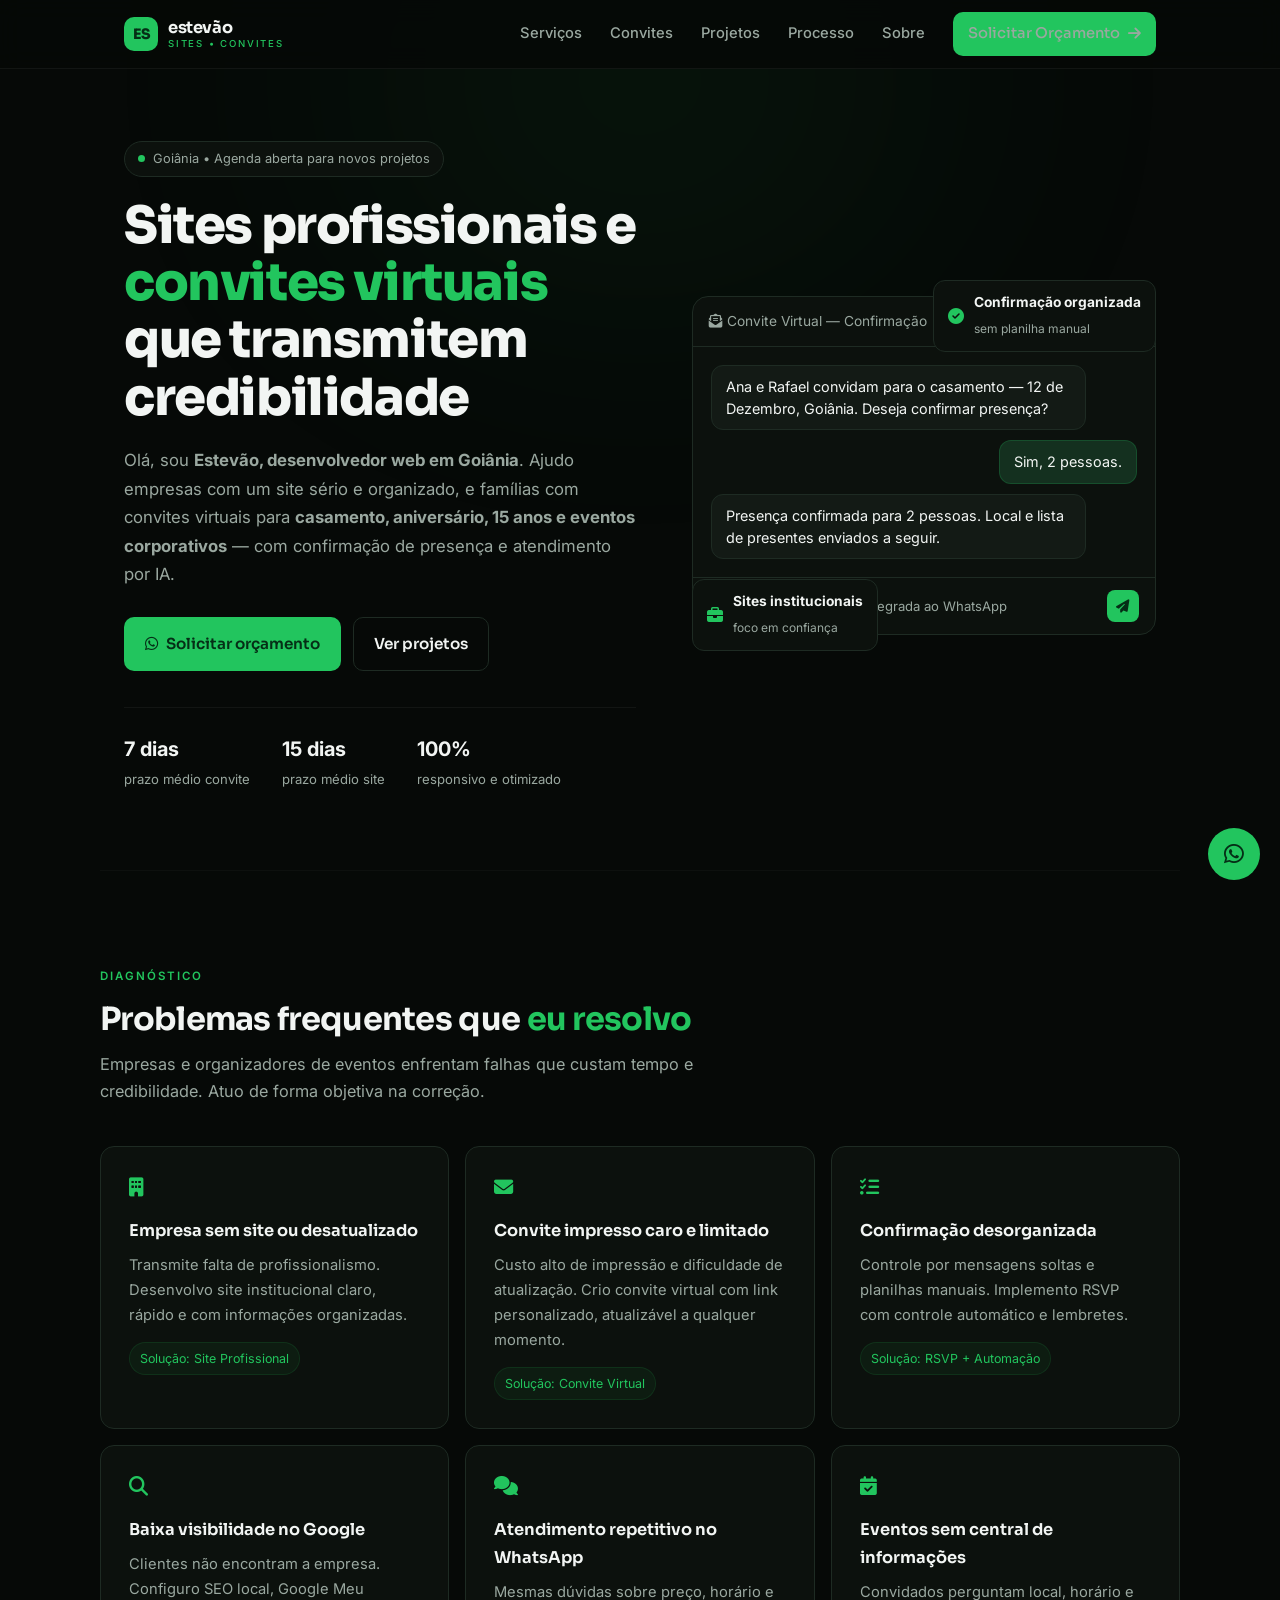
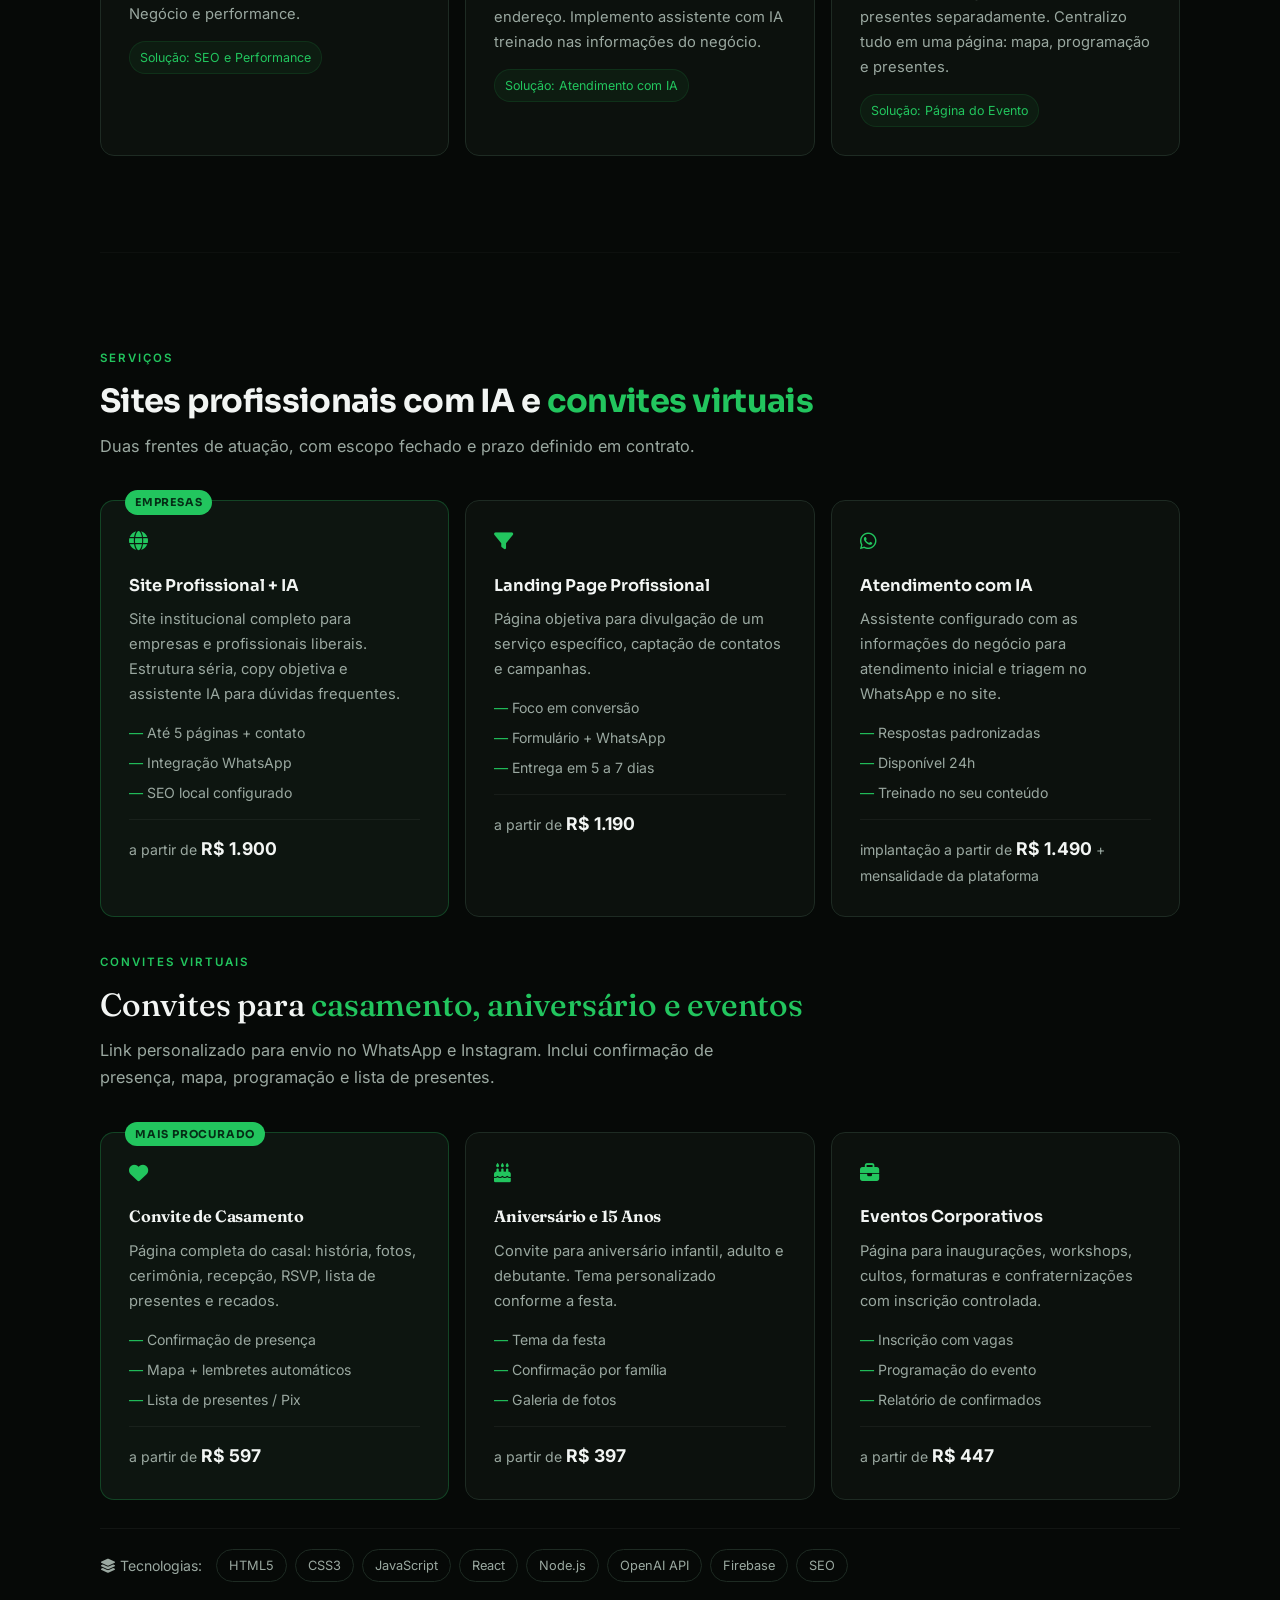
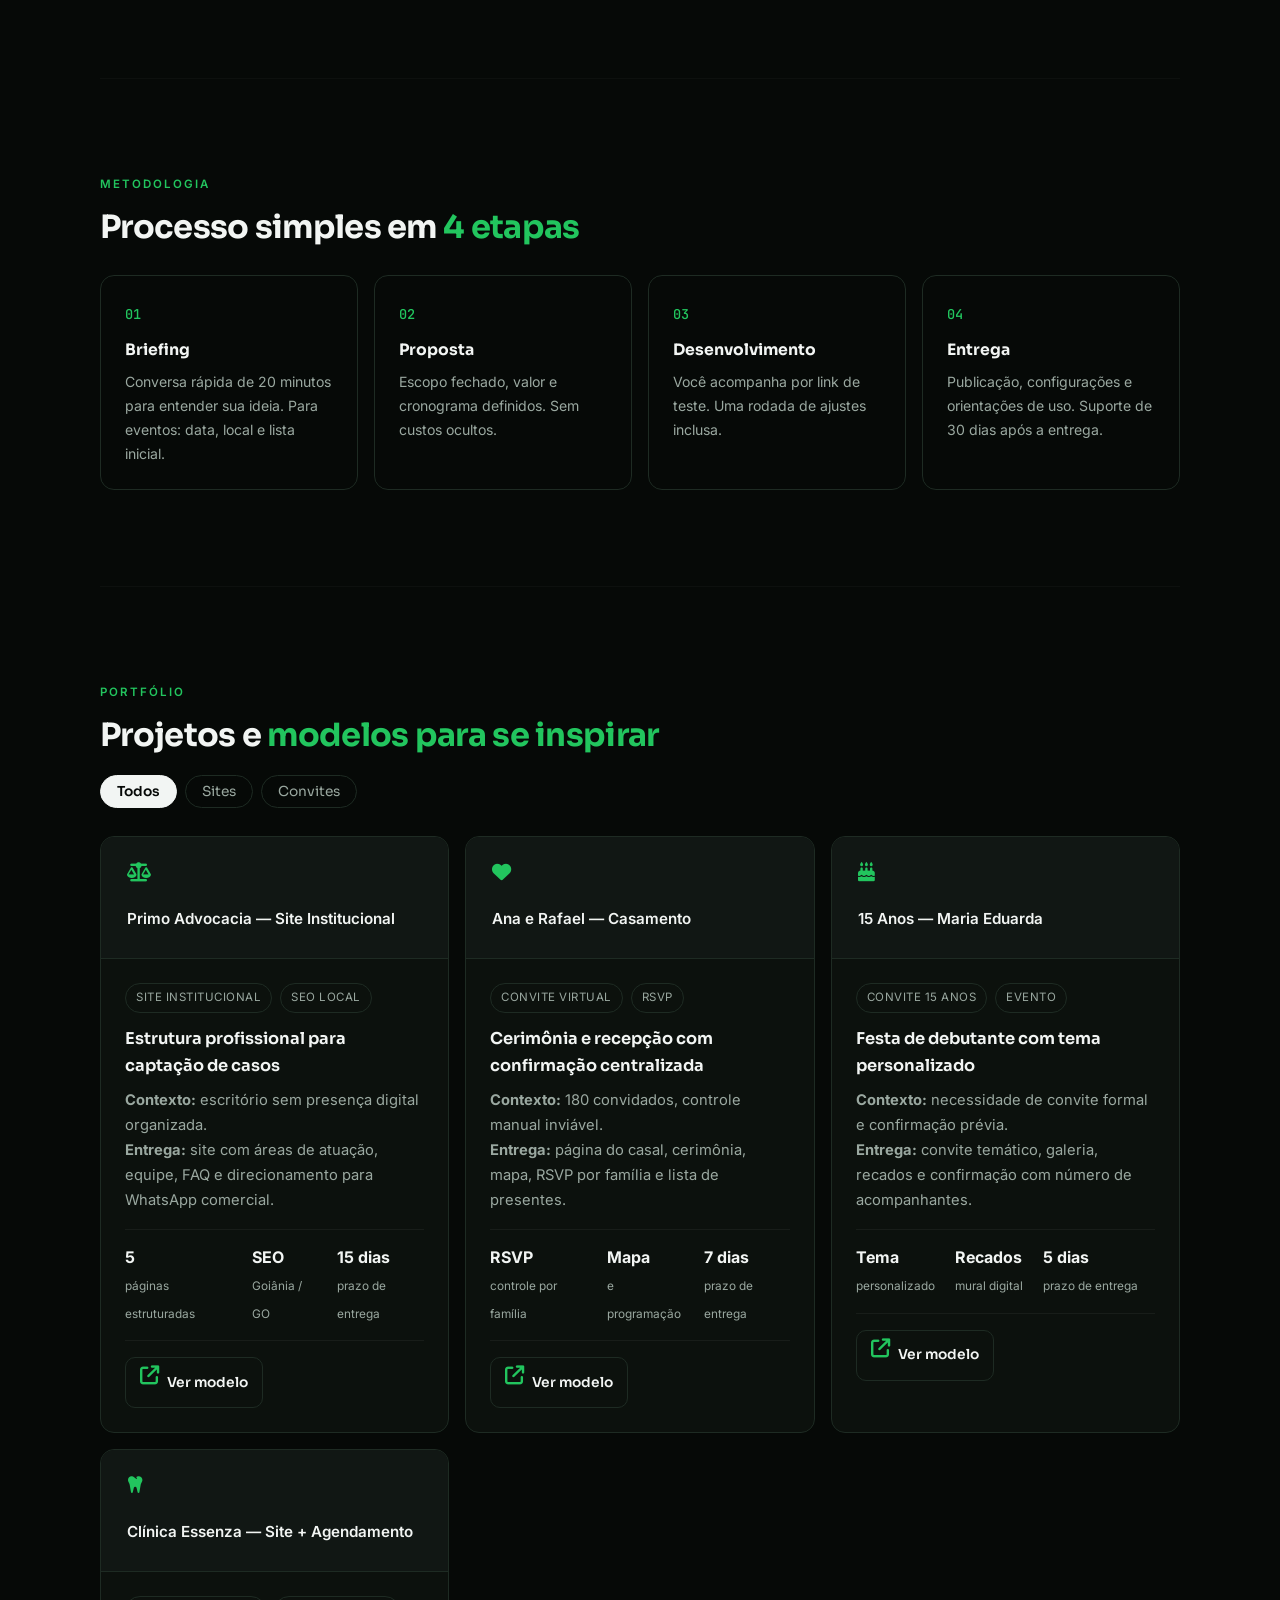
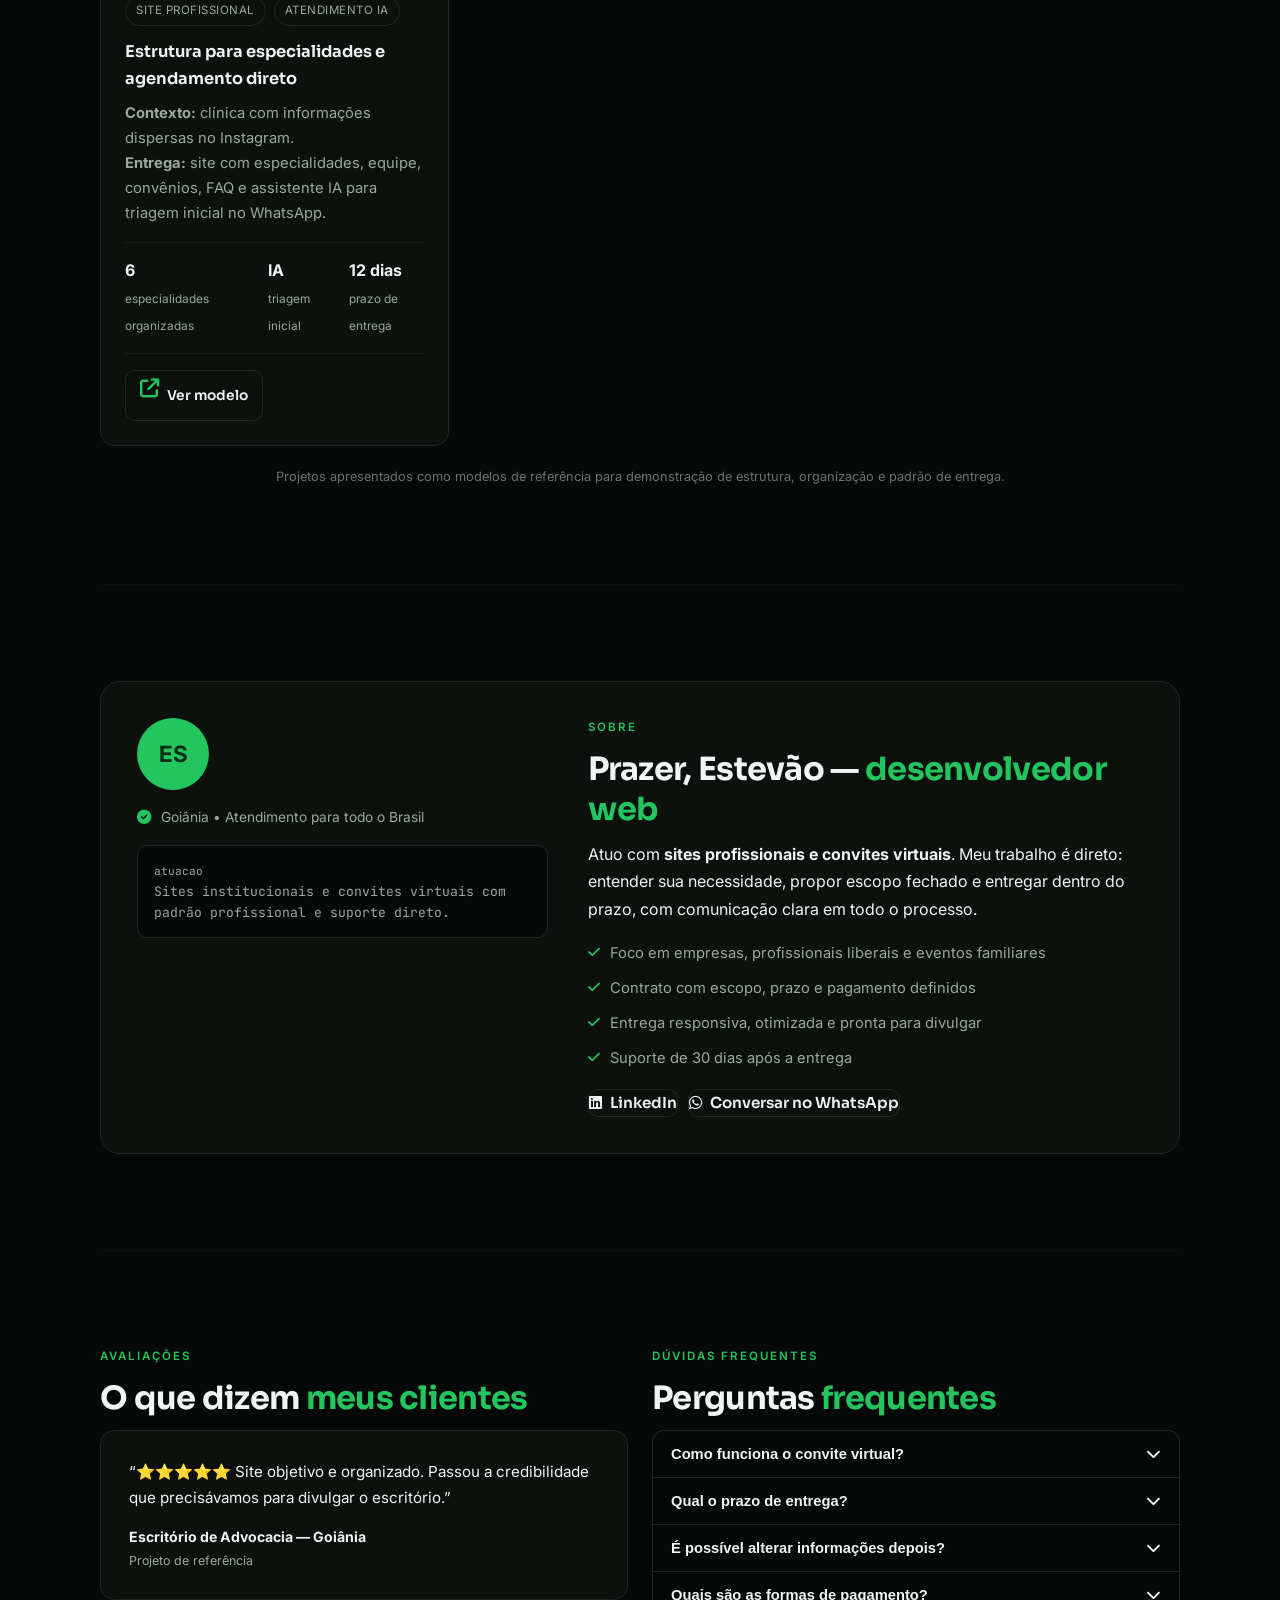
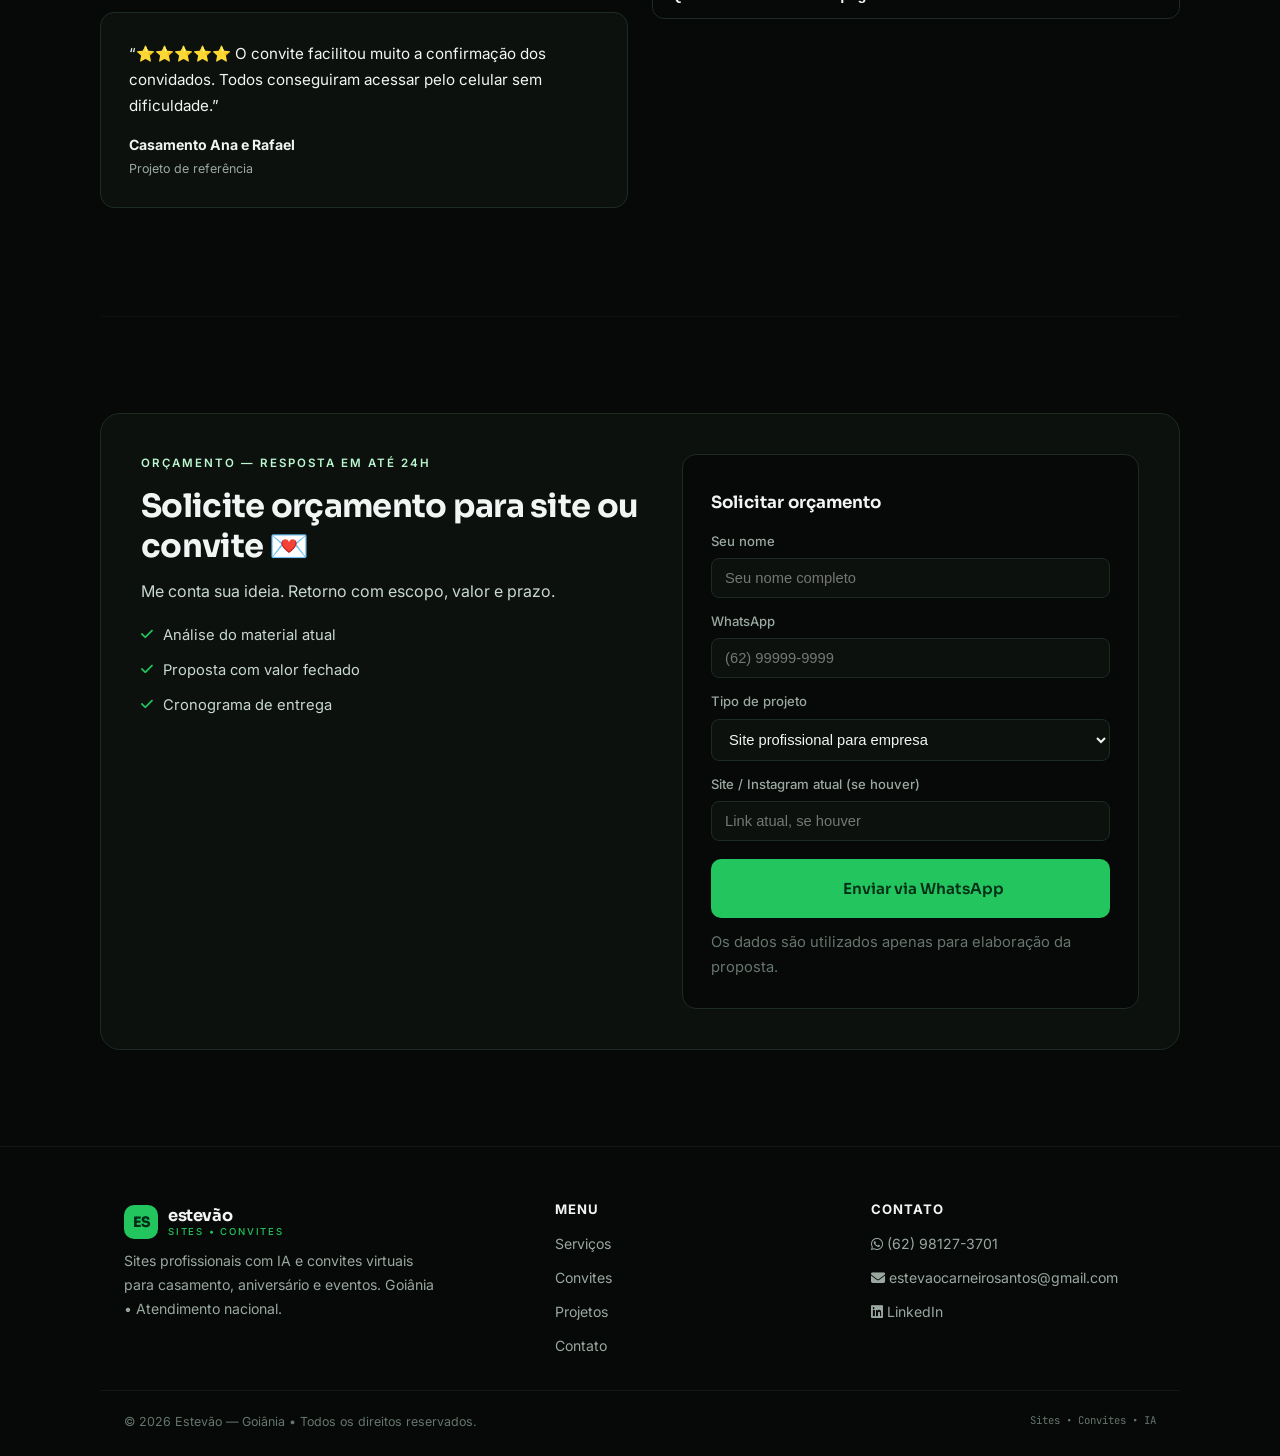
==== index.html @ 707615cb "Update project links to WhatsApp for contact" ====
<!DOCTYPE html>
<html lang="pt-BR">
<head>
  <meta charset="UTF-8" />
  <meta name="viewport" content="width=device-width, initial-scale=1.0" />
  <title>Estevão | Sites Profissionais com IA + Convites Virtuais em Goiânia</title>
  <meta name="description" content="Desenvolvedor em Goiânia especializado em sites profissionais com IA para empresas e convites virtuais para casamento, aniversário, 15 anos e eventos corporativos. Confirmação de presença, lista de presentes e atendimento automatizado." />
  <link rel="icon" type="image/svg+xml" href="/favicon.svg" />
  <meta property="og:title" content="Estevão | Sites Profissionais + Convites Virtuais" />
  <meta property="og:description" content="Sites profissionais com IA e convites virtuais para casamento, aniversário e eventos. Goiânia • Atendimento nacional." />
  <meta property="og:type" content="website" />
  <link rel="preconnect" href="https://fonts.googleapis.com">
  <link rel="preconnect" href="https://fonts.gstatic.com" crossorigin>
  <link href="https://fonts.googleapis.com/css2?family=Inter:wght@400;500;600&family=Sora:wght@600;700;800&family=Fraunces:ital,opsz,wght@0,9..144,500;0,9..144,600;1,9..144,500&family=JetBrains+Mono:wght@400;500&display=swap" rel="stylesheet">
  <link rel="stylesheet" href="https://cdnjs.cloudflare.com/ajax/libs/font-awesome/6.5.2/css/all.min.css">
  <link rel="stylesheet" href="style.css" />
</head>
<body>
  <div class="bg-grid"></div>
  <div class="bg-glow glow-1"></div>
  <div class="bg-glow glow-2"></div>

  <header class="nav" id="navbar">
    <div class="container nav-inner">
      <a href="#inicio" class="logo"><span class="logo-mark">ES</span><span class="logo-text">estevão<small>sites • convites</small></span></a>
      <nav class="nav-links" id="navLinks">
        <a href="#solucoes">Serviços</a>
        <a href="#convites">Convites</a>
        <a href="#projetos">Projetos</a>
        <a href="#processo">Processo</a>
        <a href="#sobre">Sobre</a>
        <a href="#contato" class="btn btn-small btn-primary">Solicitar Orçamento <i class="fa-solid fa-arrow-right"></i></a>
      </nav>
      <button class="menu-btn" id="menuBtn" aria-label="Abrir menu"><i class="fa-solid fa-bars"></i></button>
    </div>
  </header>

  <main>
    <!-- HERO -->
    <section class="hero container" id="inicio">
      <div class="hero-text">
        <div class="badge"><span class="pulse"></span> Goiânia • Agenda aberta para novos projetos</div>
        <h1>Sites profissionais e <span class="gradient">convites virtuais</span> que transmitem credibilidade</h1>
        <p class="subtitle">Olá, sou <strong>Estevão, desenvolvedor web em Goiânia</strong>. Ajudo empresas com um site sério e organizado, e famílias com convites virtuais para <strong>casamento, aniversário, 15 anos e eventos corporativos</strong> — com confirmação de presença e atendimento por IA.</p>
        <div class="hero-cta">
          <a href="#contato" class="btn btn-primary btn-large"><i class="fa-brands fa-whatsapp"></i> Solicitar orçamento</a>
          <a href="#projetos" class="btn btn-ghost btn-large"> Ver projetos</a>
        </div>
        <div class="hero-proof">
          <div><strong>7 dias</strong><span>prazo médio convite</span></div>
          <div><strong>15 dias</strong><span>prazo médio site</span></div>
          <div><strong>100%</strong><span>responsivo e otimizado</span></div>
        </div>
      </div>

      <div class="hero-visual">
        <div class="chat-card">
          <div class="chat-header">
            <div class="dots"><span></span><span></span><span></span></div>
            <p><i class="fa-solid fa-envelope-open-text"></i> Convite Virtual — Confirmação</p>
            <span class="online"></span>
          </div>
          <div class="chat-body">
            <div class="msg bot">Ana e Rafael convidam para o casamento — 12 de Dezembro, Goiânia. Deseja confirmar presença?</div>
            <div class="msg user">Sim, 2 pessoas.</div>
            <div class="msg bot">Presença confirmada para 2 pessoas. Local e lista de presentes enviados a seguir.</div>
          </div>
          <div class="chat-input">
            <span>Confirmação automática integrada ao WhatsApp</span>
            <button><i class="fa-solid fa-paper-plane"></i></button>
          </div>
        </div>
        <div class="float-card fc-1"><i class="fa-solid fa-circle-check"></i><div><strong>Confirmação organizada</strong><span>sem planilha manual</span></div></div>
        <div class="float-card fc-2"><i class="fa-solid fa-briefcase"></i><div><strong>Sites institucionais</strong><span>foco em confiança</span></div></div>
      </div>
    </section>

    <!-- PROBLEMAS -->
    <section class="section container" id="problemas">
      <p class="eyebrow">Diagnóstico</p>
      <h2>Problemas frequentes que <span class="gradient">eu resolvo</span></h2>
      <p class="section-desc">Empresas e organizadores de eventos enfrentam falhas que custam tempo e credibilidade. Atuo de forma objetiva na correção.</p>
      <div class="grid-3">
        <div class="card problem"><i class="fa-solid fa-building"></i><h3>Empresa sem site ou desatualizado</h3><p>Transmite falta de profissionalismo. Desenvolvo site institucional claro, rápido e com informações organizadas.</p><span class="tag">Solução: Site Profissional</span></div>
        <div class="card problem"><i class="fa-solid fa-envelope"></i><h3>Convite impresso caro e limitado</h3><p>Custo alto de impressão e dificuldade de atualização. Crio convite virtual com link personalizado, atualizável a qualquer momento.</p><span class="tag">Solução: Convite Virtual</span></div>
        <div class="card problem"><i class="fa-solid fa-list-check"></i><h3>Confirmação desorganizada</h3><p>Controle por mensagens soltas e planilhas manuais. Implemento RSVP com controle automático e lembretes.</p><span class="tag">Solução: RSVP + Automação</span></div>
        <div class="card problem"><i class="fa-solid fa-magnifying-glass"></i><h3>Baixa visibilidade no Google</h3><p>Clientes não encontram a empresa. Configuro SEO local, Google Meu Negócio e performance.</p><span class="tag">Solução: SEO e Performance</span></div>
        <div class="card problem"><i class="fa-solid fa-comments"></i><h3>Atendimento repetitivo no WhatsApp</h3><p>Mesmas dúvidas sobre preço, horário e endereço. Implemento assistente com IA treinado nas informações do negócio.</p><span class="tag">Solução: Atendimento com IA</span></div>
        <div class="card problem"><i class="fa-solid fa-calendar-check"></i><h3>Eventos sem central de informações</h3><p>Convidados perguntam local, horário e presentes separadamente. Centralizo tudo em uma página: mapa, programação e presentes.</p><span class="tag">Solução: Página do Evento</span></div>
      </div>
    </section>

    <!-- SOLUÇÕES -->
    <section class="section container" id="solucoes">
      <p class="eyebrow">Serviços</p>
      <h2>Sites profissionais com IA e <span class="gradient">convites virtuais</span></h2>
      <p class="section-desc">Duas frentes de atuação, com escopo fechado e prazo definido em contrato.</p>
      <div class="grid-3">
        <div class="card service featured"><div class="flag">EMPRESAS</div><i class="fa-solid fa-globe"></i><h3>Site Profissional + IA</h3><p>Site institucional completo para empresas e profissionais liberais. Estrutura séria, copy objetiva e assistente IA para dúvidas frequentes.</p><ul><li>Até 5 páginas + contato</li><li>Integração WhatsApp</li><li>SEO local configurado</li></ul><div class="price">a partir de <strong>R$ 1.900</strong></div></div>
        <div class="card service"><i class="fa-solid fa-filter"></i><h3>Landing Page Profissional</h3><p>Página objetiva para divulgação de um serviço específico, captação de contatos e campanhas.</p><ul><li>Foco em conversão</li><li>Formulário + WhatsApp</li><li>Entrega em 5 a 7 dias</li></ul><div class="price">a partir de <strong>R$ 1.190</strong></div></div>
        <div class="card service"><i class="fa-brands fa-whatsapp"></i><h3>Atendimento com IA</h3><p>Assistente configurado com as informações do negócio para atendimento inicial e triagem no WhatsApp e no site.</p><ul><li>Respostas padronizadas</li><li>Disponível 24h</li><li>Treinado no seu conteúdo</li></ul><div class="price">implantação a partir de <strong>R$ 1.490</strong> + mensalidade da plataforma</div></div>
      </div>

      <div id="convites" style="margin-top:36px"></div>
      <p class="eyebrow">Convites virtuais</p>
      <h2 class="serif">Convites para <span class="gradient">casamento, aniversário e eventos</span></h2>
      <p class="section-desc">Link personalizado para envio no WhatsApp e Instagram. Inclui confirmação de presença, mapa, programação e lista de presentes.</p>
      <div class="grid-3">
        <div class="card service featured"><div class="flag">MAIS PROCURADO</div><i class="fa-solid fa-heart"></i><h3 class="serif">Convite de Casamento</h3><p>Página completa do casal: história, fotos, cerimônia, recepção, RSVP, lista de presentes e recados.</p><ul><li>Confirmação de presença</li><li>Mapa + lembretes automáticos</li><li>Lista de presentes / Pix</li></ul><div class="price">a partir de <strong>R$ 597</strong></div></div>
        <div class="card service"><i class="fa-solid fa-cake-candles"></i><h3 class="serif">Aniversário e 15 Anos</h3><p>Convite para aniversário infantil, adulto e debutante. Tema personalizado conforme a festa.</p><ul><li>Tema da festa</li><li>Confirmação por família</li><li>Galeria de fotos</li></ul><div class="price">a partir de <strong>R$ 397</strong></div></div>
        <div class="card service"><i class="fa-solid fa-briefcase"></i><h3>Eventos Corporativos</h3><p>Página para inaugurações, workshops, cultos, formaturas e confraternizações com inscrição controlada.</p><ul><li>Inscrição com vagas</li><li>Programação do evento</li><li>Relatório de confirmados</li></ul><div class="price">a partir de <strong>R$ 447</strong></div></div>
      </div>
      <div class="stack">
        <p><i class="fa-solid fa-layer-group"></i> Tecnologias:</p>
        <div class="stack-tags"><span>HTML5</span><span>CSS3</span><span>JavaScript</span><span>React</span><span>Node.js</span><span>OpenAI API</span><span>Firebase</span><span>SEO</span></div>
      </div>
    </section>

    <!-- PROCESSO -->
    <section class="section container" id="processo">
      <p class="eyebrow">Metodologia</p>
      <h2>Processo simples em <span class="gradient">4 etapas</span></h2>
      <div class="steps">
        <div class="step"><span>01</span><h3>Briefing</h3><p>Conversa rápida de 20 minutos para entender sua ideia. Para eventos: data, local e lista inicial.</p></div>
        <div class="step"><span>02</span><h3>Proposta</h3><p>Escopo fechado, valor e cronograma definidos. Sem custos ocultos.</p></div>
        <div class="step"><span>03</span><h3>Desenvolvimento</h3><p>Você acompanha por link de teste. Uma rodada de ajustes inclusa.</p></div>
        <div class="step"><span>04</span><h3>Entrega</h3><p>Publicação, configurações e orientações de uso. Suporte de 30 dias após a entrega.</p></div>
      </div>
    </section>

    <!-- PROJETOS -->
    <section class="section container" id="projetos">
      <p class="eyebrow">Portfólio</p>
      <h2>Projetos e <span class="gradient">modelos para se inspirar</span></h2>
      <div class="filters">
        <button class="active" data-filter="all">Todos</button>
        <button data-filter="site">Sites</button>
        <button data-filter="convite">Convites</button>
      </div>
      <div class="grid-3" id="projectGrid">
        <article class="card project" data-cat="site">
          <div class="proj-img"><i class="fa-solid fa-scale-balanced"></i><span>Primo Advocacia — Site Institucional</span></div>
          <div class="proj-body">
            <div class="proj-tags"><span>Site Institucional</span><span>SEO Local</span></div>
            <h3>Estrutura profissional para captação de casos</h3>
            <p><strong>Contexto:</strong> escritório sem presença digital organizada.<br><strong>Entrega:</strong> site com áreas de atuação, equipe, FAQ e direcionamento para WhatsApp comercial.</p>
            <div class="metrics"><div><strong>5</strong><span>páginas estruturadas</span></div><div><strong>SEO</strong><span>Goiânia / GO</span></div><div><strong>15 dias</strong><span>prazo de entrega</span></div></div>
            <div class="proj-links"><a href="https://wa.me/5562981273701?text=Ol%C3%A1%20Estev%C3%A3o%2C%20quero%20ver%20o%20modelo%20de%20site%20Advocacia." target="_blank" rel="noopener" class="btn btn-small btn-ghost"><i class="fa-solid fa-arrow-up-right-from-square"></i> Ver modelo</a></div>
          </div>
        </article>
        <article class="card project" data-cat="convite">
          <div class="proj-img img-2"><i class="fa-solid fa-heart"></i><span>Ana e Rafael — Casamento</span></div>
          <div class="proj-body">
            <div class="proj-tags"><span>Convite Virtual</span><span>RSVP</span></div>
            <h3>Cerimônia e recepção com confirmação centralizada</h3>
            <p><strong>Contexto:</strong> 180 convidados, controle manual inviável.<br><strong>Entrega:</strong> página do casal, cerimônia, mapa, RSVP por família e lista de presentes.</p>
            <div class="metrics"><div><strong>RSVP</strong><span>controle por família</span></div><div><strong>Mapa</strong><span>e programação</span></div><div><strong>7 dias</strong><span>prazo de entrega</span></div></div>
            <div class="proj-links"><a href="https://wa.me/5562981273701?text=Ol%C3%A1%20Estev%C3%A3o%2C%20quero%20ver%20o%20modelo%20de%20convite%20de%20casamento." target="_blank" rel="noopener" class="btn btn-small btn-ghost"><i class="fa-solid fa-arrow-up-right-from-square"></i> Ver modelo</a></div>
          </div>
        </article>
        <article class="card project" data-cat="convite">
          <div class="proj-img img-3"><i class="fa-solid fa-cake-candles"></i><span>15 Anos — Maria Eduarda</span></div>
          <div class="proj-body">
            <div class="proj-tags"><span>Convite 15 Anos</span><span>Evento</span></div>
            <h3>Festa de debutante com tema personalizado</h3>
            <p><strong>Contexto:</strong> necessidade de convite formal e confirmação prévia.<br><strong>Entrega:</strong> convite temático, galeria, recados e confirmação com número de acompanhantes.</p>
            <div class="metrics"><div><strong>Tema</strong><span>personalizado</span></div><div><strong>Recados</strong><span>mural digital</span></div><div><strong>5 dias</strong><span>prazo de entrega</span></div></div>
            <div class="proj-links"><a href="https://wa.me/5562981273701?text=Ol%C3%A1%20Estev%C3%A3o%2C%20quero%20ver%20o%20modelo%20de%20convite%2015%20anos." target="_blank" rel="noopener" class="btn btn-small btn-ghost"><i class="fa-solid fa-arrow-up-right-from-square"></i> Ver modelo</a></div>
          </div>
        </article>
        <article class="card project" data-cat="site">
          <div class="proj-img"><i class="fa-solid fa-tooth"></i><span>Clínica Essenza — Site + Agendamento</span></div>
          <div class="proj-body">
            <div class="proj-tags"><span>Site Profissional</span><span>Atendimento IA</span></div>
            <h3>Estrutura para especialidades e agendamento direto</h3>
            <p><strong>Contexto:</strong> clínica com informações dispersas no Instagram.<br><strong>Entrega:</strong> site com especialidades, equipe, convênios, FAQ e assistente IA para triagem inicial no WhatsApp.</p>
            <div class="metrics"><div><strong>6</strong><span>especialidades organizadas</span></div><div><strong>IA</strong><span>triagem inicial</span></div><div><strong>12 dias</strong><span>prazo de entrega</span></div></div>
            <div class="proj-links"><a href="https://wa.me/5562981273701?text=Ol%C3%A1%20Estev%C3%A3o%2C%20quero%20ver%20o%20modelo%20de%20site%20para%20cl%C3%ADnica." target="_blank" rel="noopener" class="btn btn-small btn-ghost"><i class="fa-solid fa-arrow-up-right-from-square"></i> Ver modelo</a></div>
          </div>
        </article>
      </div>
      <p class="microcopy center">Projetos apresentados como modelos de referência para demonstração de estrutura, organização e padrão de entrega.</p>
    </section>

    <!-- SOBRE -->
    <section class="section container" id="sobre">
      <div class="about-grid">
        <div class="about-photo">
          <div class="avatar">ES</div>
          <div class="about-badge"><i class="fa-solid fa-circle-check"></i> Goiânia • Atendimento para todo o Brasil</div>
          <p class="code-line"><span class="mono">atuacao</span><br>Sites institucionais e convites virtuais com padrão profissional e suporte direto.</p>
        </div>
        <div>
          <p class="eyebrow">Sobre</p>
          <h2>Prazer, Estevão — <span class="gradient">desenvolvedor web</span></h2>
          <p>Atuo com <strong>sites profissionais e convites virtuais</strong>. Meu trabalho é direto: entender sua necessidade, propor escopo fechado e entregar dentro do prazo, com comunicação clara em todo o processo.</p>
          <ul class="check-list">
            <li><i class="fa-solid fa-check"></i> Foco em empresas, profissionais liberais e eventos familiares</li>
            <li><i class="fa-solid fa-check"></i> Contrato com escopo, prazo e pagamento definidos</li>
            <li><i class="fa-solid fa-check"></i> Entrega responsiva, otimizada e pronta para divulgar</li>
            <li><i class="fa-solid fa-check"></i> Suporte de 30 dias após a entrega</li>
          </ul>
          <div class="about-cta">
            <a href="https://www.linkedin.com/" target="_blank" rel="noopener" class="btn btn-ghost"><i class="fa-brands fa-linkedin"></i> LinkedIn</a>
            <a href="#contato" class="btn btn-ghost"><i class="fa-brands fa-whatsapp"></i> Conversar no WhatsApp</a>
          </div>
        </div>
      </div>
    </section>

    <!-- DEPOIMENTOS + FAQ -->
    <section class="section container grid-2">
      <div>
        <p class="eyebrow">Avaliações</p>
        <h2>O que dizem <span class="gradient">meus clientes</span></h2>
        <div class="card quote"><p>“⭐⭐⭐⭐⭐ Site objetivo e organizado. Passou a credibilidade que precisávamos para divulgar o escritório.”</p><div class="who"><strong>Escritório de Advocacia — Goiânia</strong><span>Projeto de referência</span></div></div>
        <div class="card quote"><p>“⭐⭐⭐⭐⭐ O convite facilitou muito a confirmação dos convidados. Todos conseguiram acessar pelo celular sem dificuldade.”</p><div class="who"><strong>Casamento Ana e Rafael</strong><span>Projeto de referência</span></div></div>
      </div>
      <div>
        <p class="eyebrow">Dúvidas frequentes</p>
        <h2>Perguntas <span class="gradient">frequentes</span></h2>
        <div class="faq">
          <button class="faq-q">Como funciona o convite virtual? <i class="fa-solid fa-chevron-down"></i></button>
          <div class="faq-a">Você recebe um link personalizado para enviar no WhatsApp e Instagram. O convidado abre no celular, vê as informações e confirma presença pelo próprio site.</div>
          <button class="faq-q">Qual o prazo de entrega? <i class="fa-solid fa-chevron-down"></i></button>
          <div class="faq-a">Convites: 5 a 7 dias após o envio de fotos e textos. Sites: 10 a 15 dias. Prazos formais constam em proposta.</div>
          <button class="faq-q">É possível alterar informações depois? <i class="fa-solid fa-chevron-down"></i></button>
          <div class="faq-a">Sim. Ajustes de data, local e textos podem ser atualizados sem precisar reenviar novo link.</div>
          <button class="faq-q">Quais são as formas de pagamento? <i class="fa-solid fa-chevron-down"></i></button>
          <div class="faq-a">50% na aprovação e 50% na entrega. Pix, cartão ou transferência, com recibo e condições registradas.</div>
        </div>
      </div>
    </section>

    <!-- CONTATO -->
    <section class="section container" id="contato">
      <div class="cta-box">
        <div>
          <p class="eyebrow light">Orçamento — resposta em até 24h</p>
          <h2>Solicite orçamento para site ou convite 💌</h2>
          <p>Me conta sua ideia. Retorno com escopo, valor e prazo.</p>
          <ul class="check-list light">
            <li><i class="fa-solid fa-check"></i> Análise do material atual</li>
            <li><i class="fa-solid fa-check"></i> Proposta com valor fechado</li>
            <li><i class="fa-solid fa-check"></i> Cronograma de entrega</li>
          </ul>
        </div>
        <form class="card form" id="leadForm">
          <h3>Solicitar orçamento</h3>
          <label>Seu nome<input type="text" id="fName" placeholder="Seu nome completo" required></label>
          <label>WhatsApp<input type="tel" id="fPhone" placeholder="(62) 99999-9999" required></label>
          <label>Tipo de projeto
            <select id="fProblem">
              <option>Site profissional para empresa</option>
              <option>Convite virtual — Casamento</option>
              <option>Convite virtual — Aniversário / 15 anos</option>
              <option>Convite — Evento corporativo</option>
              <option>Atendimento com IA / Automação</option>
            </select>
          </label>
          <label>Site / Instagram atual (se houver)<input type="text" id="fSite" placeholder="Link atual, se houver"></label>
          <button type="submit" class="btn btn-primary btn-large"><i class="fa-brands fa-whatsapp"></i> Enviar via WhatsApp</button>
          <p class="microcopy">Os dados são utilizados apenas para elaboração da proposta.</p>
        </form>
      </div>
    </section>
  </main>

  <footer>
    <div class="container foot-grid">
      <div><a href="#inicio" class="logo"><span class="logo-mark">ES</span><span class="logo-text">estevão<small>sites • convites</small></span></a><p>Sites profissionais com IA e convites virtuais para casamento, aniversário e eventos. Goiânia • Atendimento nacional.</p></div>
      <div><strong>Menu</strong><a href="#solucoes">Serviços</a><a href="#convites">Convites</a><a href="#projetos">Projetos</a><a href="#contato">Contato</a></div>
      <div><strong>Contato</strong><a href="https://wa.me/5562981273701" target="_blank"><i class="fa-brands fa-whatsapp"></i> (62) 98127-3701</a><a href="mailto:estevaocarneirosantos@gmail.com"><i class="fa-solid fa-envelope"></i> estevaocarneirosantos@gmail.com</a><a href="https://www.linkedin.com/" target="_blank" rel="noopener"><i class="fa-brands fa-linkedin"></i> LinkedIn</a></div>
    </div>
    <div class="container foot-bottom"><span>© 2026 Estevão — Goiânia • Todos os direitos reservados.</span><span class="mono">Sites • Convites • IA</span></div>
  </footer>

  <a href="https://wa.me/5562981273701?text=Ol%C3%A1%20Estev%C3%A3o%2C%20quero%20um%20or%C3%A7amento%20para%20site%20ou%20convite%20virtual." class="whats-float" target="_blank" aria-label="WhatsApp"><i class="fa-brands fa-whatsapp"></i></a>

  <script src="script.js"></script>
</body>
</html>
---- style.css ----
*{margin:0;padding:0;box-sizing:border-box}
:root{
  --bg:#060907; --card:#0c110d; --card-solid:#0c110d;
  --border:#1e2b23; --text:#f2f5f3; --muted:#9aa8a0;
  --primary:#22c55e; --primary-dark:#15803d; --secondary:#86efac;
  --radius:14px;
  --font-body:'Inter',system-ui,-apple-system,sans-serif;
  --font-head:'Sora','Inter',system-ui,sans-serif;
  --font-serif:'Fraunces',Georgia,serif;
}
html{scroll-behavior:smooth}
body{font-family:var(--font-body);background:var(--bg);color:var(--text);line-height:1.7;font-weight:400;overflow-x:hidden;-webkit-font-smoothing:antialiased}
h1,h2,h3,.btn,.logo-text,.flag,.filters button{font-family:var(--font-head)}
.serif{font-family:var(--font-serif)!important;font-weight:500;letter-spacing:-.2px}
.bg-grid{display:none}
.bg-glow{position:fixed;width:600px;height:400px;border-radius:50%;filter:blur(140px);opacity:.08;z-index:-1;pointer-events:none}
.glow-1{background:#22c55e;top:-120px;left:50%;transform:translateX(-50%)}
.glow-2{display:none}
.container{max-width:1080px;margin:0 auto;padding:0 24px}
.mono{font-family:'JetBrains Mono',monospace;font-size:.85em}
.gradient{color:var(--primary)}
.eyebrow{color:var(--primary);text-transform:uppercase;letter-spacing:2px;font-size:.72rem;font-weight:600;margin-bottom:12px}
.eyebrow.light{color:#bbf7d0}
h1{font-family:var(--font-head);font-size:clamp(2.2rem,4vw,3.2rem);line-height:1.12;font-weight:800;letter-spacing:-1.4px}
h2{font-family:var(--font-head);font-size:clamp(1.5rem,2.6vw,2rem);line-height:1.25;letter-spacing:-.7px;margin-bottom:12px;font-weight:700}
.section{padding:96px 0;border-top:1px solid #ffffff08}
.section:first-of-type{border-top:none}
.section-desc{color:var(--muted);max-width:640px;margin:8px 0 40px;font-size:1.02rem}
/* NAV */
.nav{position:sticky;top:0;z-index:50;backdrop-filter:blur(12px);background:#060907d9;border-bottom:1px solid #ffffff0d}
.nav-inner{display:flex;align-items:center;justify-content:space-between;height:68px}
.logo{display:inline-flex;align-items:center;gap:10px;text-decoration:none;color:var(--text)}
.logo-mark{display:inline-flex;align-items:center;justify-content:center;width:34px;height:34px;background:var(--primary);color:#052e16;border-radius:10px;font-family:var(--font-head);font-weight:800;font-size:.9rem;letter-spacing:-.5px}
.logo-text{display:flex;flex-direction:column;line-height:1;font-family:var(--font-head);font-weight:700;font-size:1.02rem;letter-spacing:-.4px;text-transform:lowercase}
.logo-text small{font-family:var(--font-body);font-weight:500;font-size:.6rem;letter-spacing:1.8px;text-transform:uppercase;color:var(--primary);margin-top:3px}
.logo-icon{display:none}
.nav-links{display:flex;gap:28px;align-items:center}
.nav-links a{color:var(--muted);text-decoration:none;font-weight:500;font-size:.92rem;transition:.2s}
.nav-links a:hover{color:var(--text)}
.menu-btn{display:none;background:none;border:1px solid var(--border);color:var(--text);border-radius:8px;padding:8px 12px}
/* BUTTONS */
.btn{display:inline-flex;align-items:center;gap:8px;border-radius:10px;text-decoration:none;font-weight:600;transition:.2s;border:1px solid transparent;cursor:pointer;font-size:.95rem}
.btn-primary{background:var(--primary);color:#052e16}
.btn-primary:hover{background:#4ade80;transform:none}
.btn-ghost{border-color:var(--border);color:var(--text);background:transparent}
.btn-ghost:hover{border-color:var(--primary);color:var(--primary)}
.btn-large{padding:13px 20px}
.btn-small{padding:8px 14px;font-size:.86rem}
/* HERO */
.hero{display:grid;grid-template-columns:1.05fr .95fr;gap:56px;padding:72px 24px 80px;align-items:center;border-top:none!important}
.badge{display:inline-flex;align-items:center;gap:8px;border:1px solid var(--border);background:var(--card);padding:6px 13px;border-radius:100px;font-size:.8rem;color:var(--muted);margin-bottom:20px}
.pulse{width:7px;height:7px;background:var(--primary);border-radius:50%}
.subtitle{color:var(--muted);font-size:1.05rem;margin:20px 0 28px;max-width:520px}
.hero-cta{display:flex;gap:12px;flex-wrap:wrap}
.hero-proof{display:flex;gap:32px;margin-top:36px;padding-top:24px;border-top:1px solid #ffffff0d}
.hero-proof div{display:flex;flex-direction:column;gap:2px}
.hero-proof strong{font-size:1.25rem;font-weight:700}
.hero-proof span{color:var(--muted);font-size:.82rem}
.microcopy{color:#66756d;font-size:.8rem;margin-top:12px}
.microcopy.center{text-align:center;margin-top:20px}
/* chat mock minimal */
.hero-visual{position:relative}
.chat-card{background:var(--card);border:1px solid var(--border);border-radius:16px;overflow:hidden}
.chat-header{display:flex;align-items:center;gap:10px;padding:13px 16px;border-bottom:1px solid var(--border);font-size:.86rem;color:var(--muted)}
.dots{display:none}
.online{margin-left:auto;width:8px;height:8px;background:var(--primary);border-radius:50%}
.chat-body{padding:18px;display:flex;flex-direction:column;gap:10px;min-height:200px}
.msg{max-width:88%;padding:10px 14px;border-radius:12px;font-size:.9rem;line-height:1.5}
.msg.bot{background:#131a15;border:1px solid var(--border);align-self:flex-start}
.msg.user{background:#14301f;border:1px solid #22c55e33;align-self:flex-end}
.chat-input{display:flex;justify-content:space-between;align-items:center;padding:12px 16px;border-top:1px solid var(--border);color:var(--muted);font-size:.82rem}
.chat-input button{background:var(--primary);border:none;color:#052e16;width:32px;height:32px;border-radius:8px}
.float-card{position:absolute;background:var(--card);border:1px solid var(--border);border-radius:12px;padding:10px 14px;display:flex;gap:10px;align-items:center}
.float-card i{color:var(--primary);font-size:1rem!important;margin:0!important}
.float-card strong{display:block;font-size:.86rem}.float-card span{font-size:.75rem;color:var(--muted)}
.fc-1{top:-16px;right:0}.fc-2{bottom:-16px;left:0}
/* CARDS & GRIDS */
.grid-3{display:grid;grid-template-columns:repeat(3,1fr);gap:16px}
.grid-2{display:grid;grid-template-columns:1fr 1fr;gap:24px}
.card{background:var(--card);border:1px solid var(--border);border-radius:var(--radius);padding:28px;transition:.2s}
.card:hover{transform:none;border-color:#2a3d31}
.card i{font-size:1.2rem;color:var(--primary);margin-bottom:14px}
.card h3{margin:6px 0 8px;font-size:1.02rem;font-weight:650}
.card p{color:var(--muted);font-size:.92rem}
.tag{display:inline-block;margin-top:14px;font-size:.78rem;color:var(--primary);background:#22c55e0f;padding:5px 10px;border-radius:100px;border:1px solid #22c55e1f}
.service ul{list-style:none;margin:14px 0;color:var(--muted);font-size:.88rem;display:flex;flex-direction:column;gap:6px}
.service ul li::before{content:"— ";color:var(--primary)}
.price{margin-top:14px;padding-top:14px;border-top:1px solid #ffffff0d;font-size:.88rem;color:var(--muted)}.price strong{color:var(--text);font-size:1.1rem;font-weight:700}
.service.featured{border-color:#22c55e44;background:#0d1510}
.flag{position:absolute;top:-11px;left:24px;background:var(--primary);color:#052e16;font-size:.68rem;font-weight:700;padding:3px 10px;border-radius:100px;letter-spacing:.8px;text-transform:uppercase}
.service{position:relative}
.stack{margin-top:28px;padding-top:20px;border-top:1px solid #ffffff0d;display:flex;gap:14px;align-items:center;flex-wrap:wrap;color:var(--muted);font-size:.88rem}
.stack-tags{display:flex;gap:8px;flex-wrap:wrap}
.stack-tags span{border:1px solid var(--border);padding:5px 12px;border-radius:100px;font-size:.8rem;color:var(--muted)}
/* STEPS */
.steps{display:grid;grid-template-columns:repeat(4,1fr);gap:16px;margin-top:28px}
.step{background:transparent;border:1px solid var(--border);border-radius:var(--radius);padding:24px}
.step span{font-family:'JetBrains Mono',monospace;color:var(--primary);font-weight:500;font-size:.85rem}
.step h3{margin:10px 0 6px;font-size:.98rem}
.step p{color:var(--muted);font-size:.88rem}
/* PROJECTS */
.filters{display:flex;gap:8px;margin:20px 0 28px}
.filters button{background:transparent;border:1px solid var(--border);color:var(--muted);padding:7px 16px;border-radius:100px;cursor:pointer;font-size:.86rem}
.filters button.active{background:var(--text);color:#060907;font-weight:600;border-color:var(--text)}
.project{padding:0;overflow:hidden}
.proj-img{background:#111714;padding:26px;color:var(--text);font-size:1.4rem;display:flex;flex-direction:column;gap:10px;border-bottom:1px solid var(--border)}
.proj-img span{font-size:.95rem;font-weight:600}
.img-2,.img-3{background:#111714!important}
.proj-body{padding:24px}
.proj-tags{display:flex;gap:8px;margin-bottom:12px;flex-wrap:wrap}
.proj-tags span{font-size:.72rem;background:transparent;border:1px solid var(--border);color:var(--muted);padding:4px 10px;border-radius:100px;text-transform:uppercase;letter-spacing:.5px}
.metrics{display:flex;gap:20px;margin:16px 0;padding:14px 0;border-top:1px solid #ffffff0d;border-bottom:1px solid #ffffff0d}
.metrics strong{display:block;font-size:1rem;color:var(--text)}
.metrics span{font-size:.74rem;color:var(--muted)}
.proj-links{display:flex;gap:10px;margin-top:6px}
/* ABOUT */
.about-grid{display:grid;grid-template-columns:.85fr 1.15fr;gap:40px;align-items:start;background:var(--card);border:1px solid var(--border);border-radius:20px;padding:36px}
.avatar{width:72px;height:72px;background:var(--primary);color:#052e16;border-radius:50%;display:flex;align-items:center;justify-content:center;font-size:1.4rem;font-weight:700;aspect-ratio:auto}
.about-badge{margin:16px 0;color:var(--muted);font-size:.86rem}
.about-badge i{color:var(--primary);font-size:.9rem!important;margin:0 6px 0 0!important}
.code-line{font-family:'JetBrains Mono',monospace;font-size:.82rem;color:var(--muted);background:#060907;padding:14px 16px;border-radius:10px;border:1px solid var(--border);line-height:1.6}
.check-list{list-style:none;margin:18px 0;display:flex;flex-direction:column;gap:10px;font-size:.92rem}
.check-list li{display:flex;gap:10px;align-items:flex-start;color:var(--muted)}
.check-list li strong,.check-list li{color:var(--muted)}
.check-list i{color:var(--primary);margin-top:5px;font-size:.85rem!important}
.check-list.light li,.cta-box p{color:#c9d8d0}
.about-cta{display:flex;gap:10px;flex-wrap:wrap;margin-top:12px}
/* QUOTE FAQ */
.quote{margin-bottom:12px}.quote p{color:var(--text);font-size:.95rem}.quote .who{margin-top:12px}.quote .who strong{font-size:.88rem}.quote .who span{color:var(--muted);font-size:.78rem;display:block}
.faq-q{width:100%;text-align:left;background:transparent;border:1px solid var(--border);border-bottom:none;color:var(--text);padding:15px 18px;margin-top:0;cursor:pointer;display:flex;justify-content:space-between;align-items:center;font-weight:550;font-size:.92rem}
.faq-q:first-of-type{border-radius:12px 12px 0 0}.faq-q:last-of-type{border-radius:0 0 12px 12px;border-bottom:1px solid var(--border)}
.faq-a{display:none;padding:0 18px 14px;color:var(--muted);font-size:.88rem;border-left:1px solid var(--border);border-right:1px solid var(--border)}
.faq-a.open{display:block}
/* CTA */
.cta-box{background:var(--card);border:1px solid var(--border);border-radius:20px;padding:40px;display:grid;grid-template-columns:1.05fr .95fr;gap:36px;color:var(--text)}
.cta-box h2{color:var(--text)}
.cta-box code{background:#22c55e15;color:var(--primary);padding:2px 8px;border-radius:6px;border:1px solid #22c55e22}
.form{background:#060907;color:var(--text);border:1px solid var(--border)}
.form h3{margin-bottom:8px;font-size:1.05rem}
.form label{display:block;font-size:.82rem;font-weight:500;margin-top:12px;color:var(--muted)}
.form input,.form select{width:100%;margin-top:6px;padding:11px 13px;border-radius:8px;border:1px solid var(--border);background:var(--card);color:var(--text);font-size:.92rem}
.form input:focus,.form select:focus{outline:none;border-color:var(--primary)}
.form button{width:100%;justify-content:center;margin-top:18px;border:none}
.form .microcopy{color:#66756d}
/* FOOTER */
footer{border-top:1px solid #ffffff0d;padding:48px 0 24px;margin-top:0;background:transparent}
.foot-grid{display:grid;grid-template-columns:1.4fr 1fr 1fr;gap:32px}
footer p{color:var(--muted);font-size:.88rem;margin-top:10px;max-width:320px}
footer strong{font-size:.82rem;text-transform:uppercase;letter-spacing:1px;color:var(--text)}
footer a{display:block;color:var(--muted);text-decoration:none;margin-top:10px;font-size:.88rem}
footer a:hover{color:var(--primary)}
.foot-bottom{display:flex;justify-content:space-between;margin-top:32px;padding-top:20px;border-top:1px solid #ffffff0d;color:#66756d;font-size:.78rem}
.whats-float{position:fixed;bottom:20px;right:20px;width:52px;height:52px;background:var(--primary);color:#052e16;border-radius:50%;display:flex;align-items:center;justify-content:center;font-size:1.4rem;text-decoration:none;z-index:60}
/* REVEAL */
.card,.step,.hero-text,.hero-visual{opacity:0;transform:translateY(12px);transition:.5s ease}
.visible{opacity:1!important;transform:none!important}
@media(max-width:900px){
  .hero,.grid-3,.grid-2,.about-grid,.cta-box,.steps,.foot-grid{grid-template-columns:1fr}
  .section{padding:64px 0}
  .nav-links{position:fixed;top:68px;left:0;right:0;background:#060907f5;flex-direction:column;padding:24px;display:none;border-bottom:1px solid var(--border)}
  .nav-links.open{display:flex}
  .menu-btn{display:block}
  .float-card{display:none}
  .hero-proof{flex-wrap:wrap;gap:20px}
}
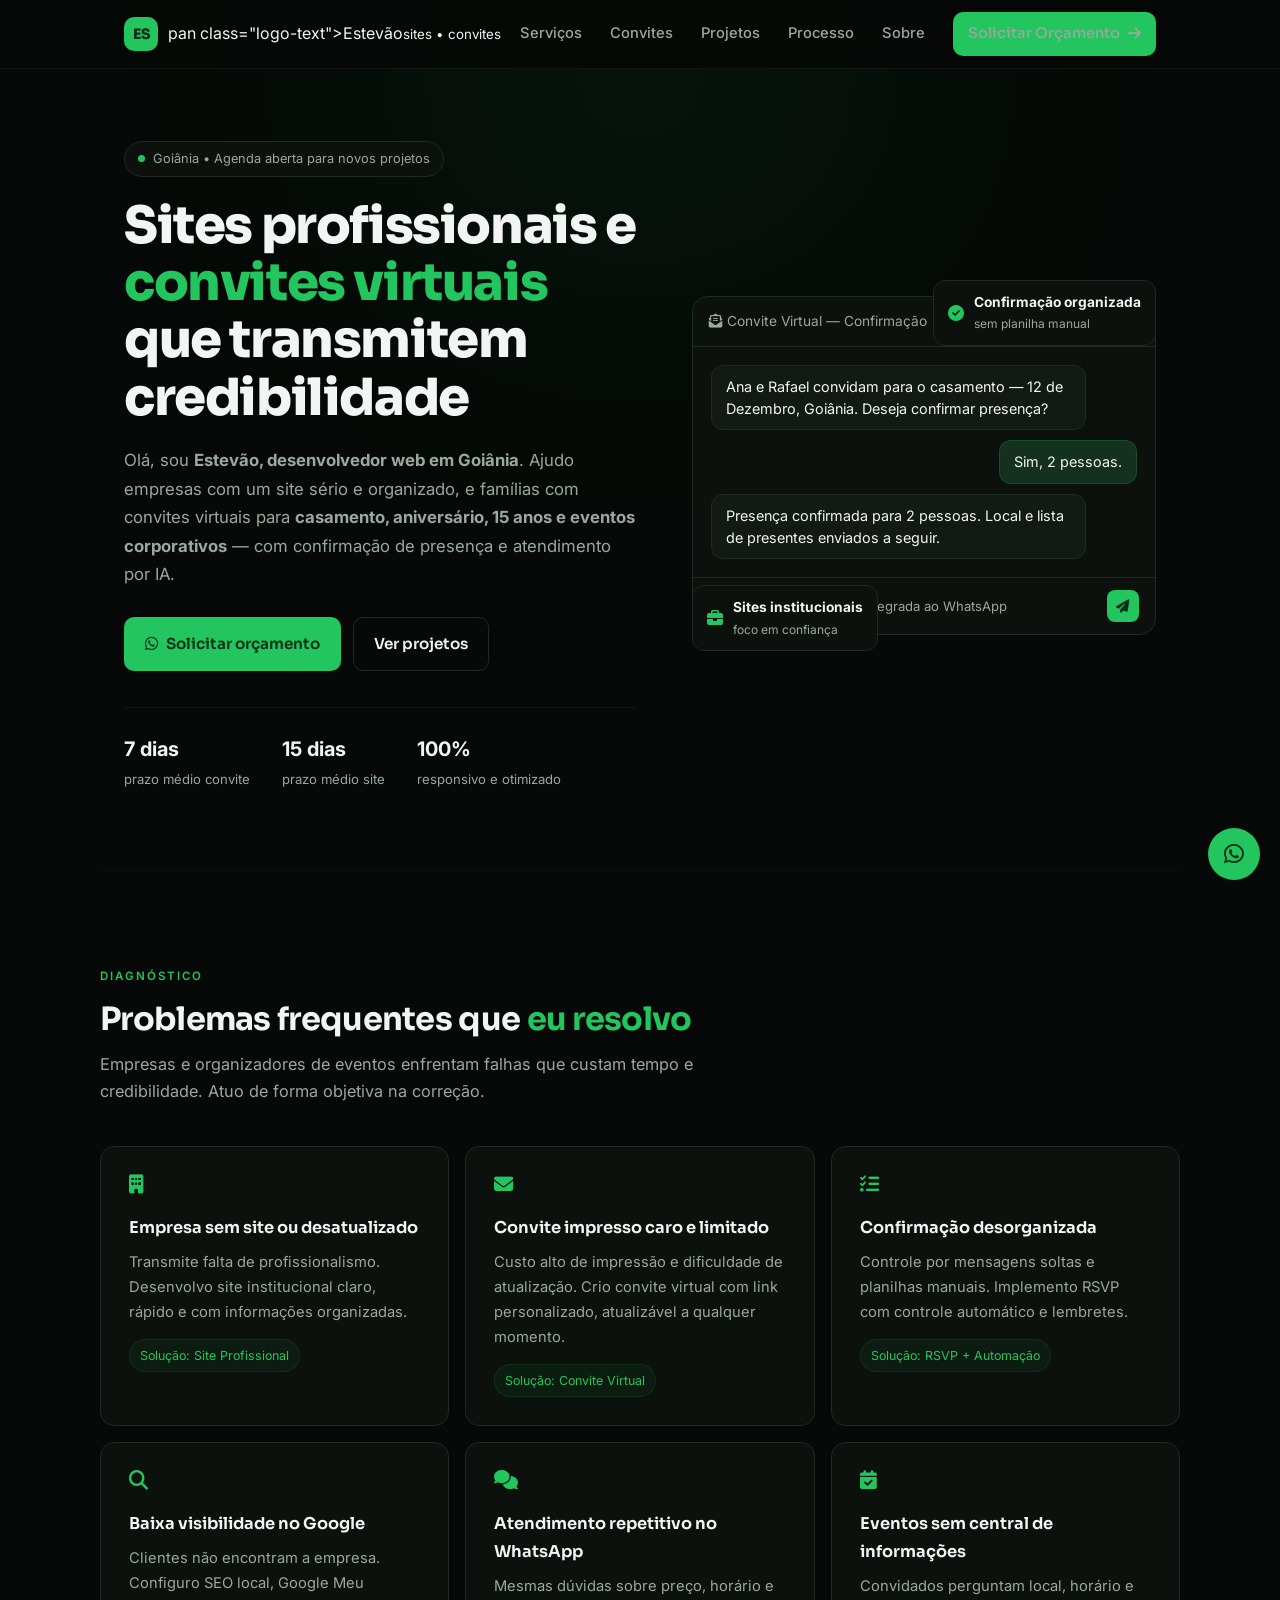
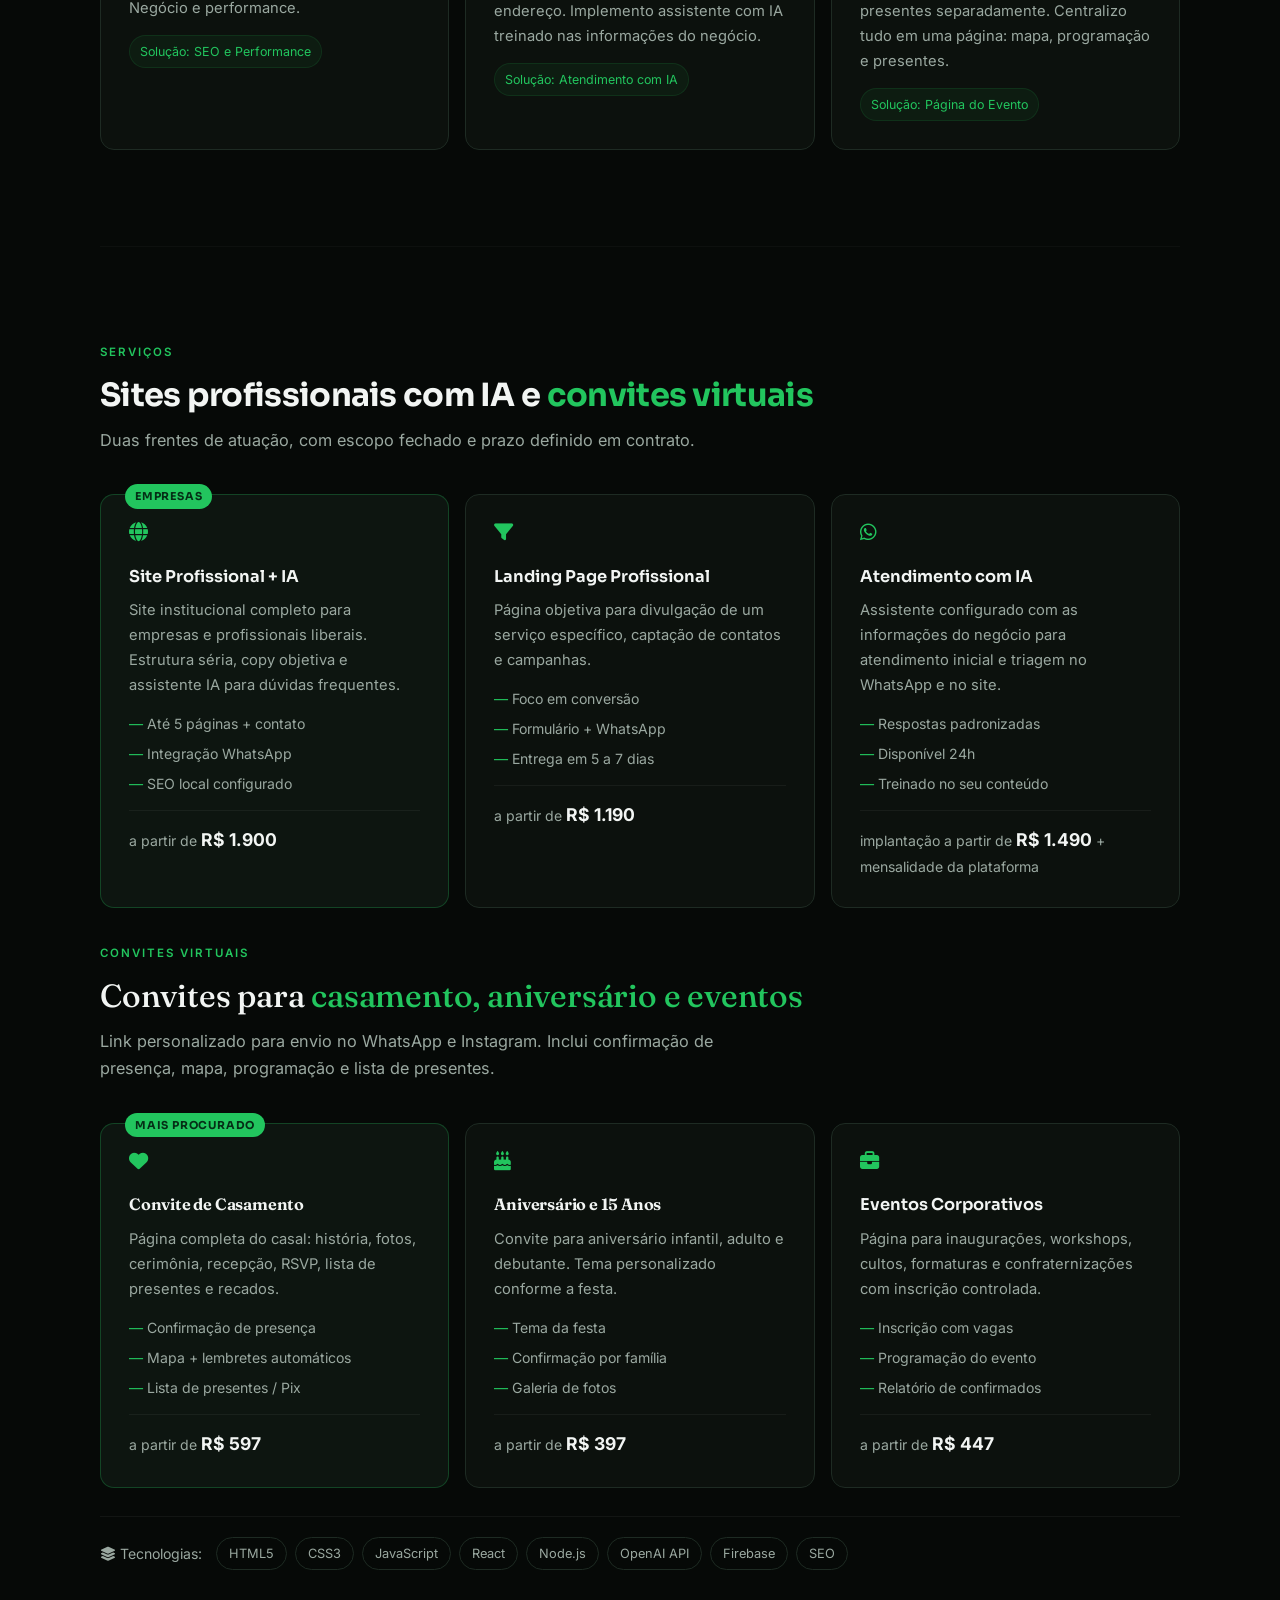
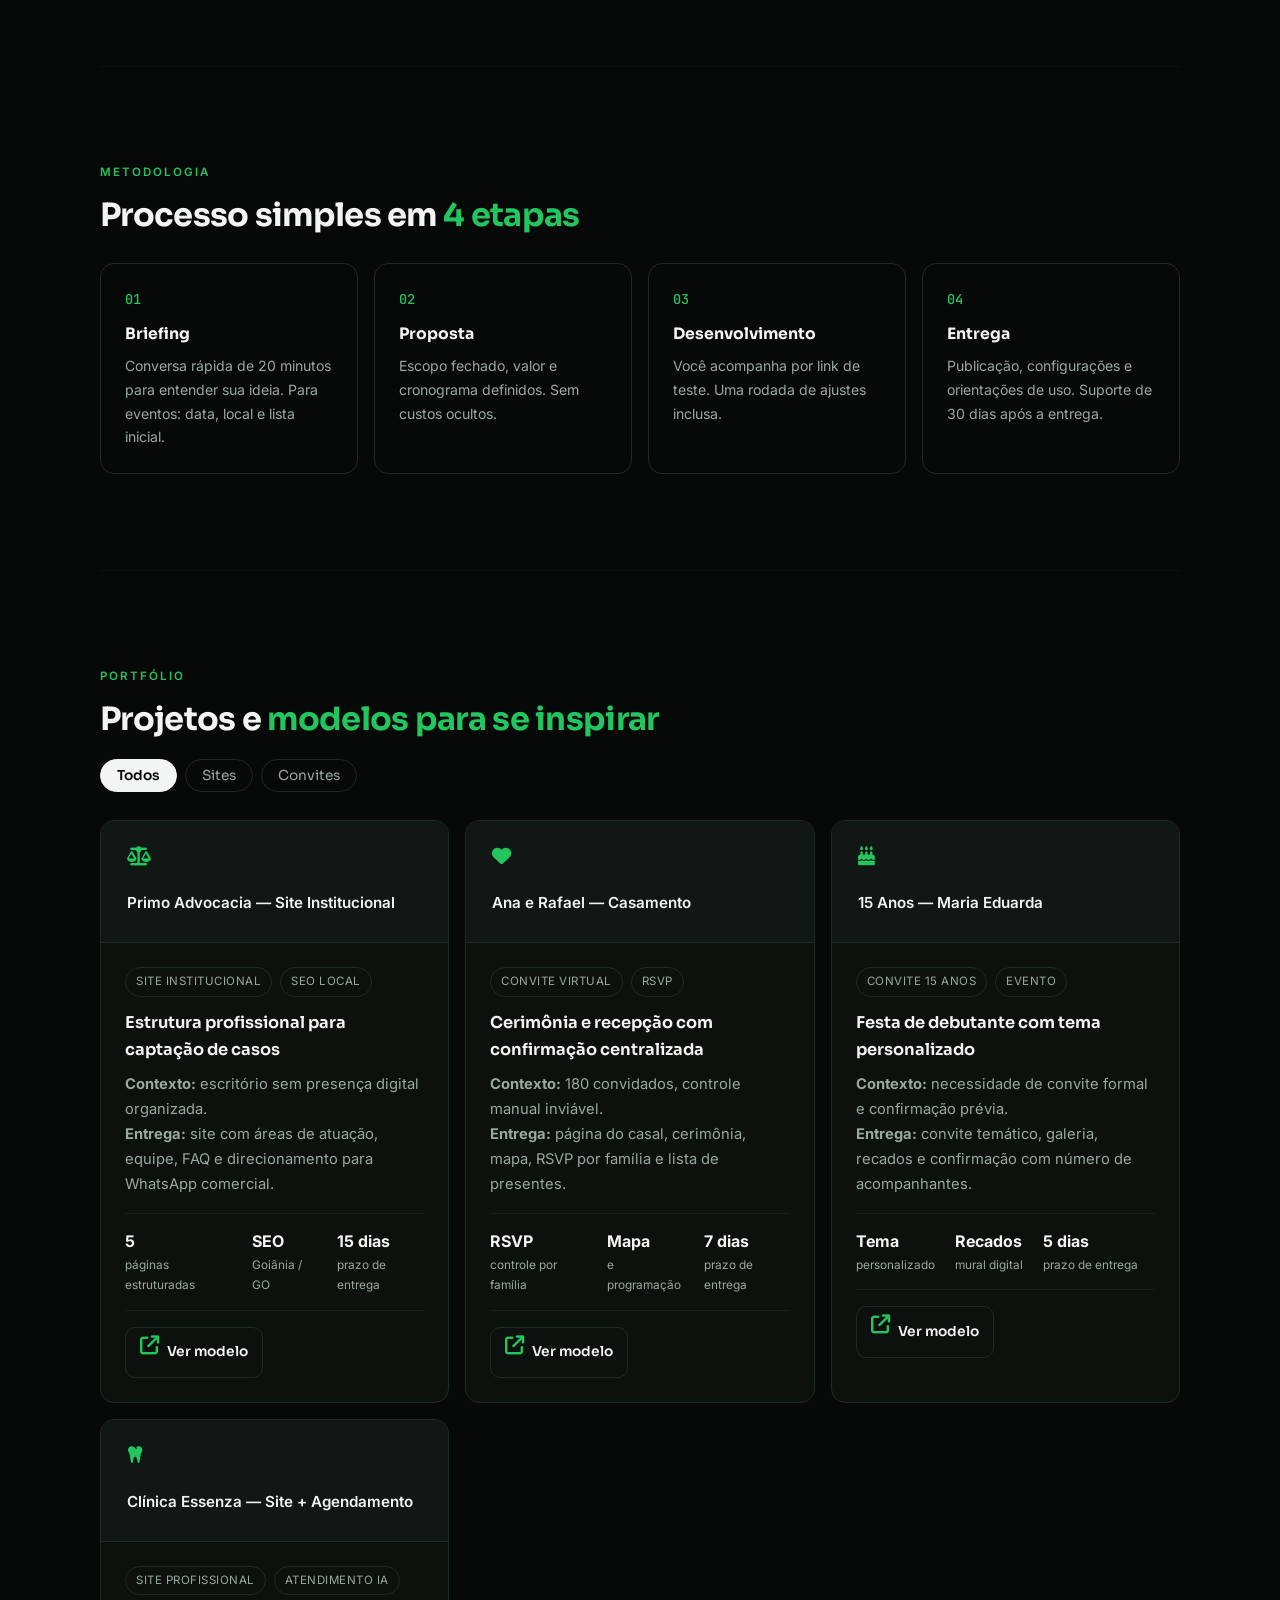
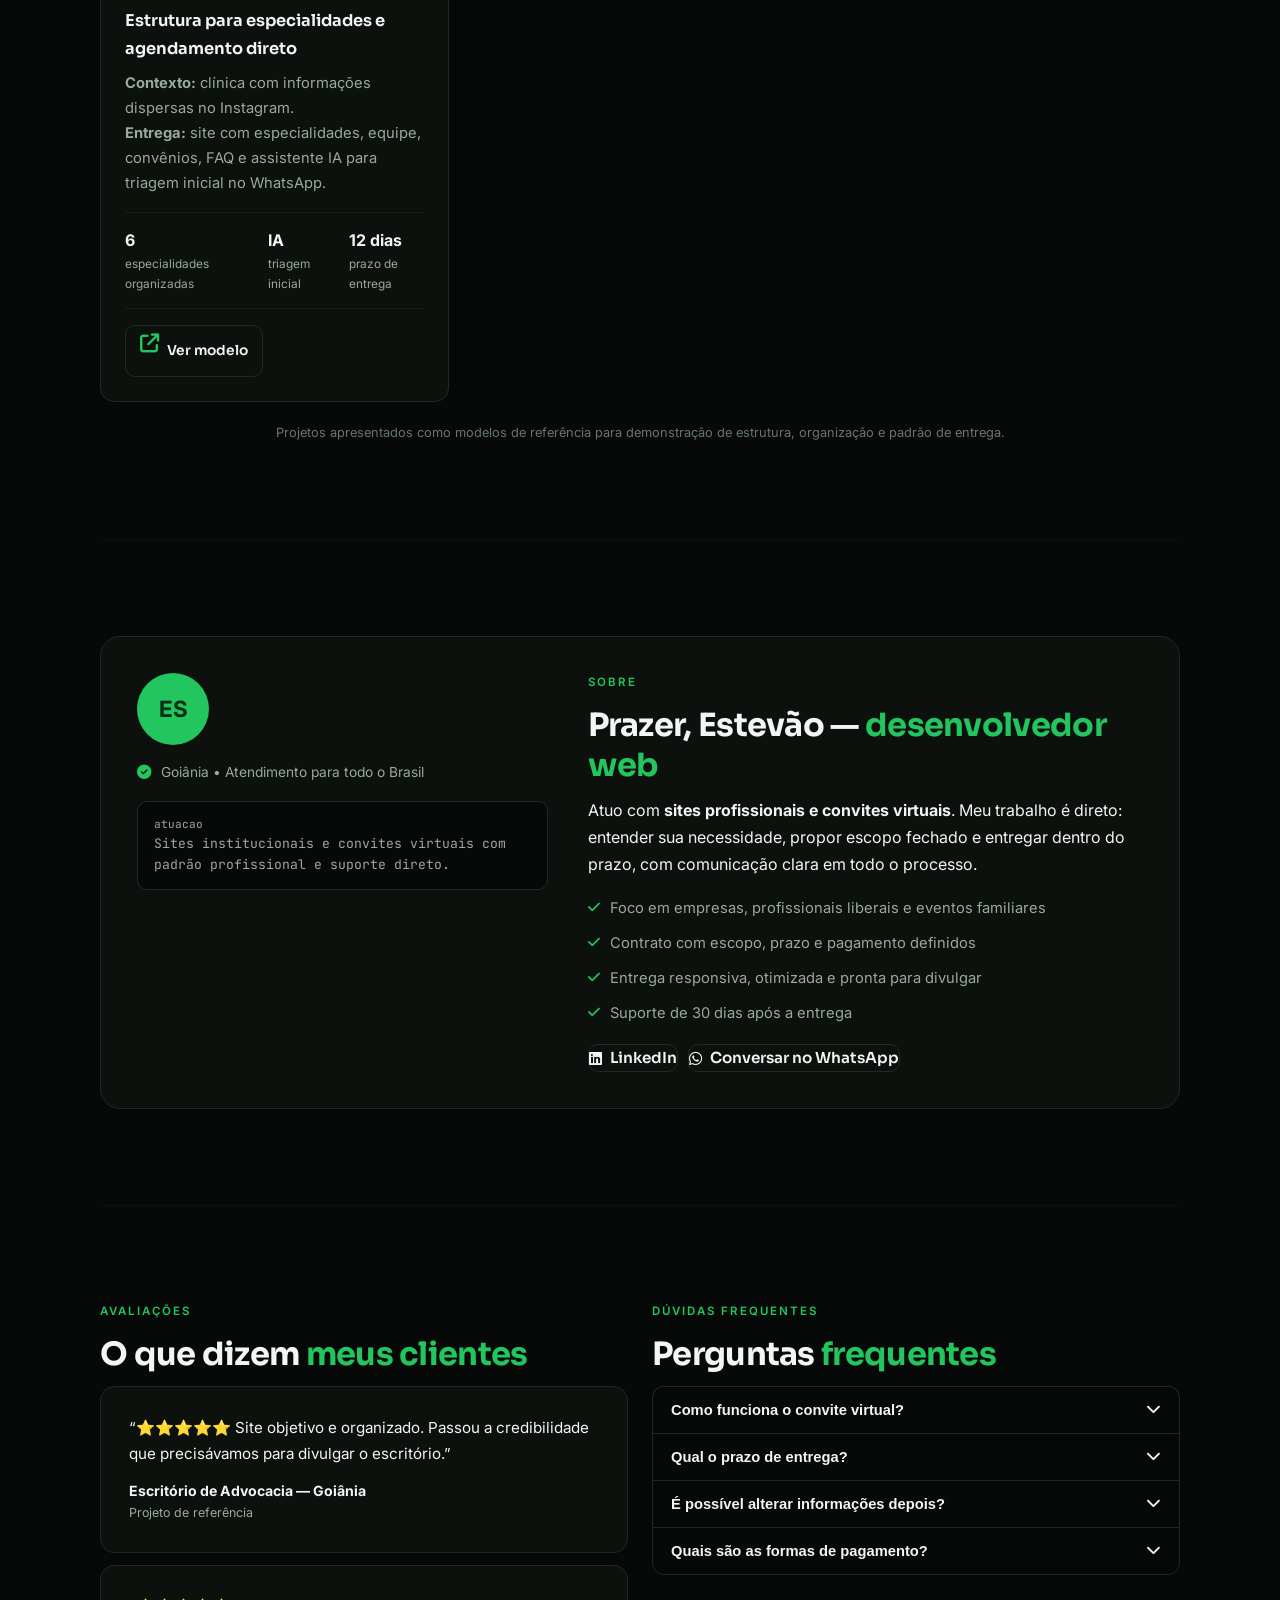
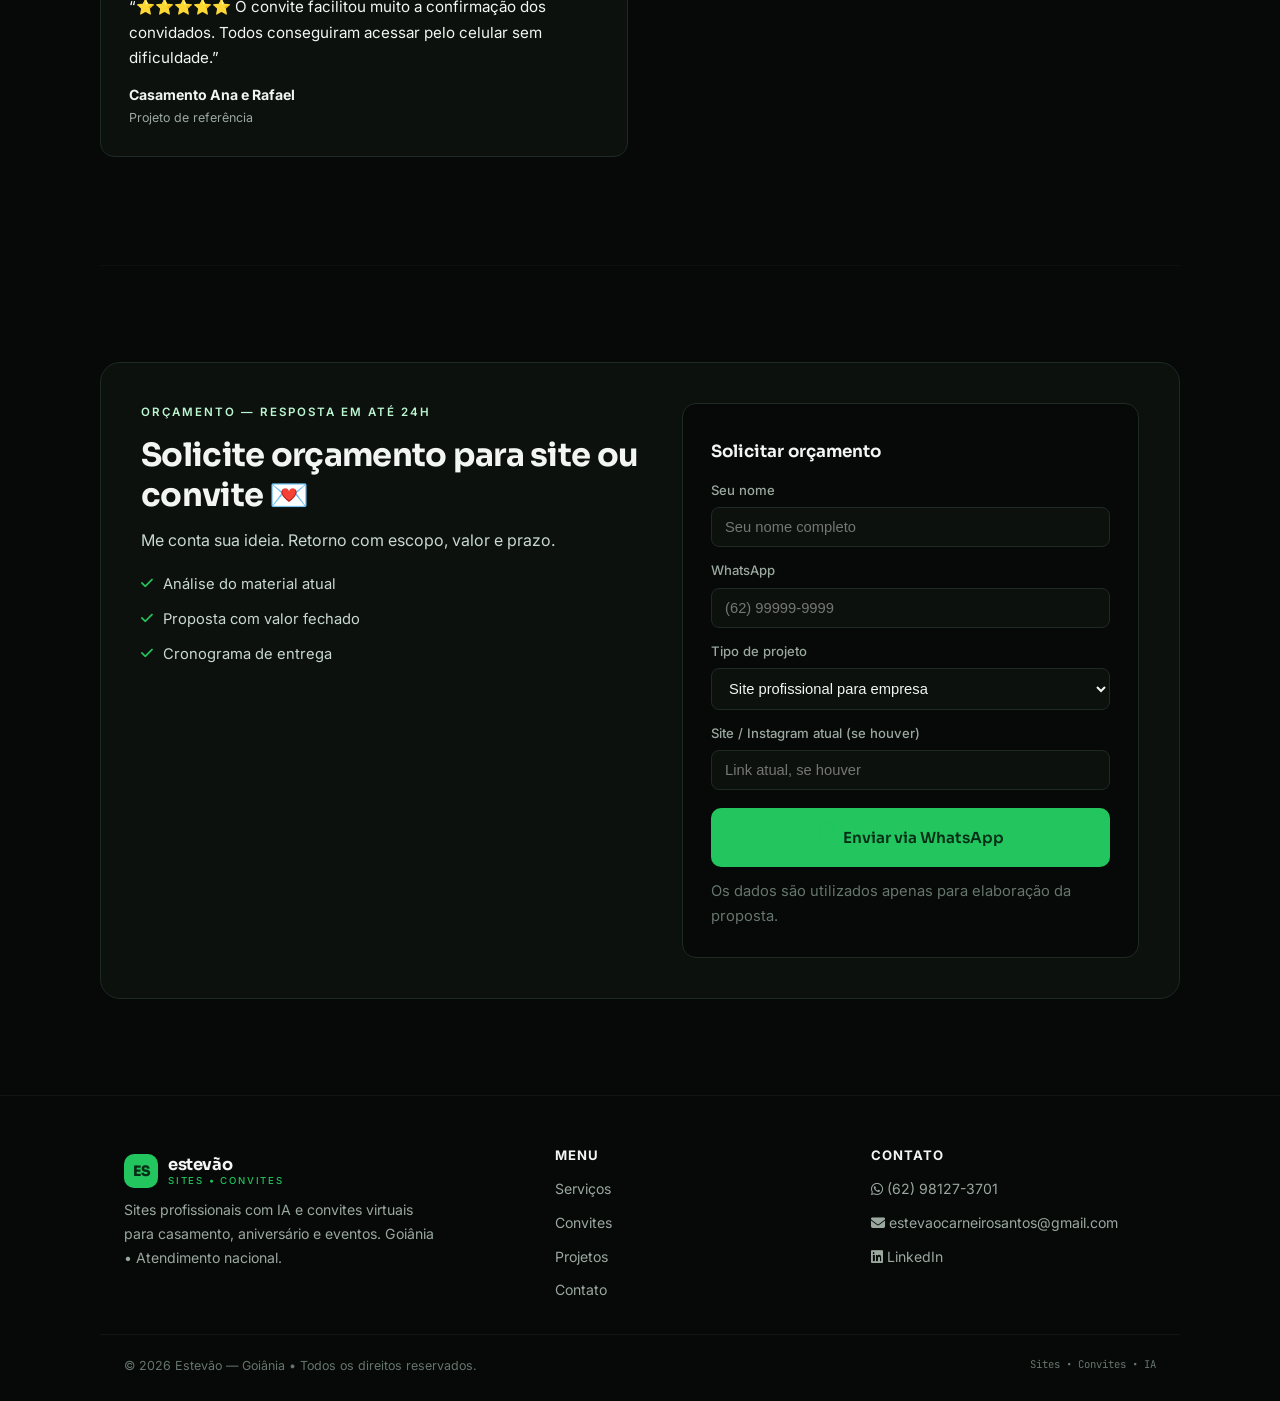
==== commit 11bd091b: "Fix logo text capitalization in index.html" ====
--- a/index.html
+++ b/index.html
@@ -1,4 +1,4 @@
-<!DOCTYPE html>
+
 <html lang="pt-BR">
 <head>
   <meta charset="UTF-8" />
@@ -22,7 +22,7 @@
 
   <header class="nav" id="navbar">
     <div class="container nav-inner">
-      <a href="#inicio" class="logo"><span class="logo-mark">ES</span><span class="logo-text">estevão<small>sites • convites</small></span></a>
+      <a href="#inicio" class="logo"><span class="logo-mark">ES</span><s<!DOCTYPE html>pan class="logo-text">Estevão<small>sites • convites</small></span></a>
       <nav class="nav-links" id="navLinks">
         <a href="#solucoes">Serviços</a>
         <a href="#convites">Convites</a>
@@ -268,7 +268,7 @@
 
   <footer>
     <div class="container foot-grid">
-      <div><a href="#inicio" class="logo"><span class="logo-mark">ES</span><span class="logo-text">estevão<small>sites • convites</small></span></a><p>Sites profissionais com IA e convites virtuais para casamento, aniversário e eventos. Goiânia • Atendimento nacional.</p></div>
+      <div><a href="#inicio" class="logo"><span class="logo-mark">ES</span><span class="logo-text">Estevão<small>sites • convites</small></span></a><p>Sites profissionais com IA e convites virtuais para casamento, aniversário e eventos. Goiânia • Atendimento nacional.</p></div>
       <div><strong>Menu</strong><a href="#solucoes">Serviços</a><a href="#convites">Convites</a><a href="#projetos">Projetos</a><a href="#contato">Contato</a></div>
       <div><strong>Contato</strong><a href="https://wa.me/5562981273701" target="_blank"><i class="fa-brands fa-whatsapp"></i> (62) 98127-3701</a><a href="mailto:estevaocarneirosantos@gmail.com"><i class="fa-solid fa-envelope"></i> estevaocarneirosantos@gmail.com</a><a href="https://www.linkedin.com/" target="_blank" rel="noopener"><i class="fa-brands fa-linkedin"></i> LinkedIn</a></div>
     </div>
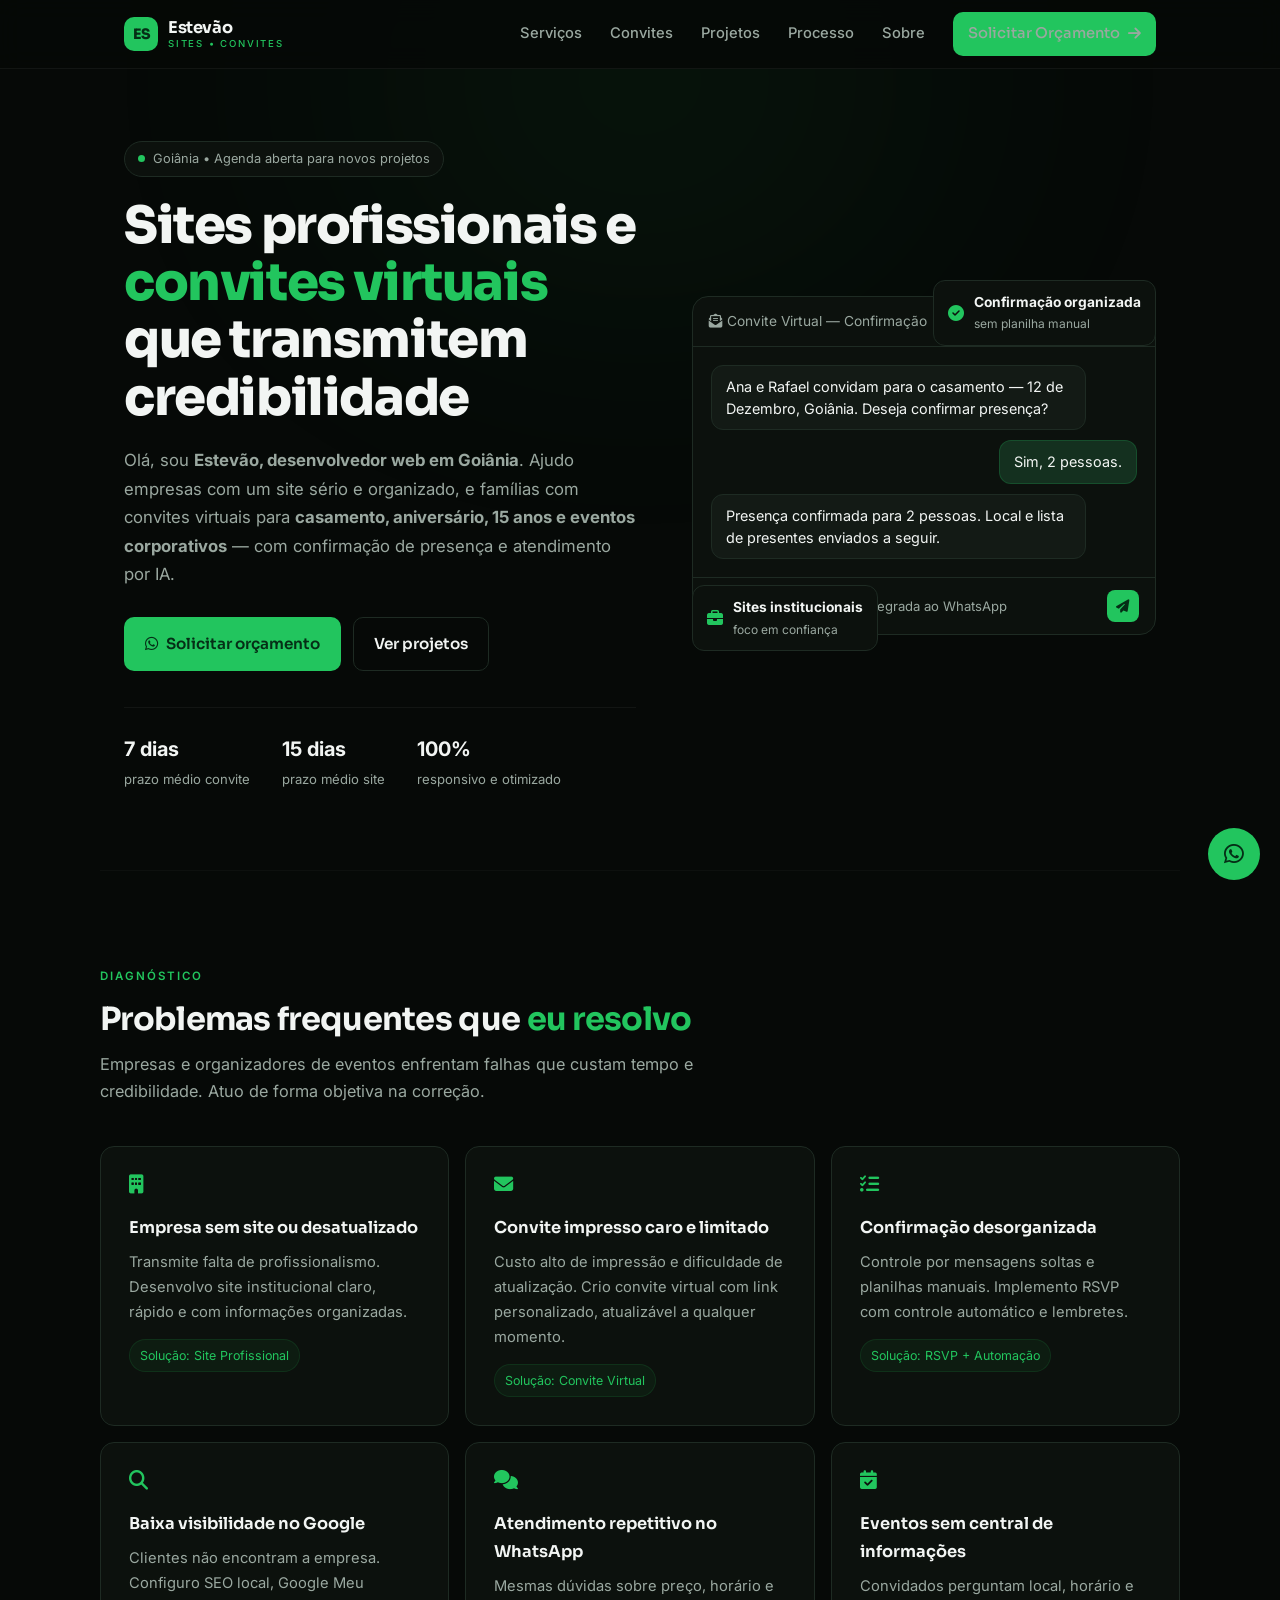
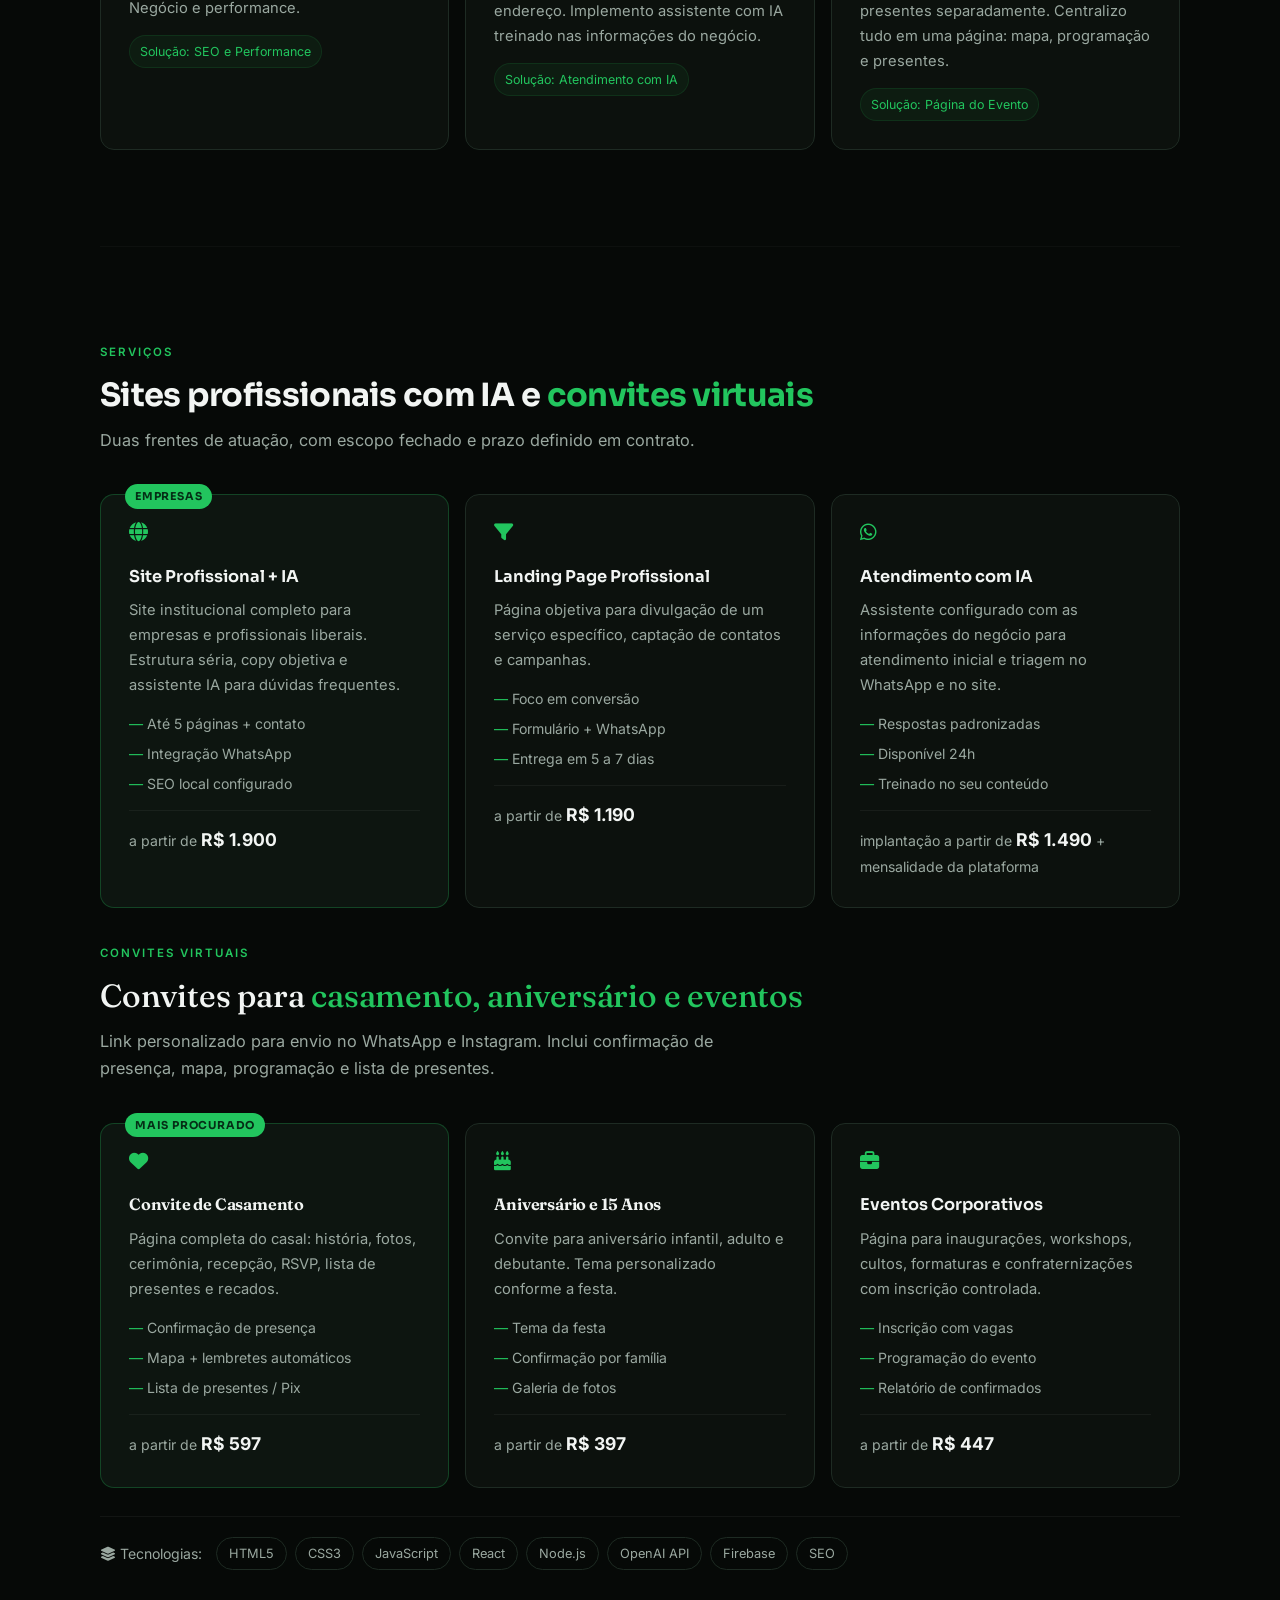
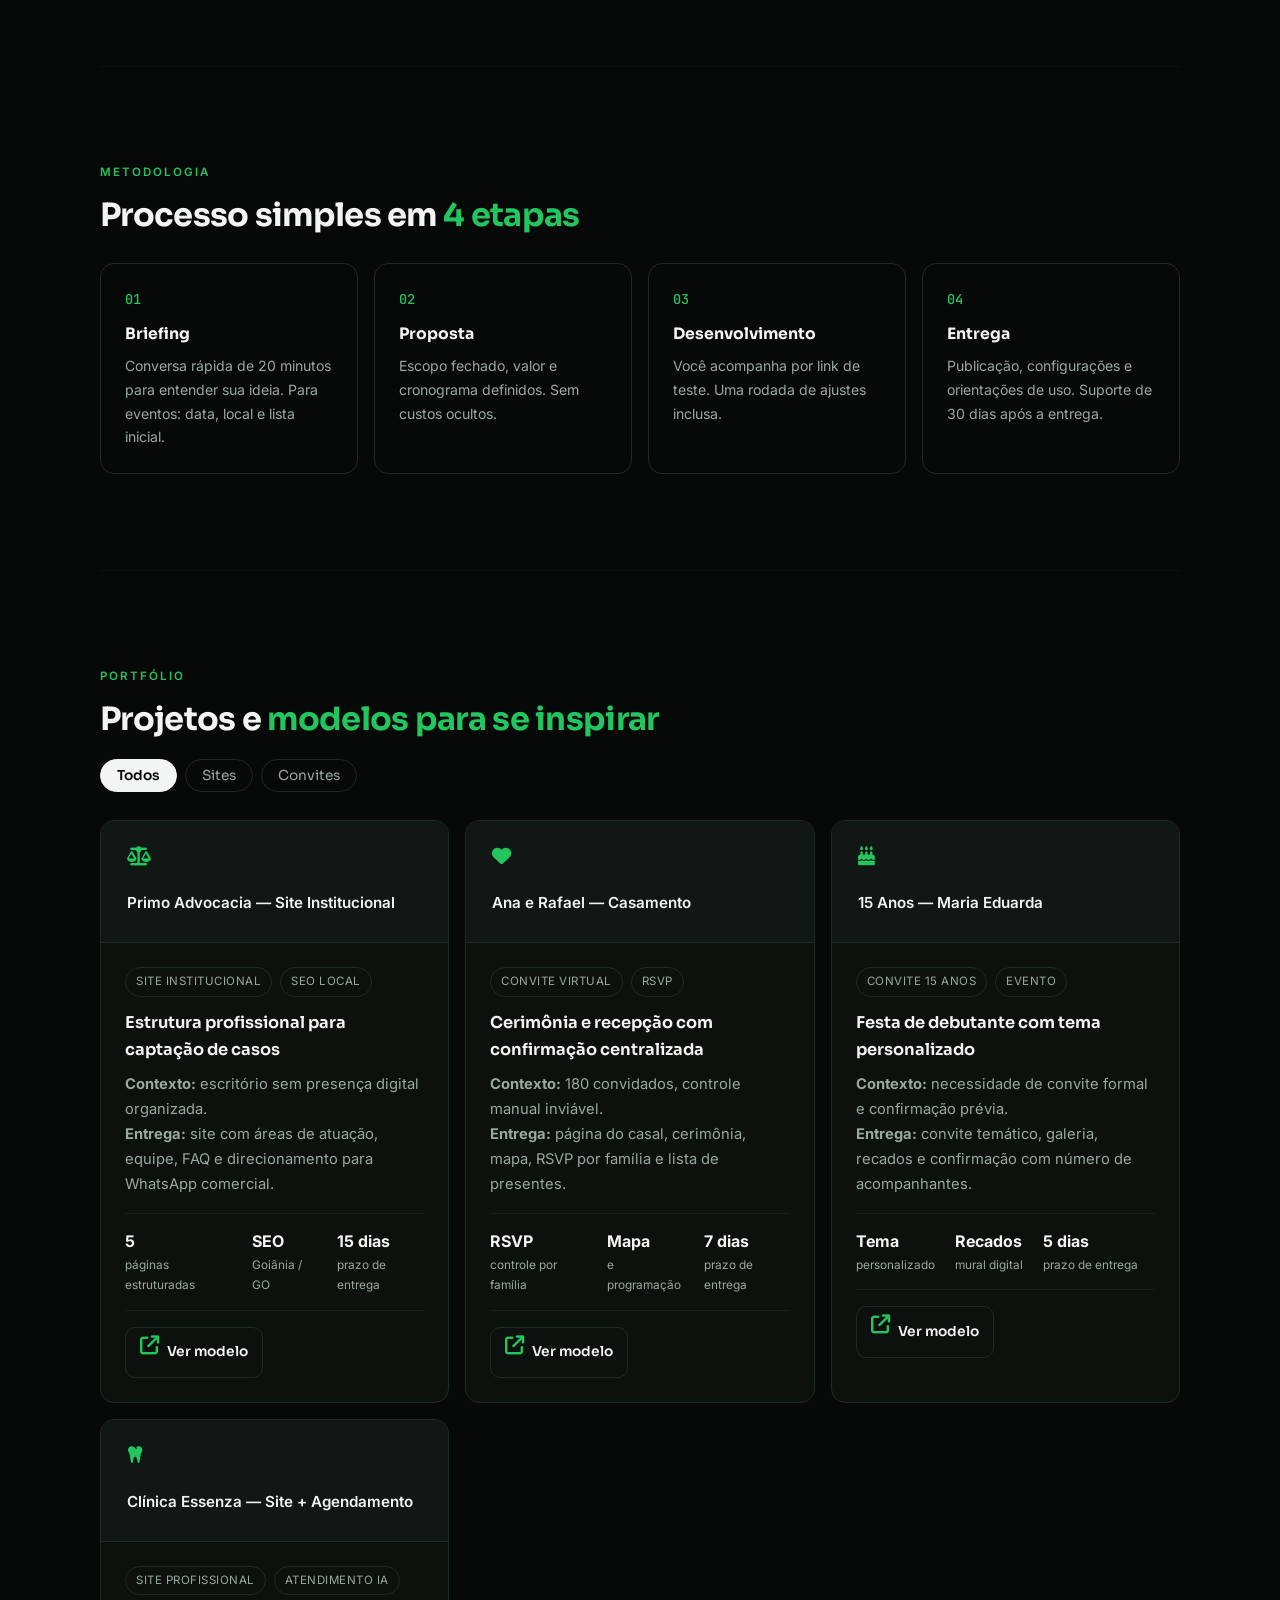
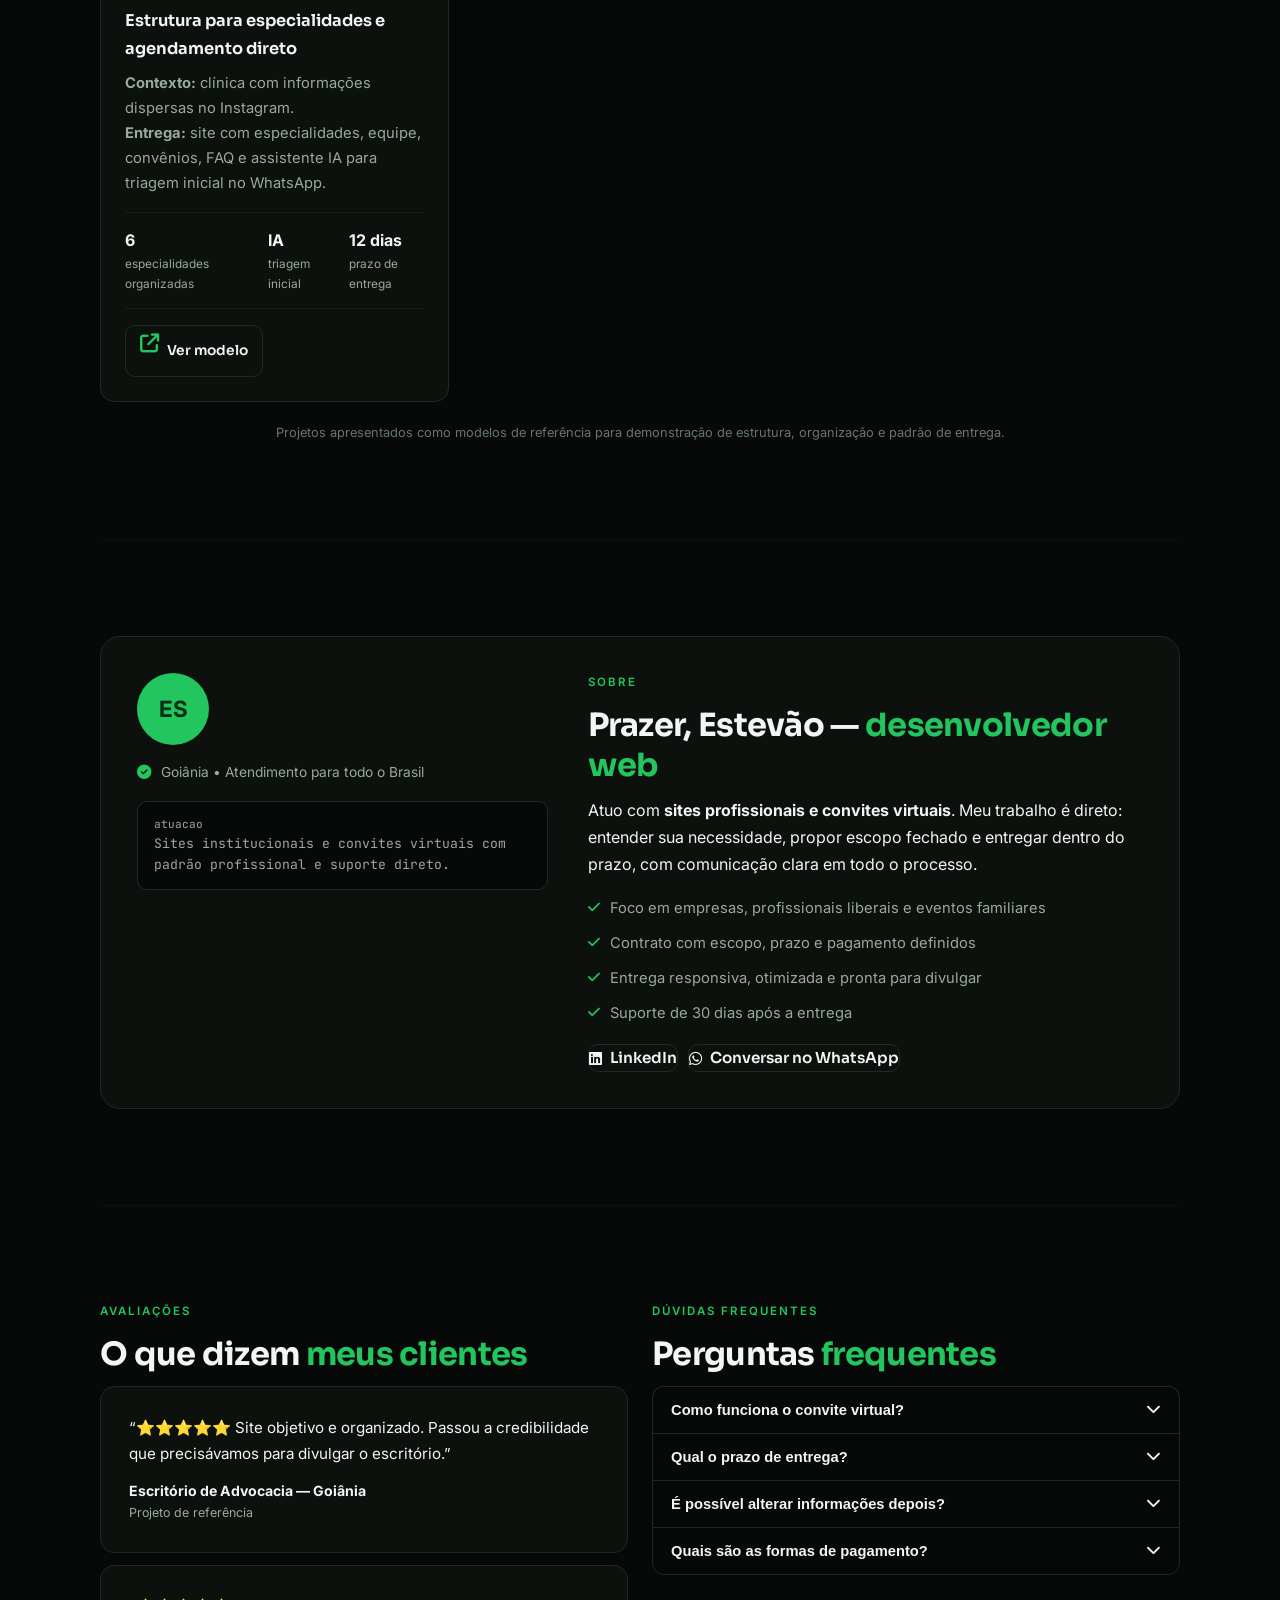
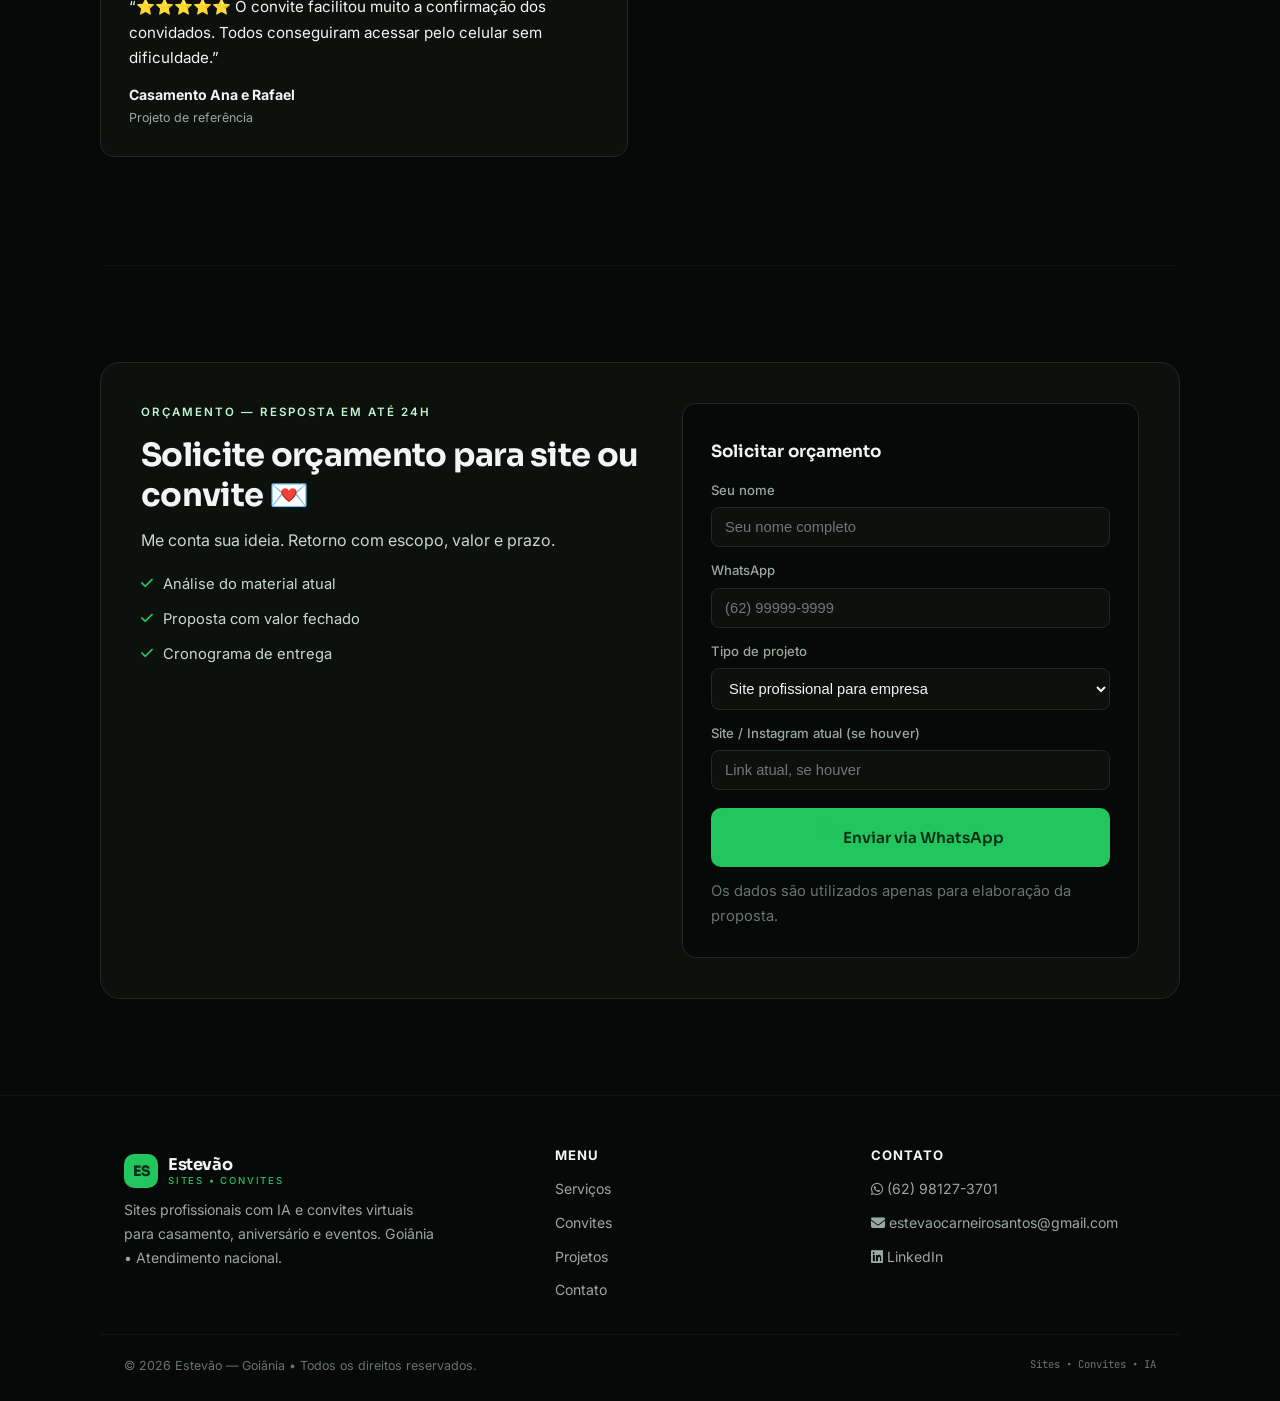
==== commit b9f40ddd: "Fix logo markup in index.html" ====
--- a/index.html
+++ b/index.html
@@ -22,7 +22,7 @@
 
   <header class="nav" id="navbar">
     <div class="container nav-inner">
-      <a href="#inicio" class="logo"><span class="logo-mark">ES</span><s<!DOCTYPE html>pan class="logo-text">Estevão<small>sites • convites</small></span></a>
+      <a href="#inicio" class="logo"><span class="logo-mark">ES</span><span class="logo-text">Estevão<small>sites • convites</small></span></a>
       <nav class="nav-links" id="navLinks">
         <a href="#solucoes">Serviços</a>
         <a href="#convites">Convites</a>
--- a/style.css
+++ b/style.css
@@ -31,7 +31,7 @@
 .nav-inner{display:flex;align-items:center;justify-content:space-between;height:68px}
 .logo{display:inline-flex;align-items:center;gap:10px;text-decoration:none;color:var(--text)}
 .logo-mark{display:inline-flex;align-items:center;justify-content:center;width:34px;height:34px;background:var(--primary);color:#052e16;border-radius:10px;font-family:var(--font-head);font-weight:800;font-size:.9rem;letter-spacing:-.5px}
-.logo-text{display:flex;flex-direction:column;line-height:1;font-family:var(--font-head);font-weight:700;font-size:1.02rem;letter-spacing:-.4px;text-transform:lowercase}
+.logo-text{display:flex;flex-direction:column;line-height:1;font-family:var(--font-head);font-weight:700;font-size:1.02rem;letter-spacing:-.4px;text-transform:none}
 .logo-text small{font-family:var(--font-body);font-weight:500;font-size:.6rem;letter-spacing:1.8px;text-transform:uppercase;color:var(--primary);margin-top:3px}
 .logo-icon{display:none}
 .nav-links{display:flex;gap:28px;align-items:center}
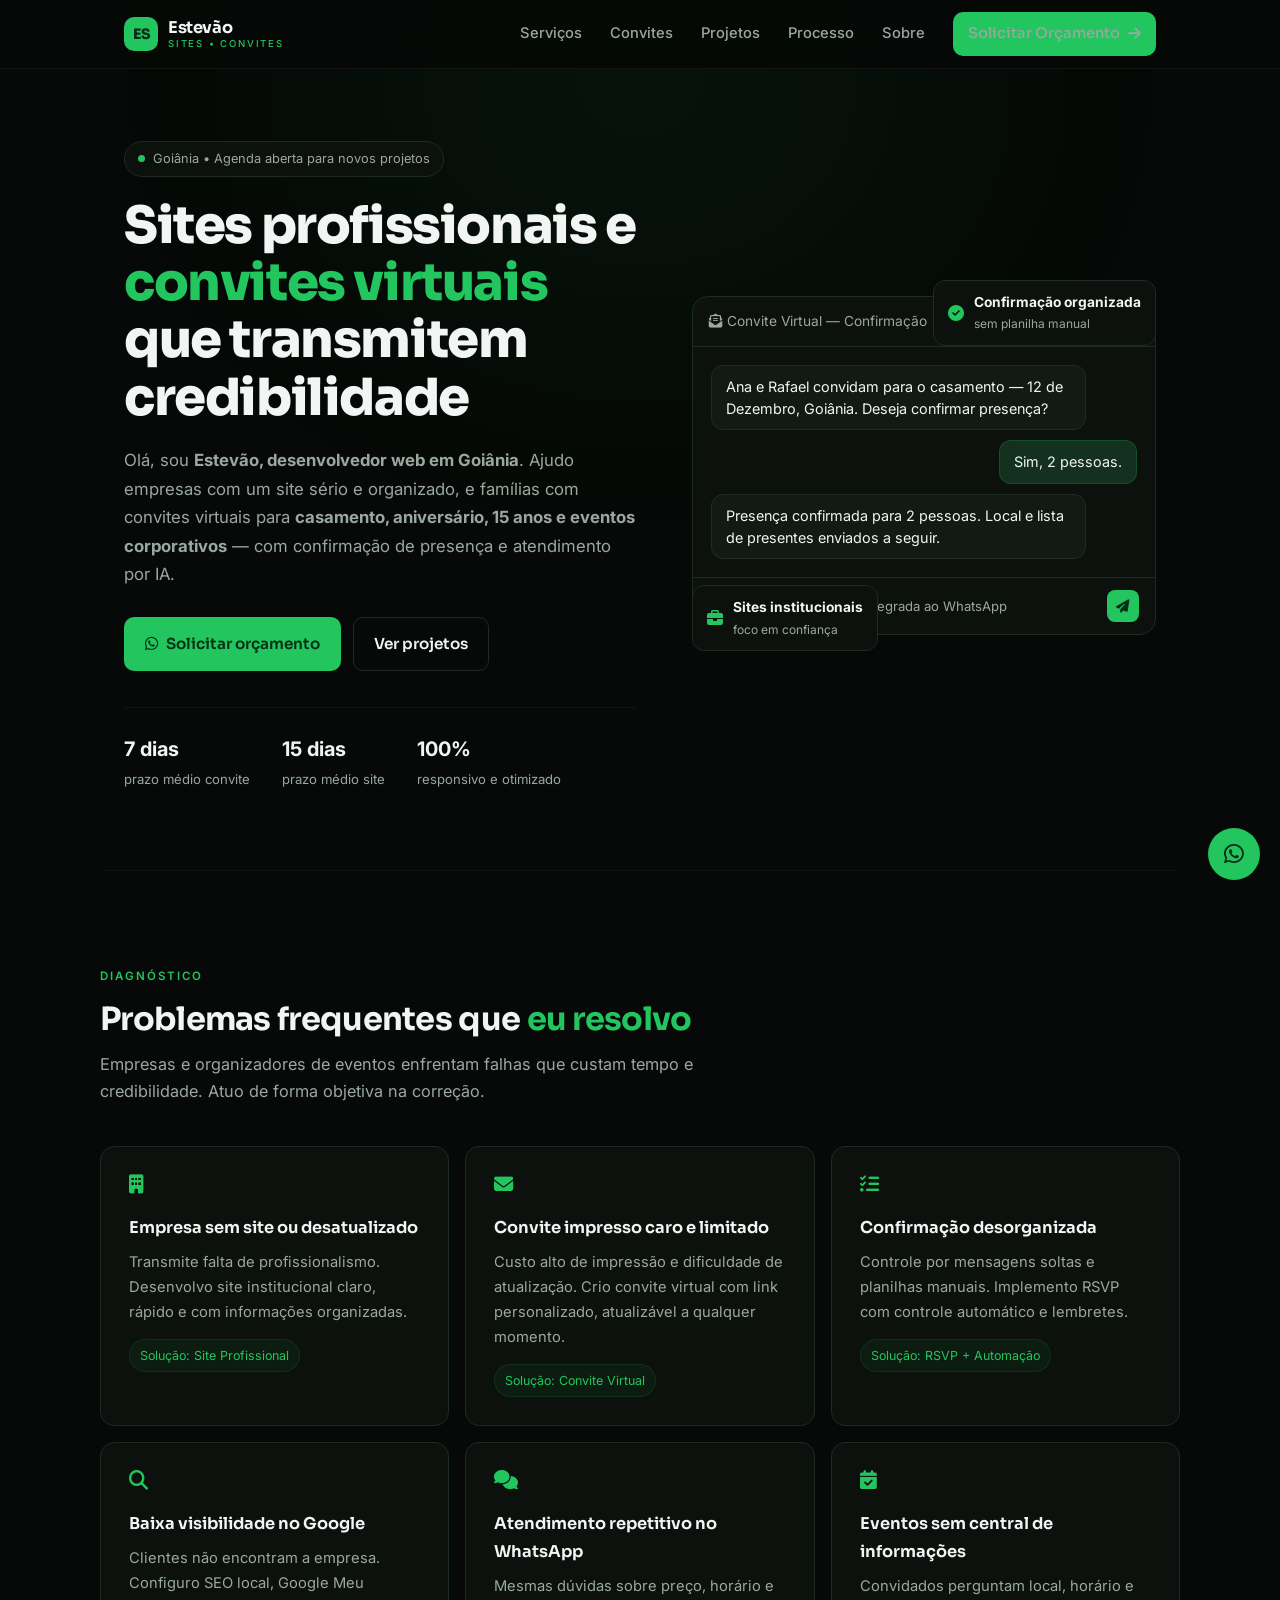
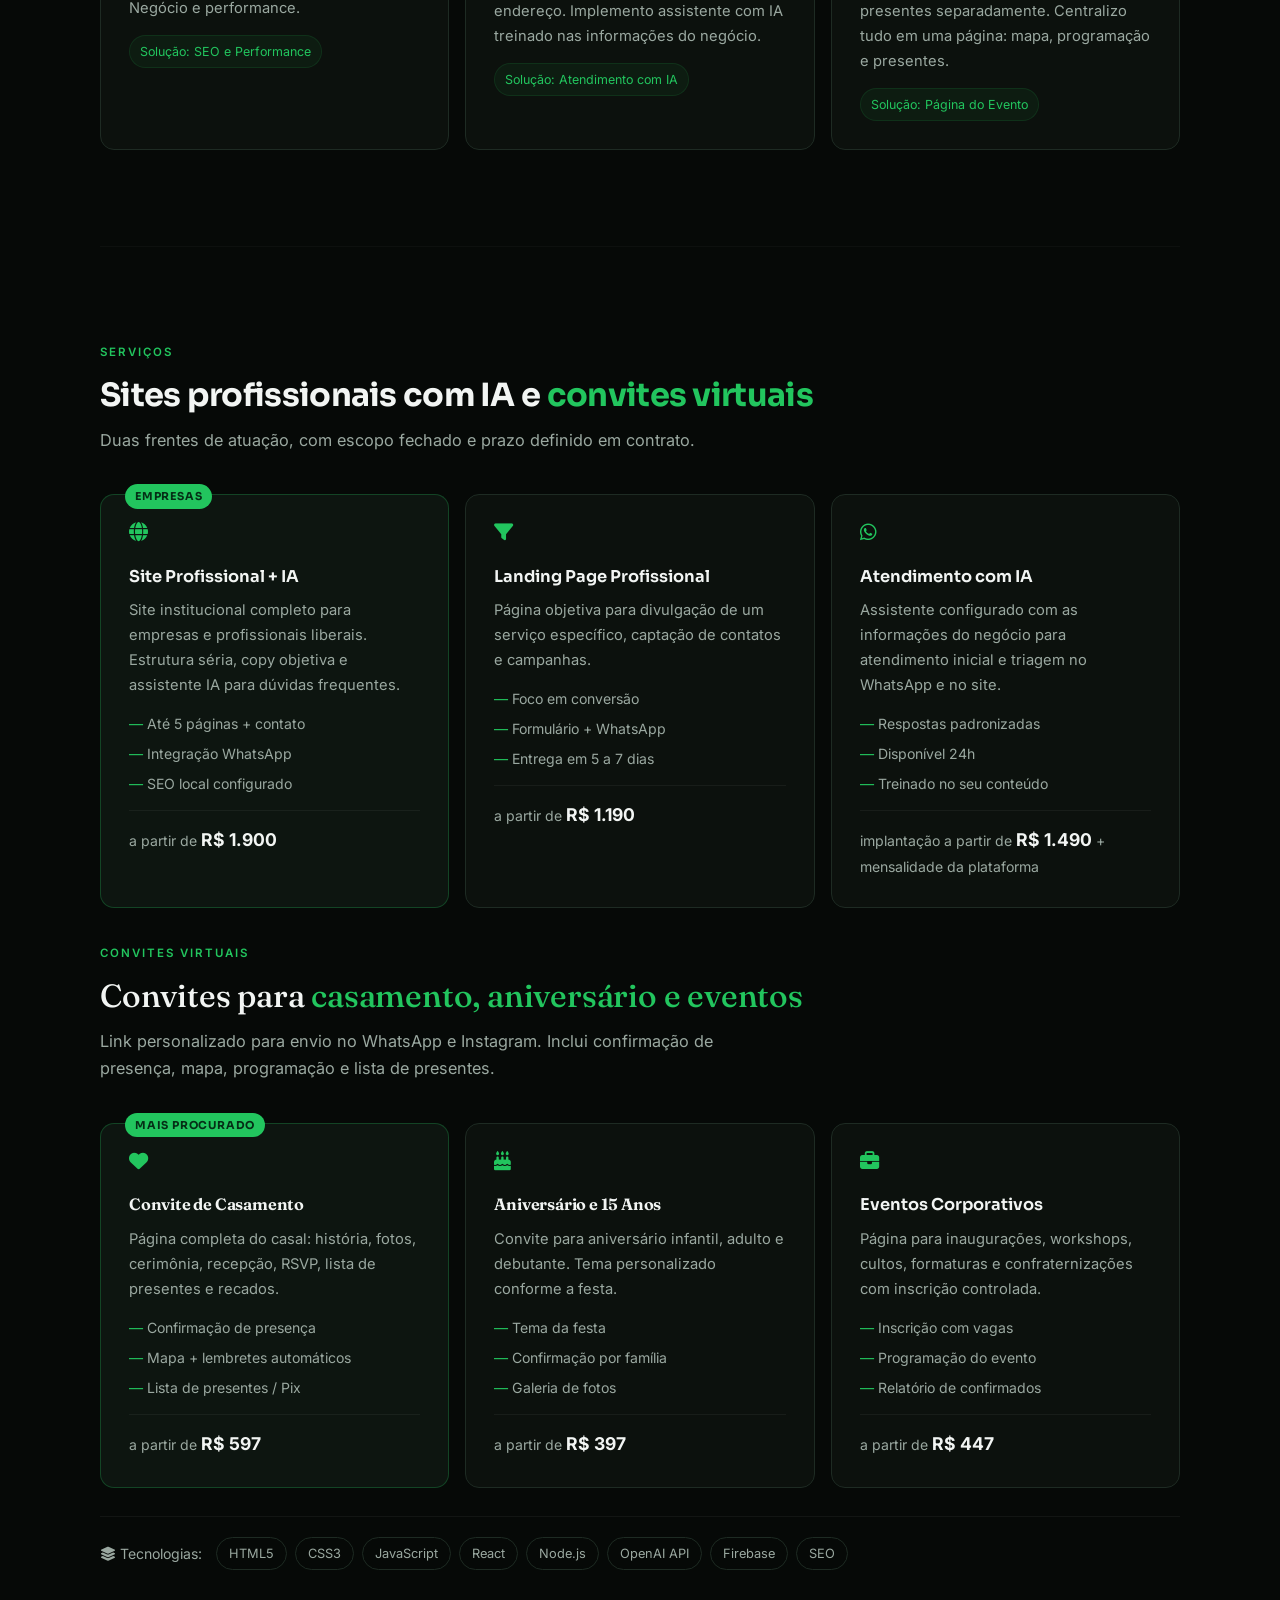
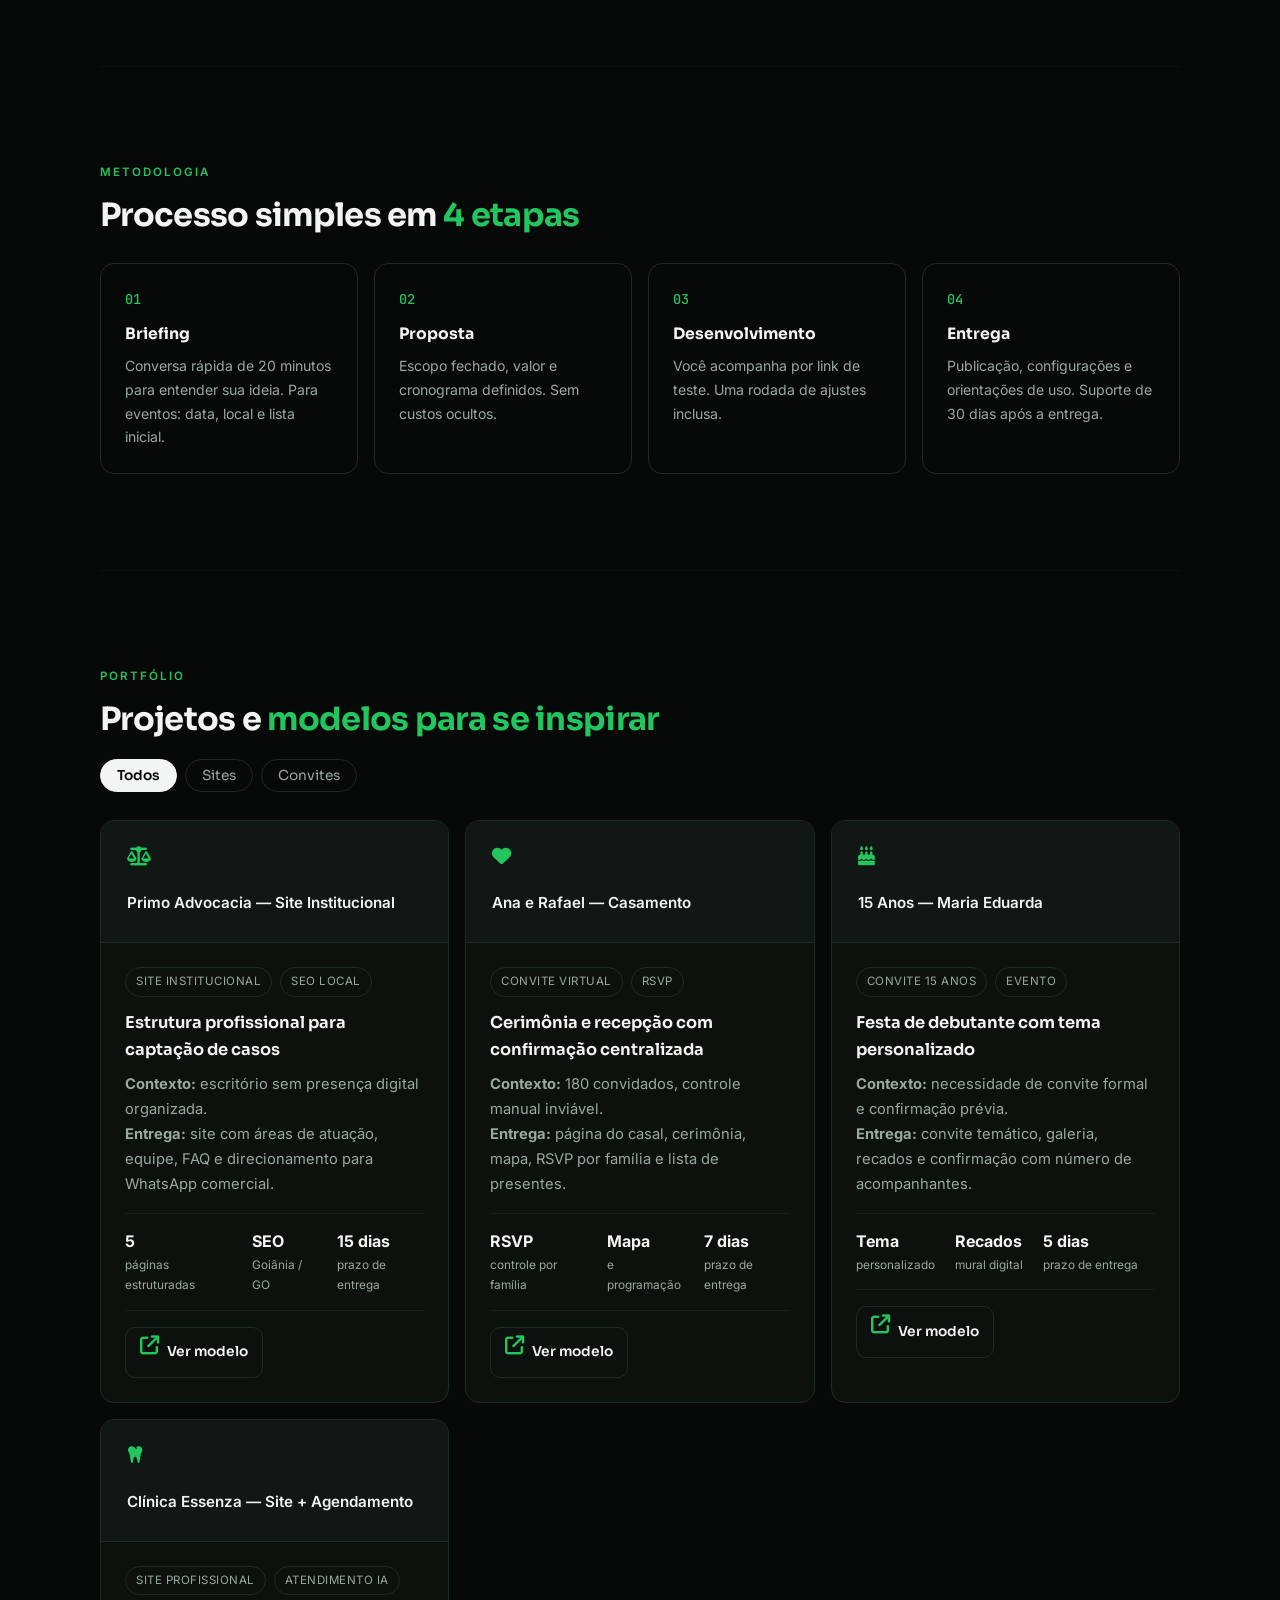
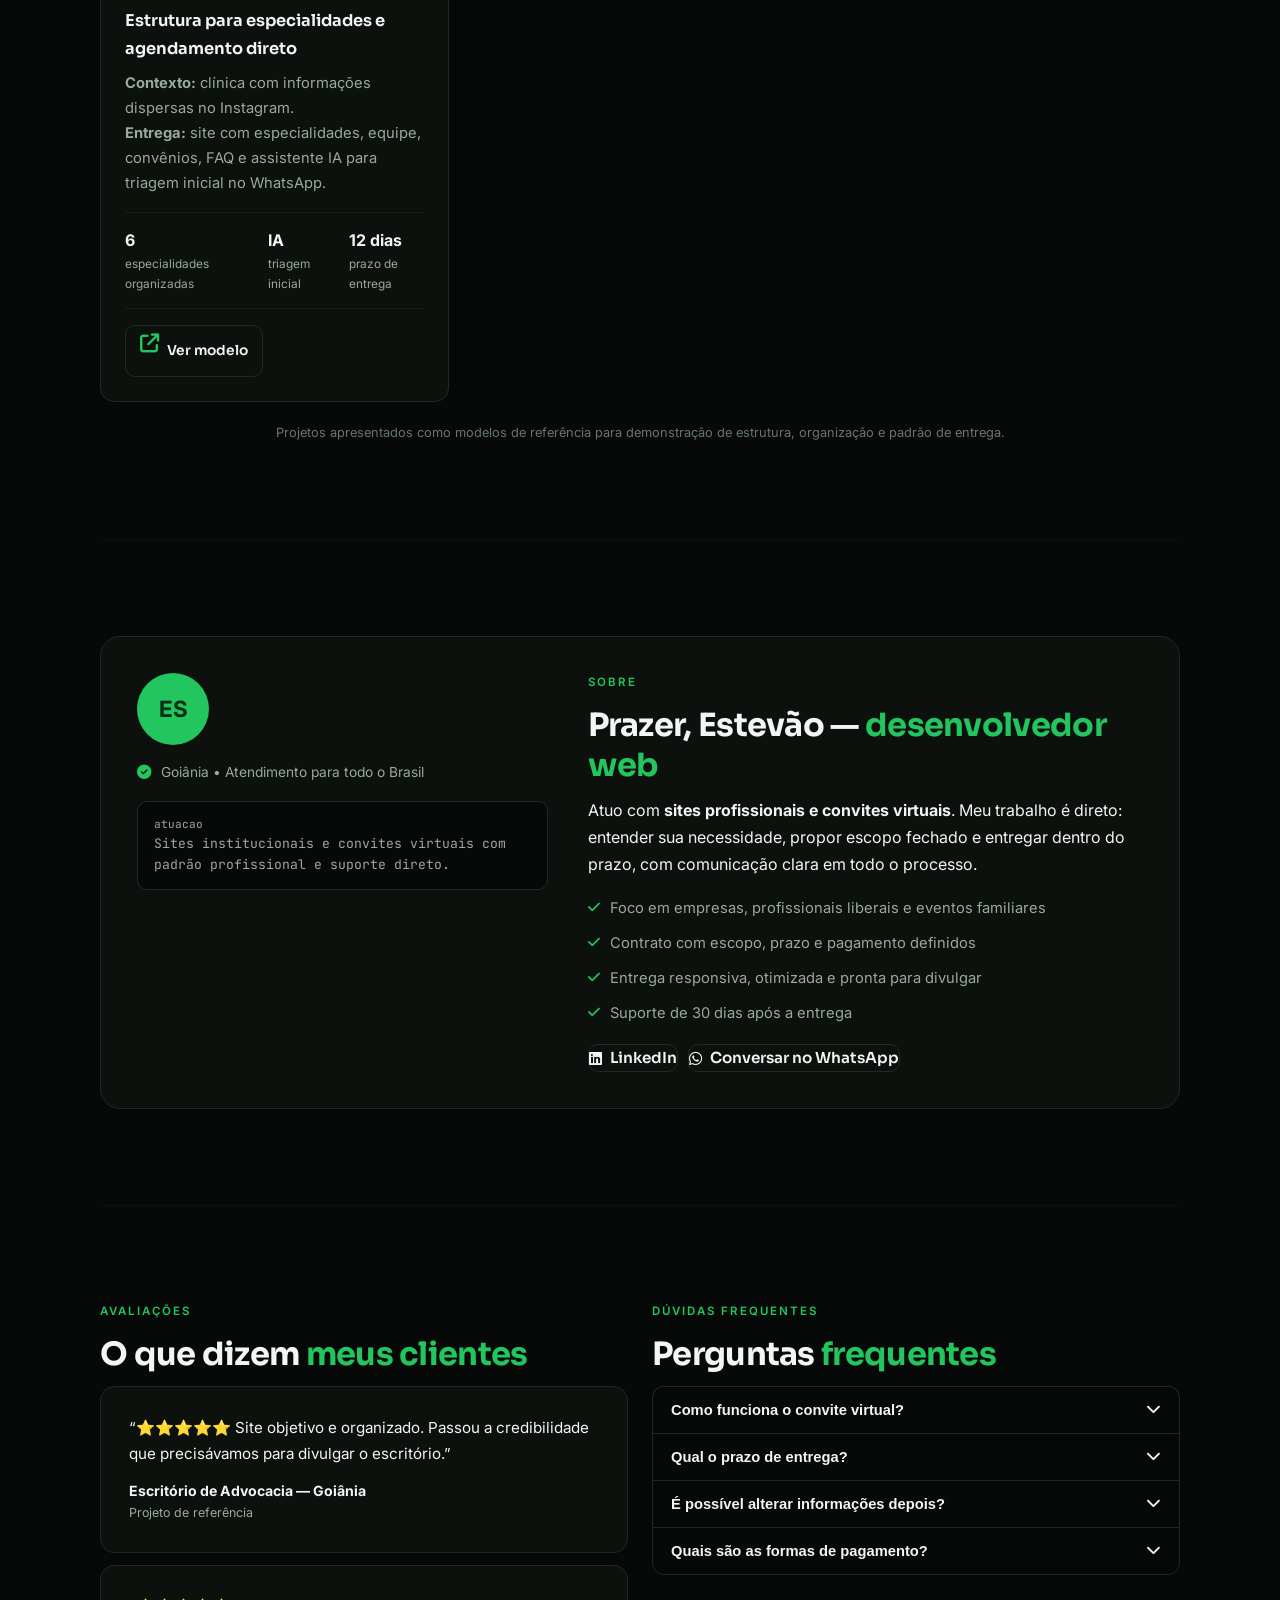
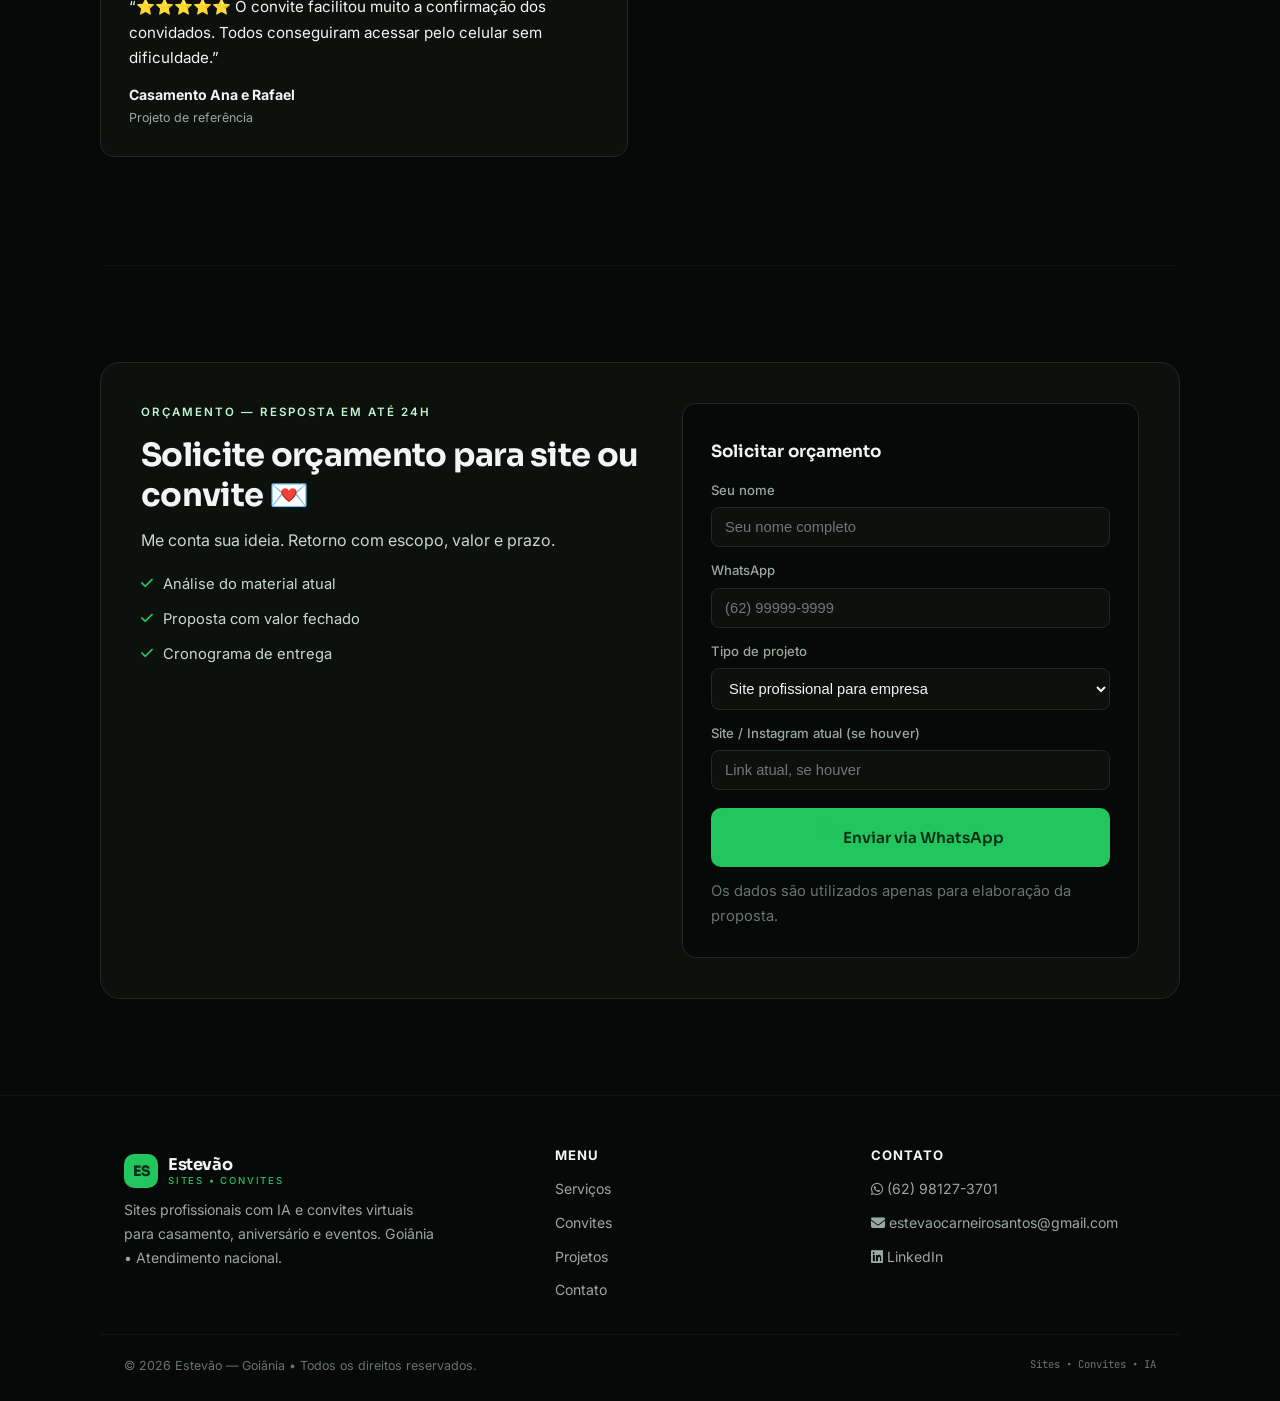
==== commit 98b0d7e5: "Remove empty line at the beginning of index.html" ====
--- a/index.html
+++ b/index.html
@@ -1,4 +1,3 @@
-
 <html lang="pt-BR">
 <head>
   <meta charset="UTF-8" />
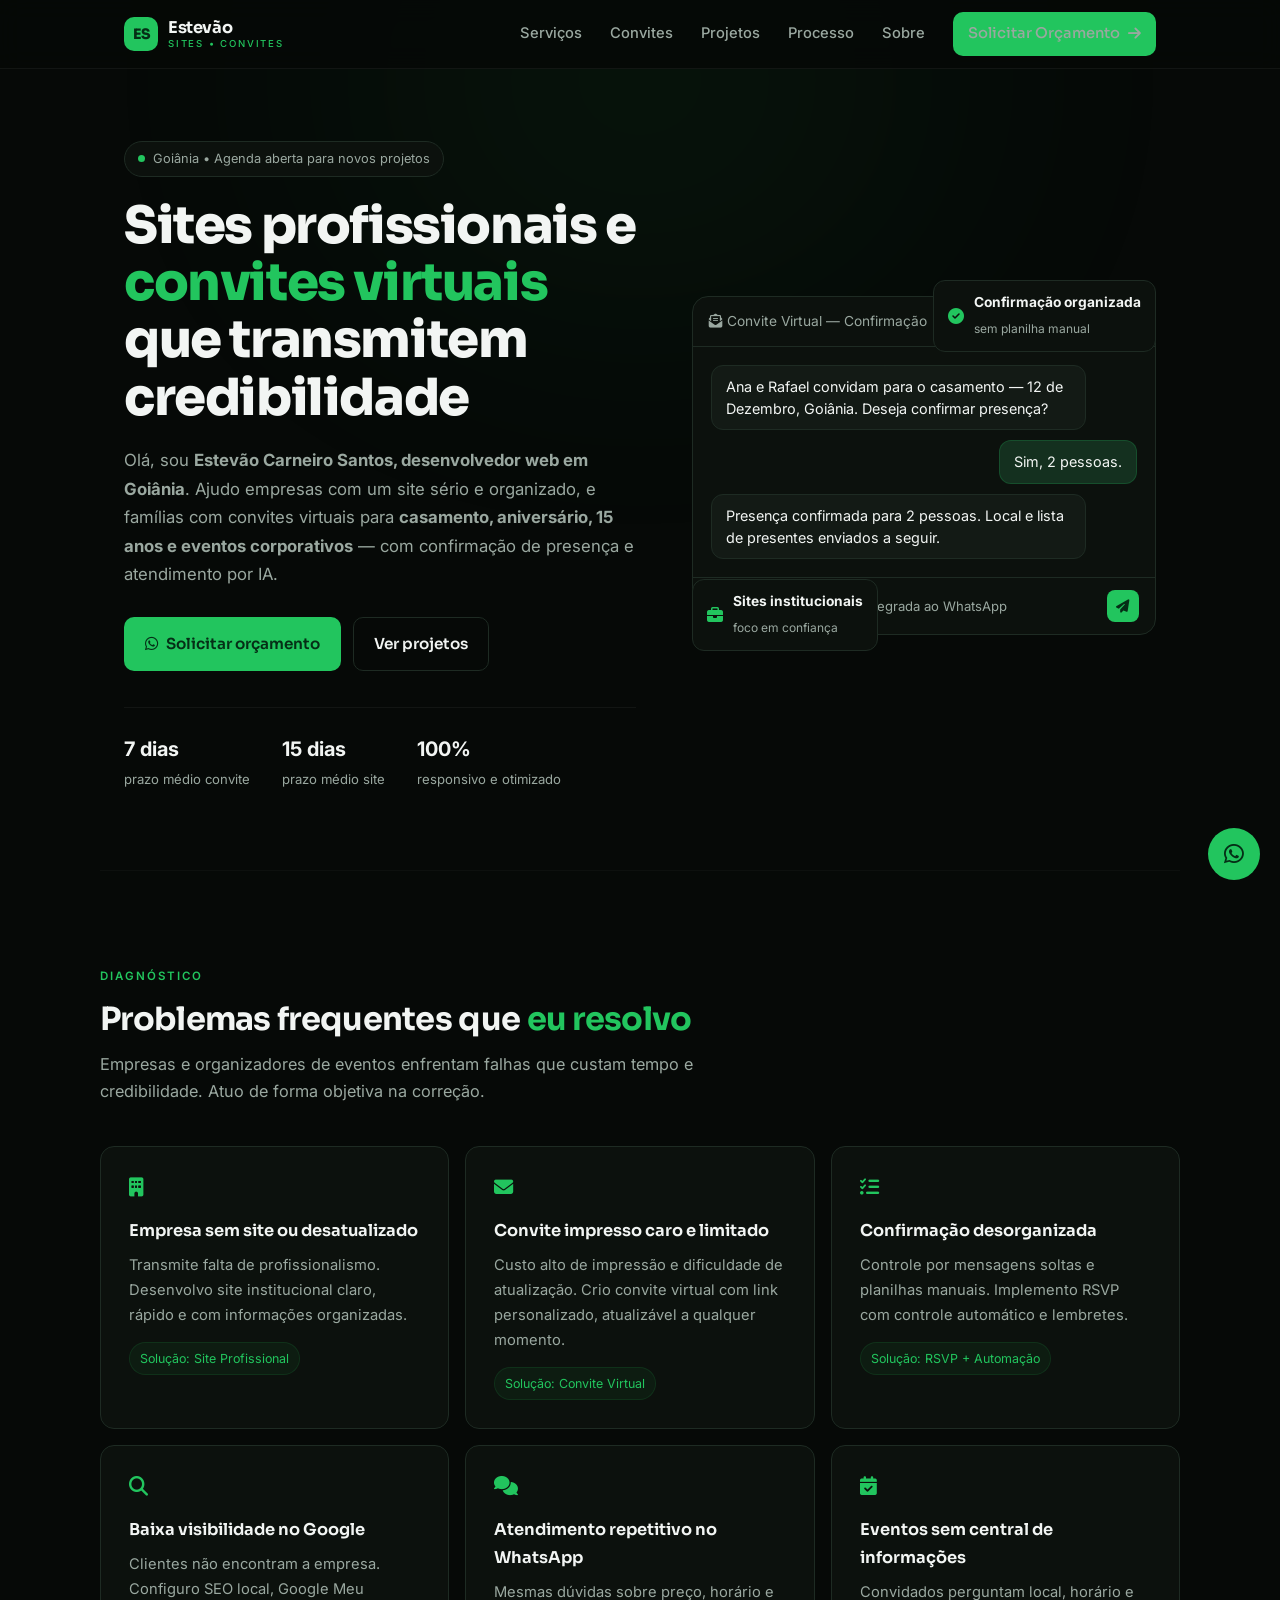
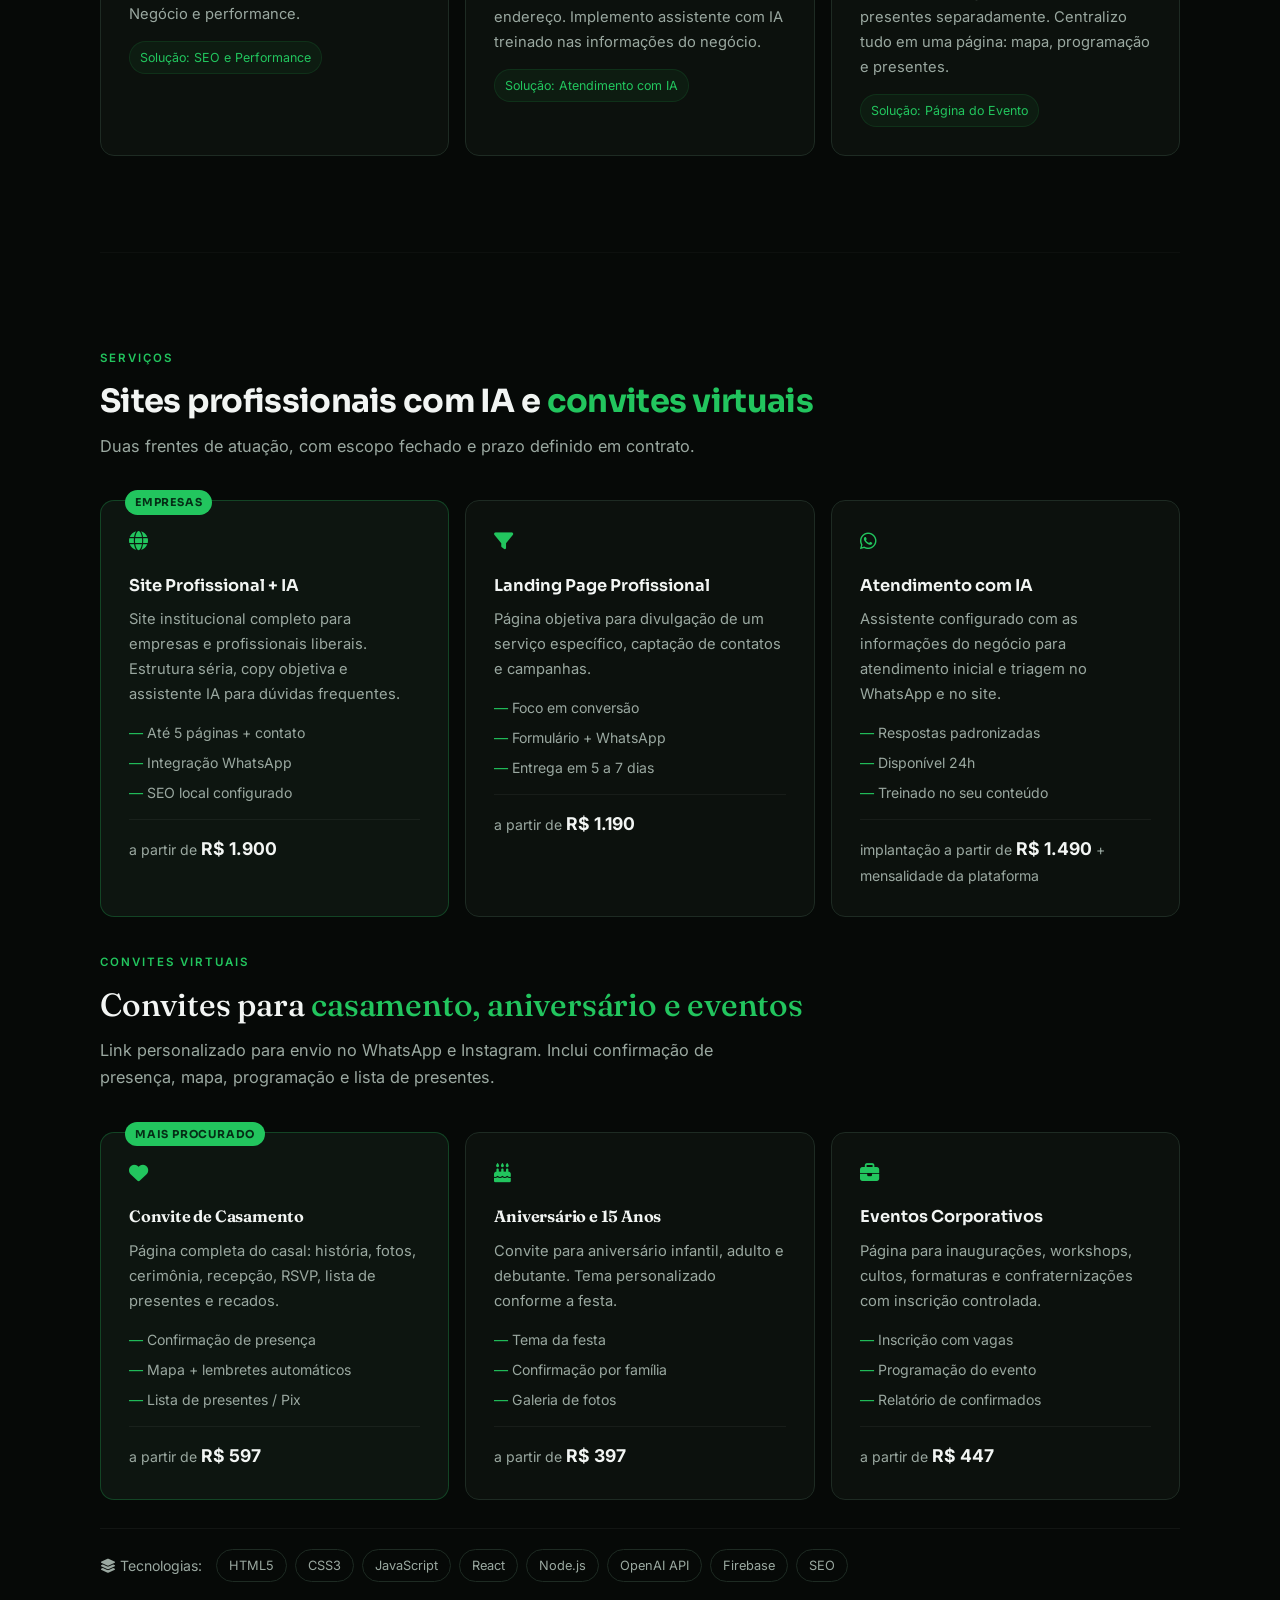
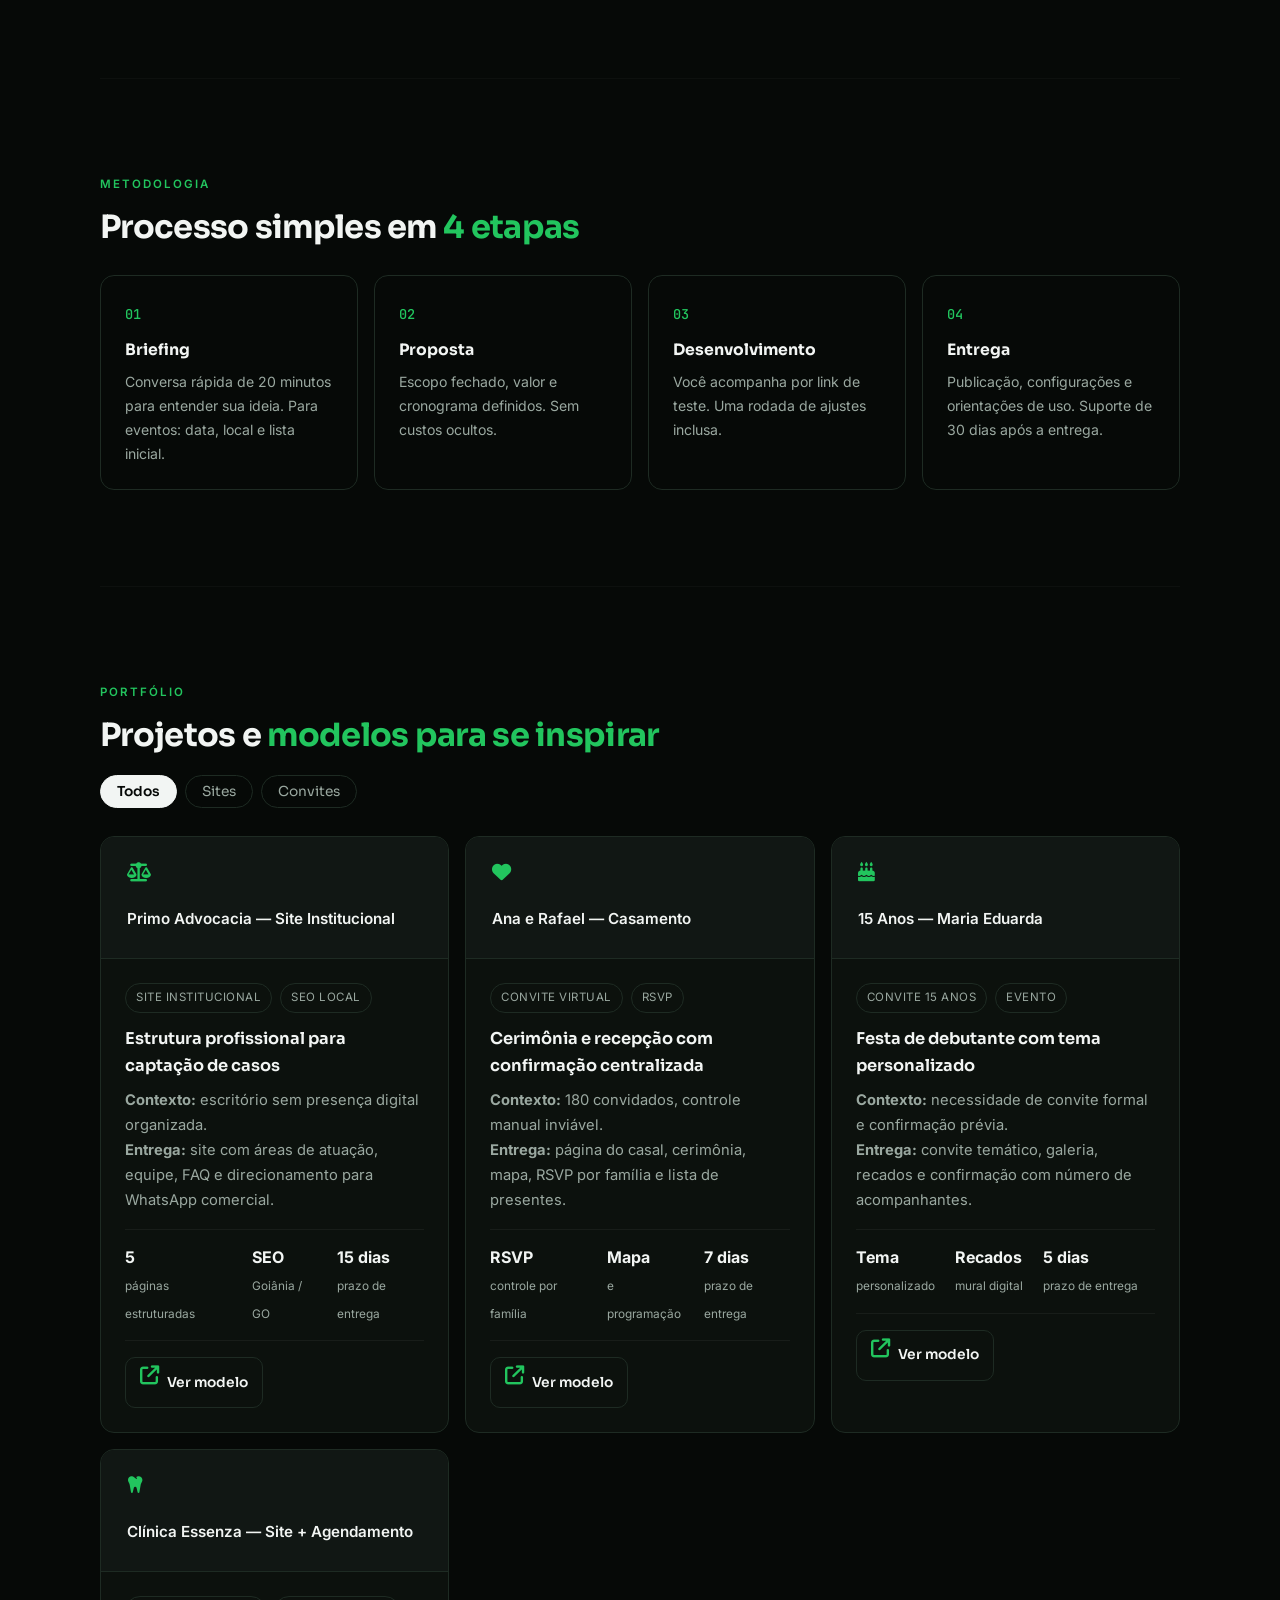
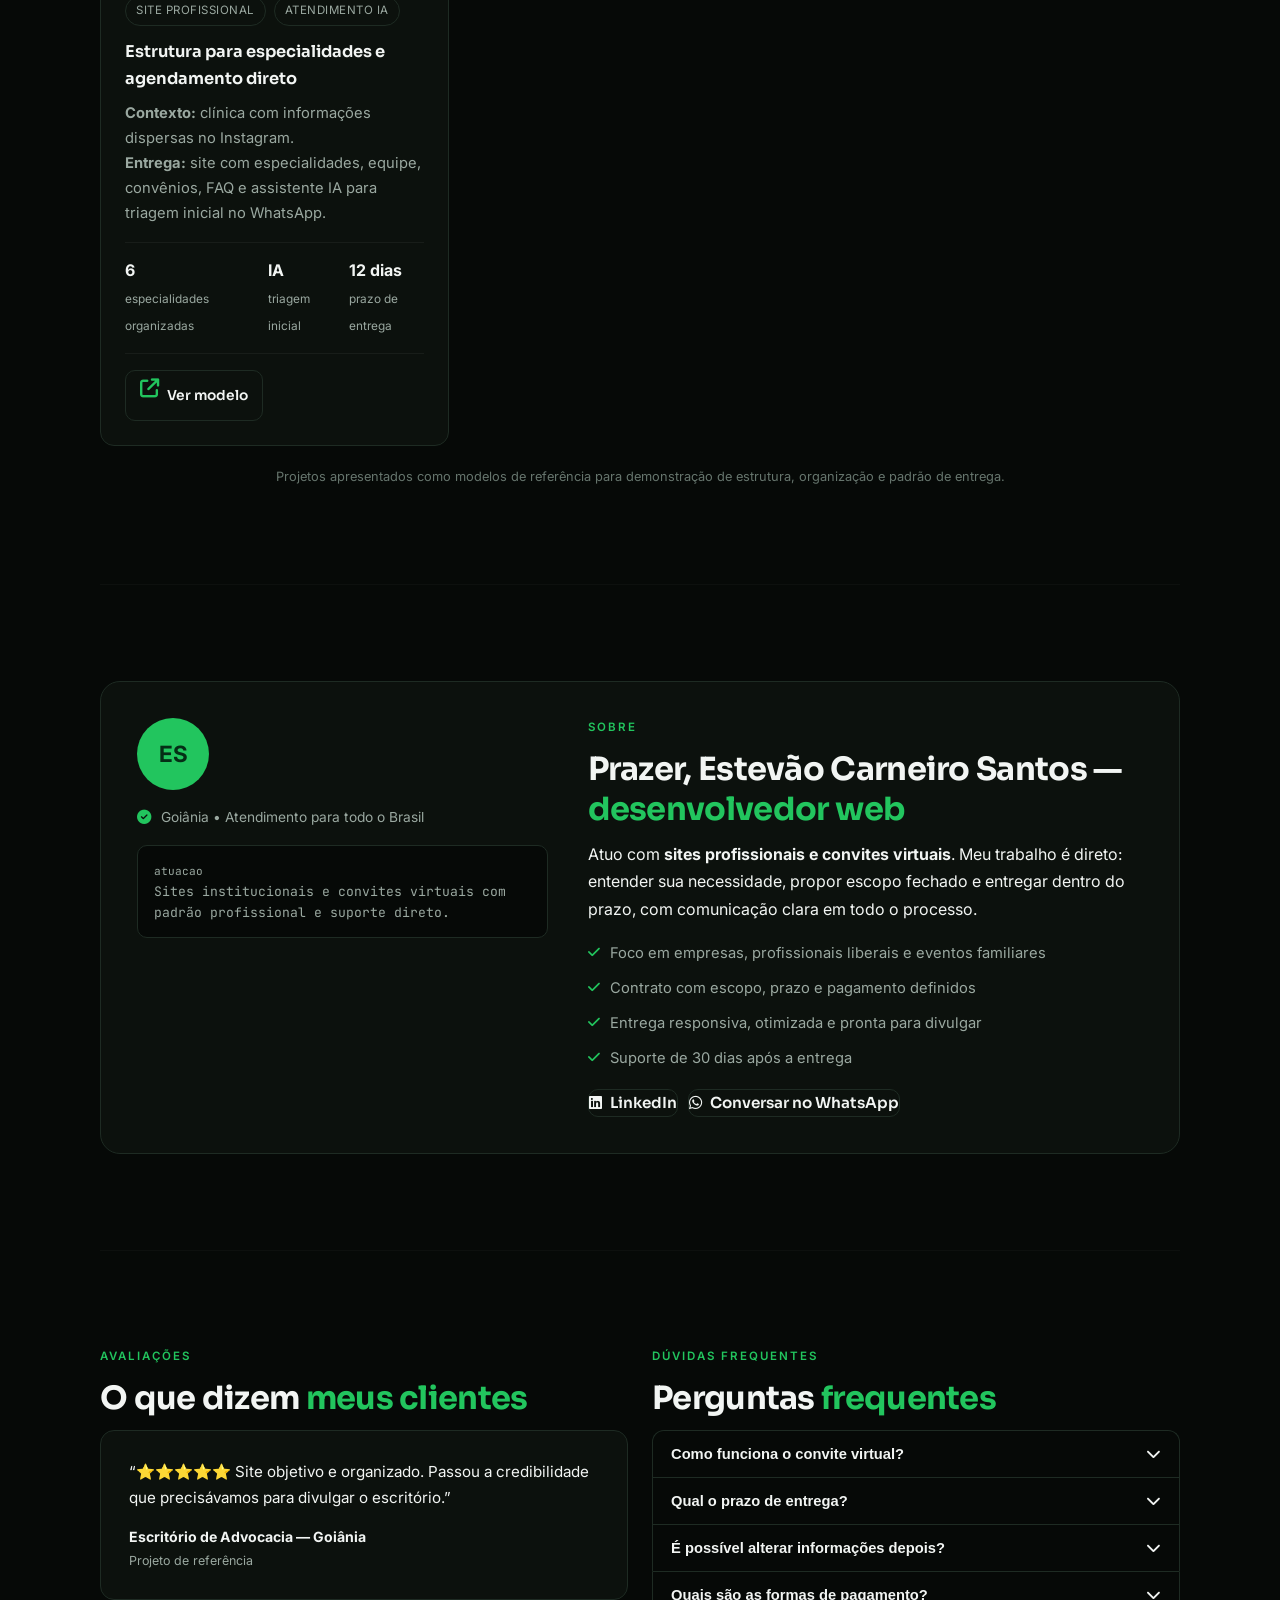
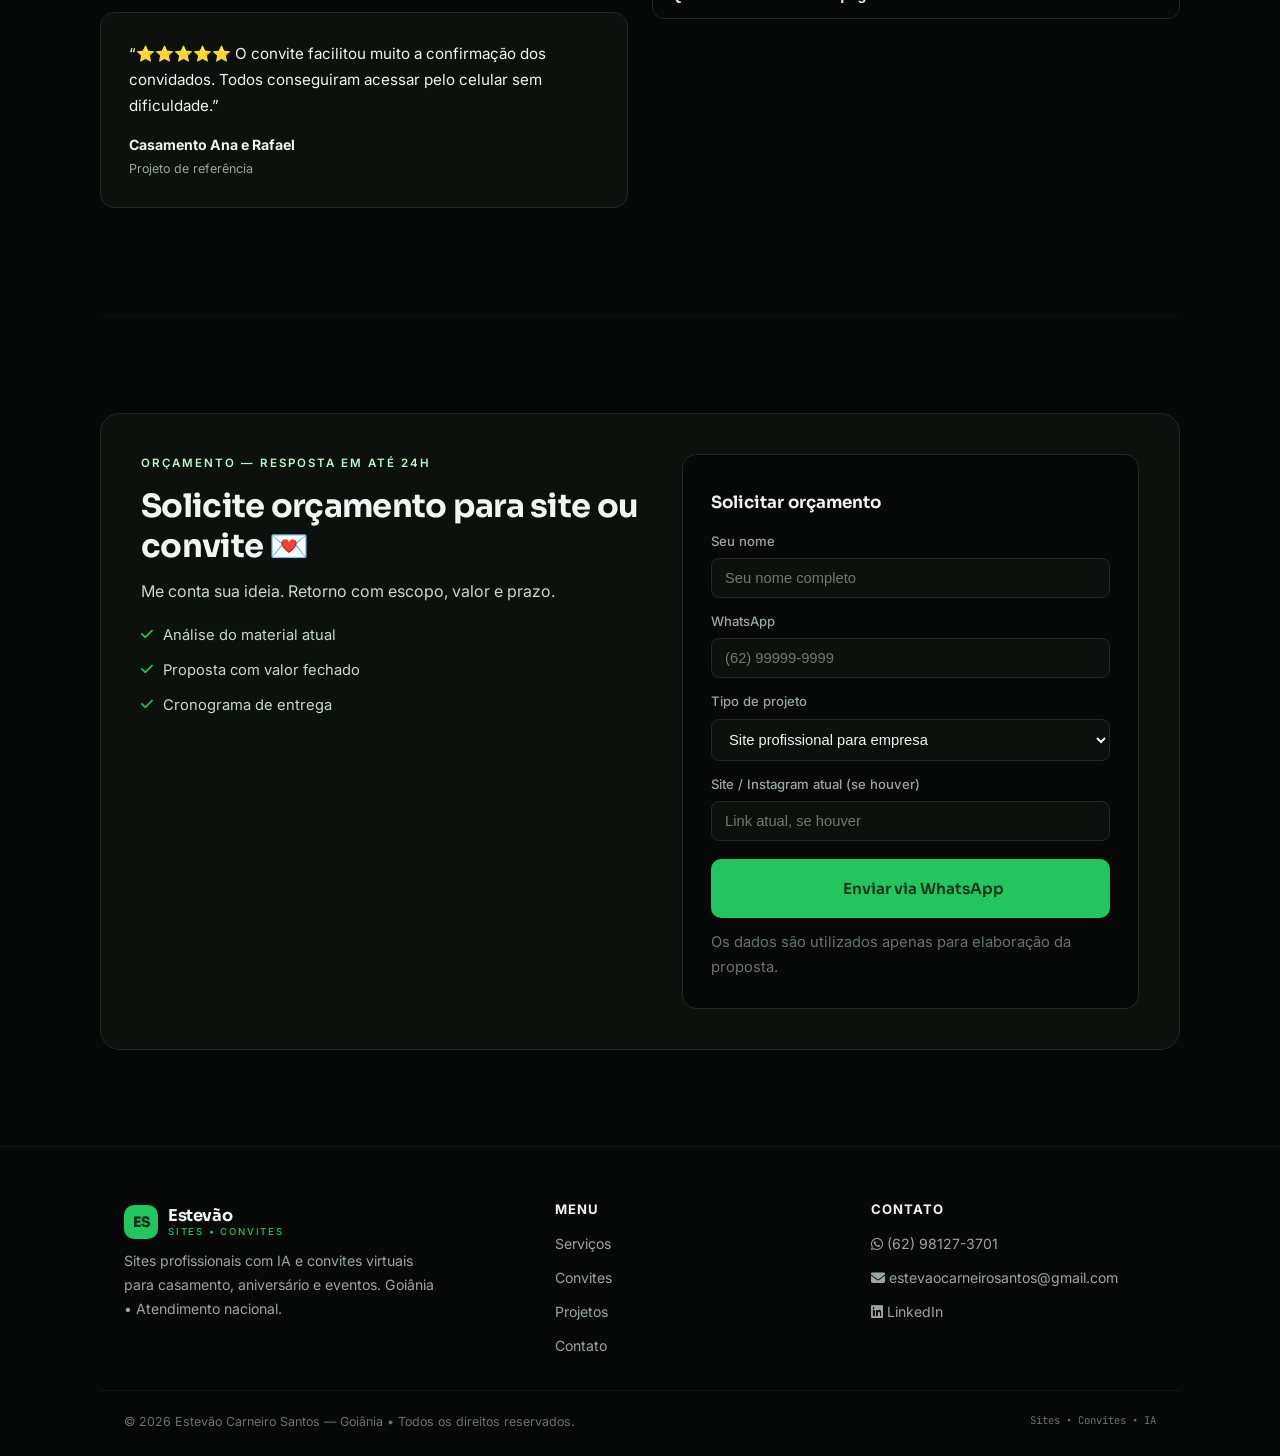
==== commit a4c75fa1: "corrige nome para Estevao Carneiro Santos, mantem apenas Estevao no logo" ====
--- a/index.html
+++ b/index.html
@@ -1,11 +1,12 @@
+<!DOCTYPE html>
 <html lang="pt-BR">
 <head>
   <meta charset="UTF-8" />
   <meta name="viewport" content="width=device-width, initial-scale=1.0" />
-  <title>Estevão | Sites Profissionais com IA + Convites Virtuais em Goiânia</title>
+  <title>Estevão Carneiro Santos | Sites Profissionais com IA + Convites Virtuais em Goiânia</title>
   <meta name="description" content="Desenvolvedor em Goiânia especializado em sites profissionais com IA para empresas e convites virtuais para casamento, aniversário, 15 anos e eventos corporativos. Confirmação de presença, lista de presentes e atendimento automatizado." />
   <link rel="icon" type="image/svg+xml" href="/favicon.svg" />
-  <meta property="og:title" content="Estevão | Sites Profissionais + Convites Virtuais" />
+  <meta property="og:title" content="Estevão Carneiro Santos | Sites Profissionais + Convites Virtuais" />
   <meta property="og:description" content="Sites profissionais com IA e convites virtuais para casamento, aniversário e eventos. Goiânia • Atendimento nacional." />
   <meta property="og:type" content="website" />
   <link rel="preconnect" href="https://fonts.googleapis.com">
@@ -40,7 +41,7 @@
       <div class="hero-text">
         <div class="badge"><span class="pulse"></span> Goiânia • Agenda aberta para novos projetos</div>
         <h1>Sites profissionais e <span class="gradient">convites virtuais</span> que transmitem credibilidade</h1>
-        <p class="subtitle">Olá, sou <strong>Estevão, desenvolvedor web em Goiânia</strong>. Ajudo empresas com um site sério e organizado, e famílias com convites virtuais para <strong>casamento, aniversário, 15 anos e eventos corporativos</strong> — com confirmação de presença e atendimento por IA.</p>
+        <p class="subtitle">Olá, sou <strong>Estevão Carneiro Santos, desenvolvedor web em Goiânia</strong>. Ajudo empresas com um site sério e organizado, e famílias com convites virtuais para <strong>casamento, aniversário, 15 anos e eventos corporativos</strong> — com confirmação de presença e atendimento por IA.</p>
         <div class="hero-cta">
           <a href="#contato" class="btn btn-primary btn-large"><i class="fa-brands fa-whatsapp"></i> Solicitar orçamento</a>
           <a href="#projetos" class="btn btn-ghost btn-large"> Ver projetos</a>
@@ -191,7 +192,7 @@
         </div>
         <div>
           <p class="eyebrow">Sobre</p>
-          <h2>Prazer, Estevão — <span class="gradient">desenvolvedor web</span></h2>
+          <h2>Prazer, Estevão Carneiro Santos — <span class="gradient">desenvolvedor web</span></h2>
           <p>Atuo com <strong>sites profissionais e convites virtuais</strong>. Meu trabalho é direto: entender sua necessidade, propor escopo fechado e entregar dentro do prazo, com comunicação clara em todo o processo.</p>
           <ul class="check-list">
             <li><i class="fa-solid fa-check"></i> Foco em empresas, profissionais liberais e eventos familiares</li>
@@ -271,7 +272,7 @@
       <div><strong>Menu</strong><a href="#solucoes">Serviços</a><a href="#convites">Convites</a><a href="#projetos">Projetos</a><a href="#contato">Contato</a></div>
       <div><strong>Contato</strong><a href="https://wa.me/5562981273701" target="_blank"><i class="fa-brands fa-whatsapp"></i> (62) 98127-3701</a><a href="mailto:estevaocarneirosantos@gmail.com"><i class="fa-solid fa-envelope"></i> estevaocarneirosantos@gmail.com</a><a href="https://www.linkedin.com/" target="_blank" rel="noopener"><i class="fa-brands fa-linkedin"></i> LinkedIn</a></div>
     </div>
-    <div class="container foot-bottom"><span>© 2026 Estevão — Goiânia • Todos os direitos reservados.</span><span class="mono">Sites • Convites • IA</span></div>
+    <div class="container foot-bottom"><span>© 2026 Estevão Carneiro Santos — Goiânia • Todos os direitos reservados.</span><span class="mono">Sites • Convites • IA</span></div>
   </footer>
 
   <a href="https://wa.me/5562981273701?text=Ol%C3%A1%20Estev%C3%A3o%2C%20quero%20um%20or%C3%A7amento%20para%20site%20ou%20convite%20virtual." class="whats-float" target="_blank" aria-label="WhatsApp"><i class="fa-brands fa-whatsapp"></i></a>
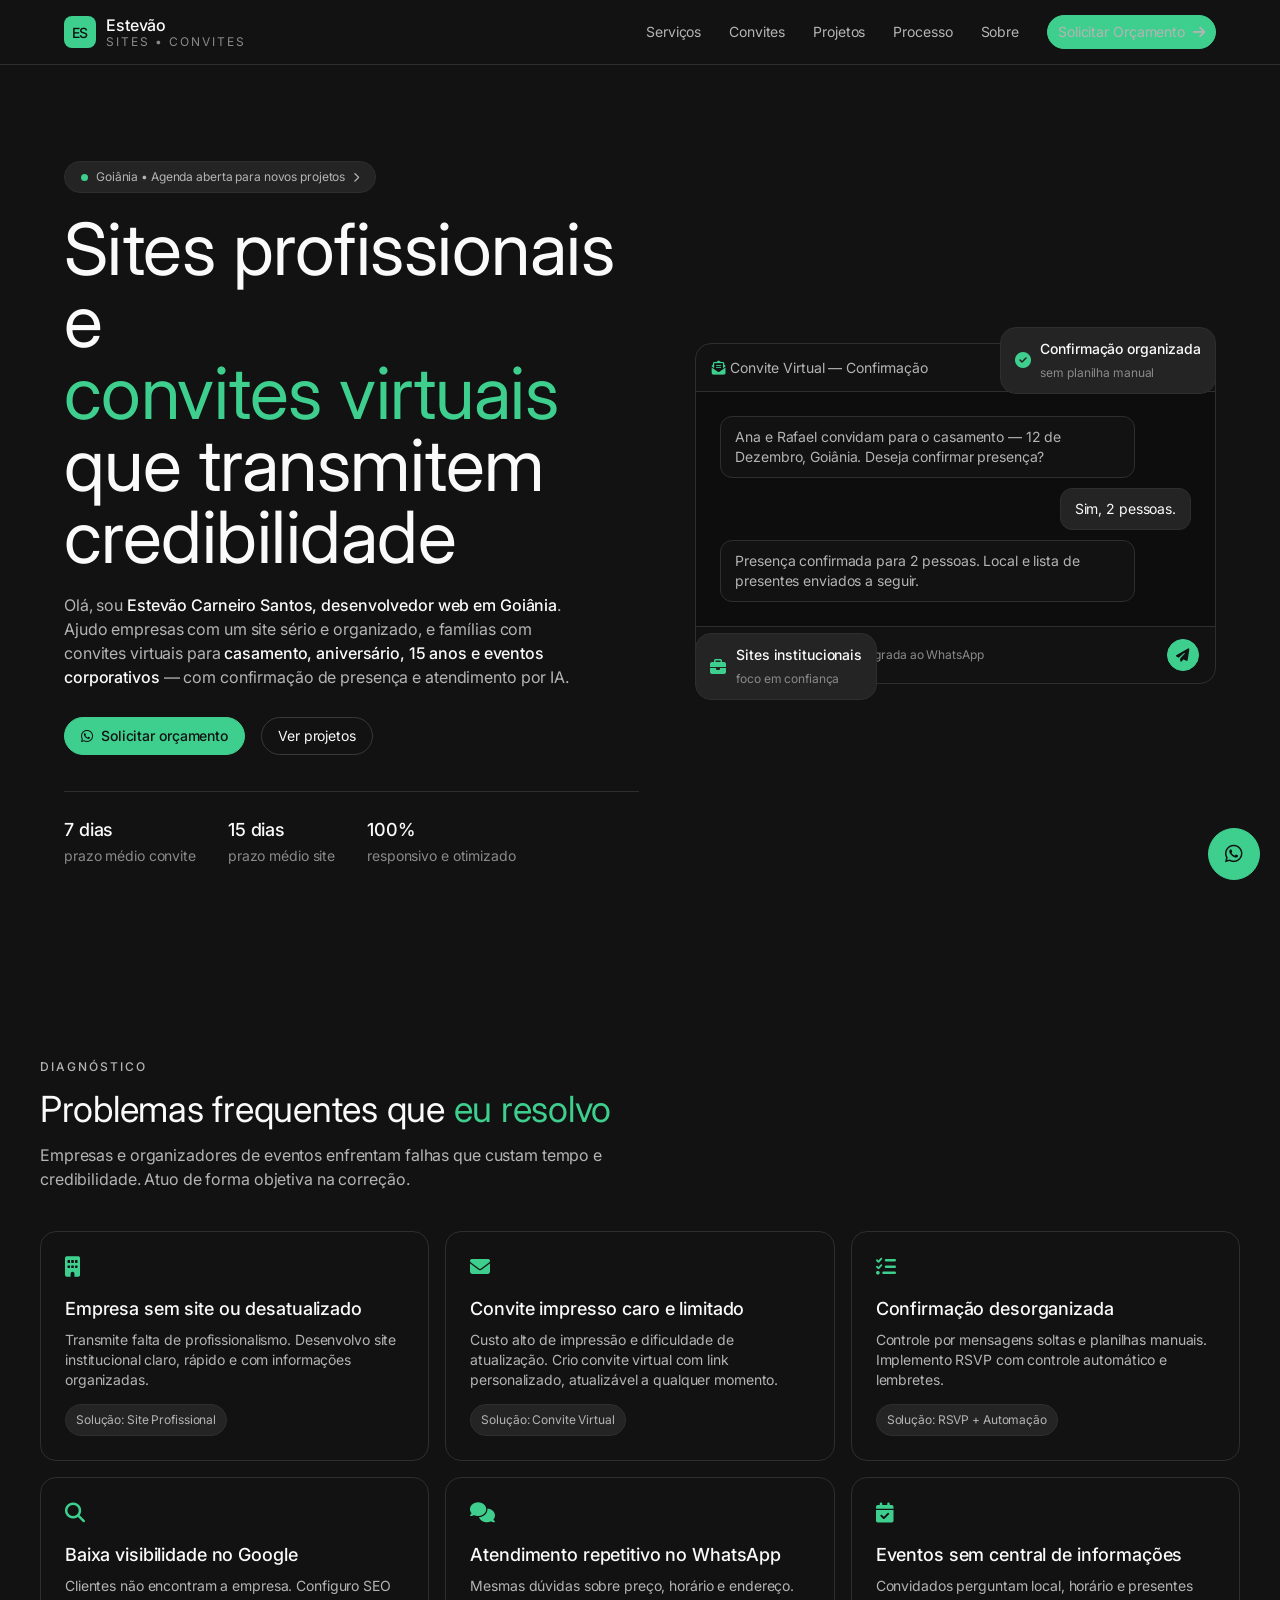
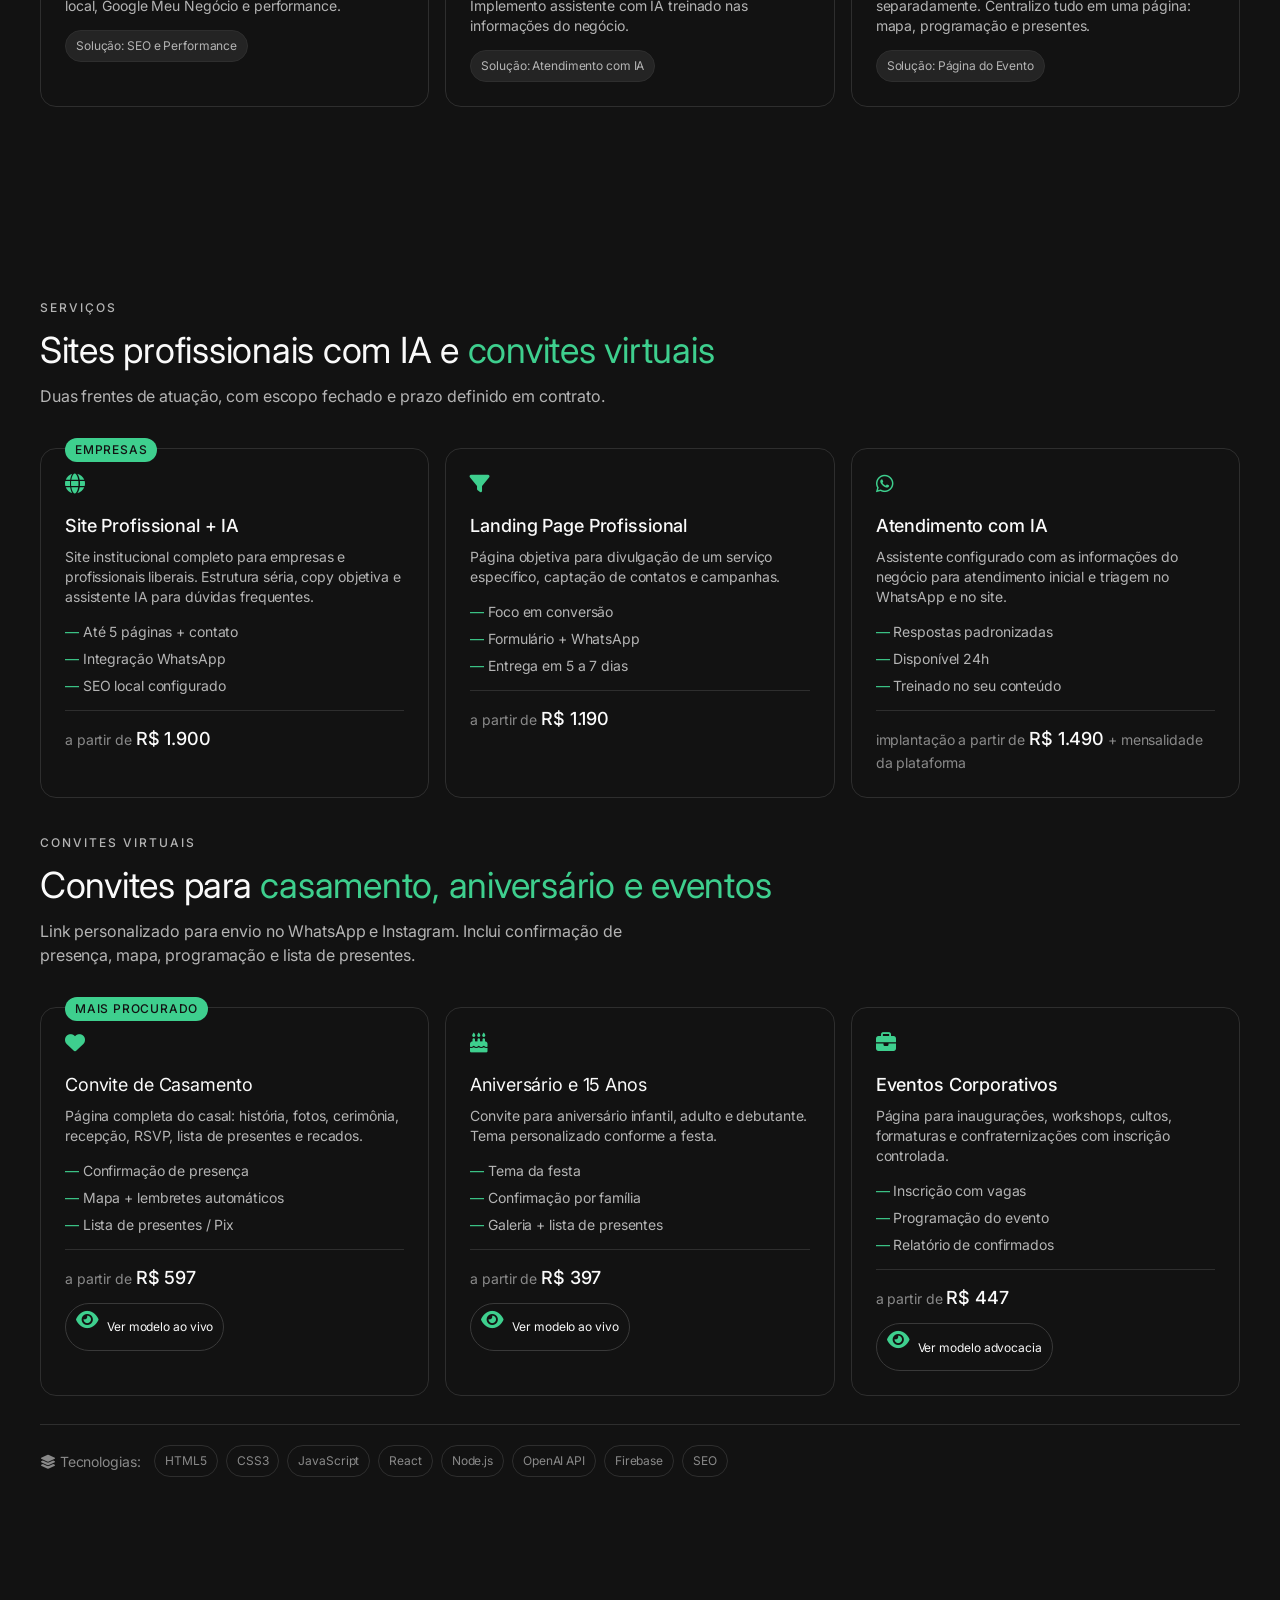
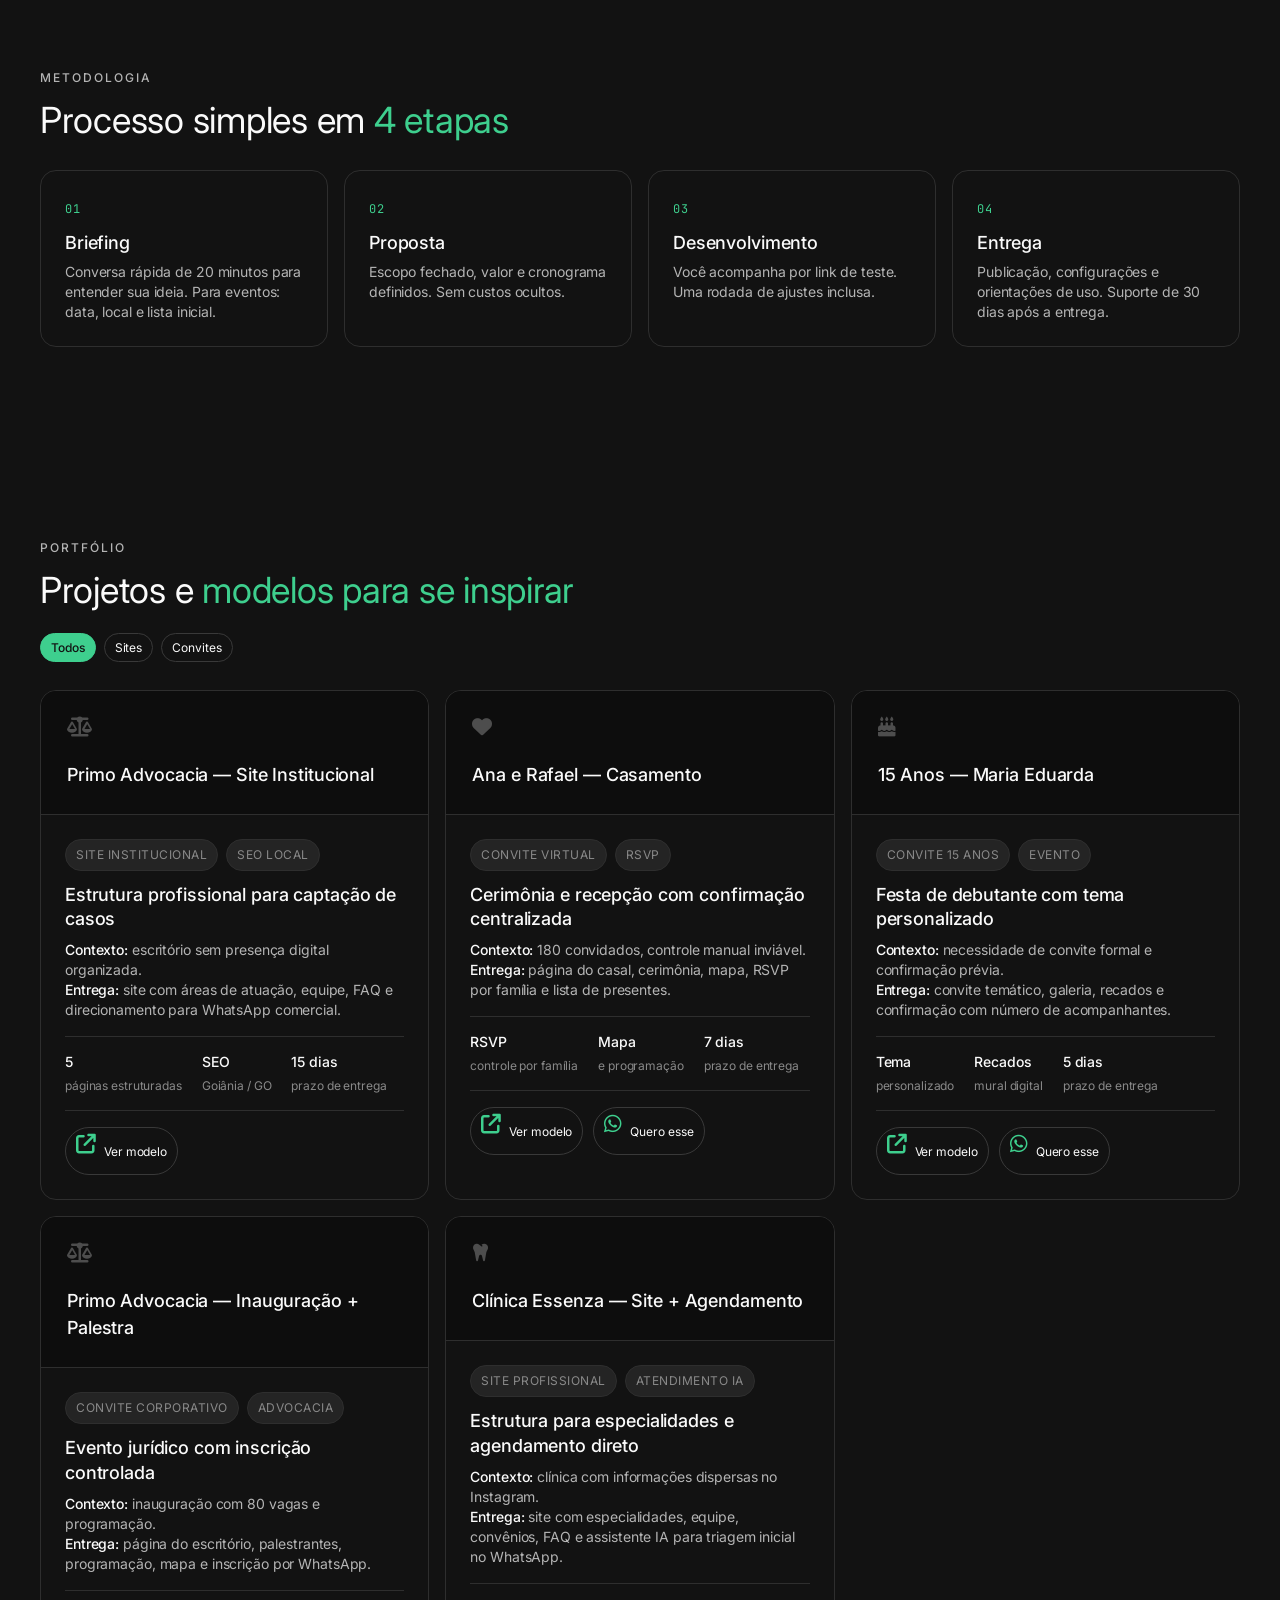
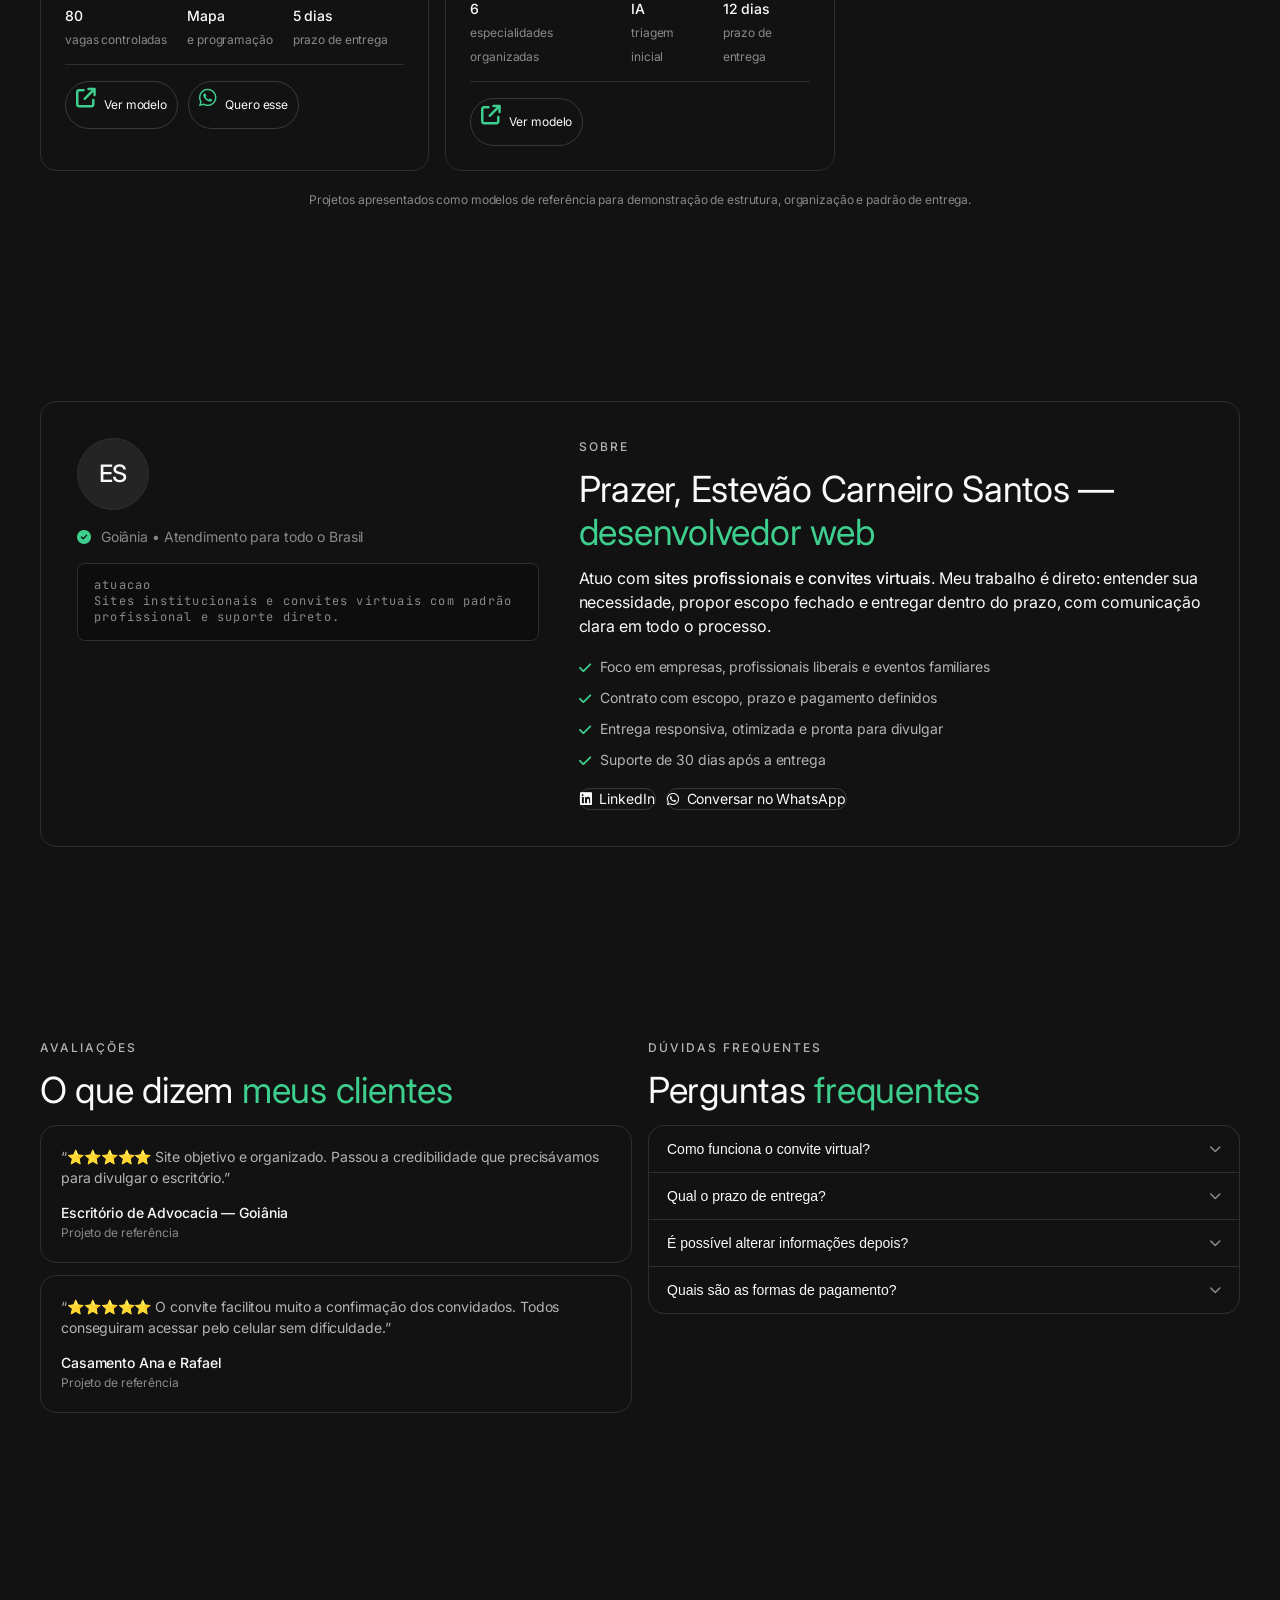
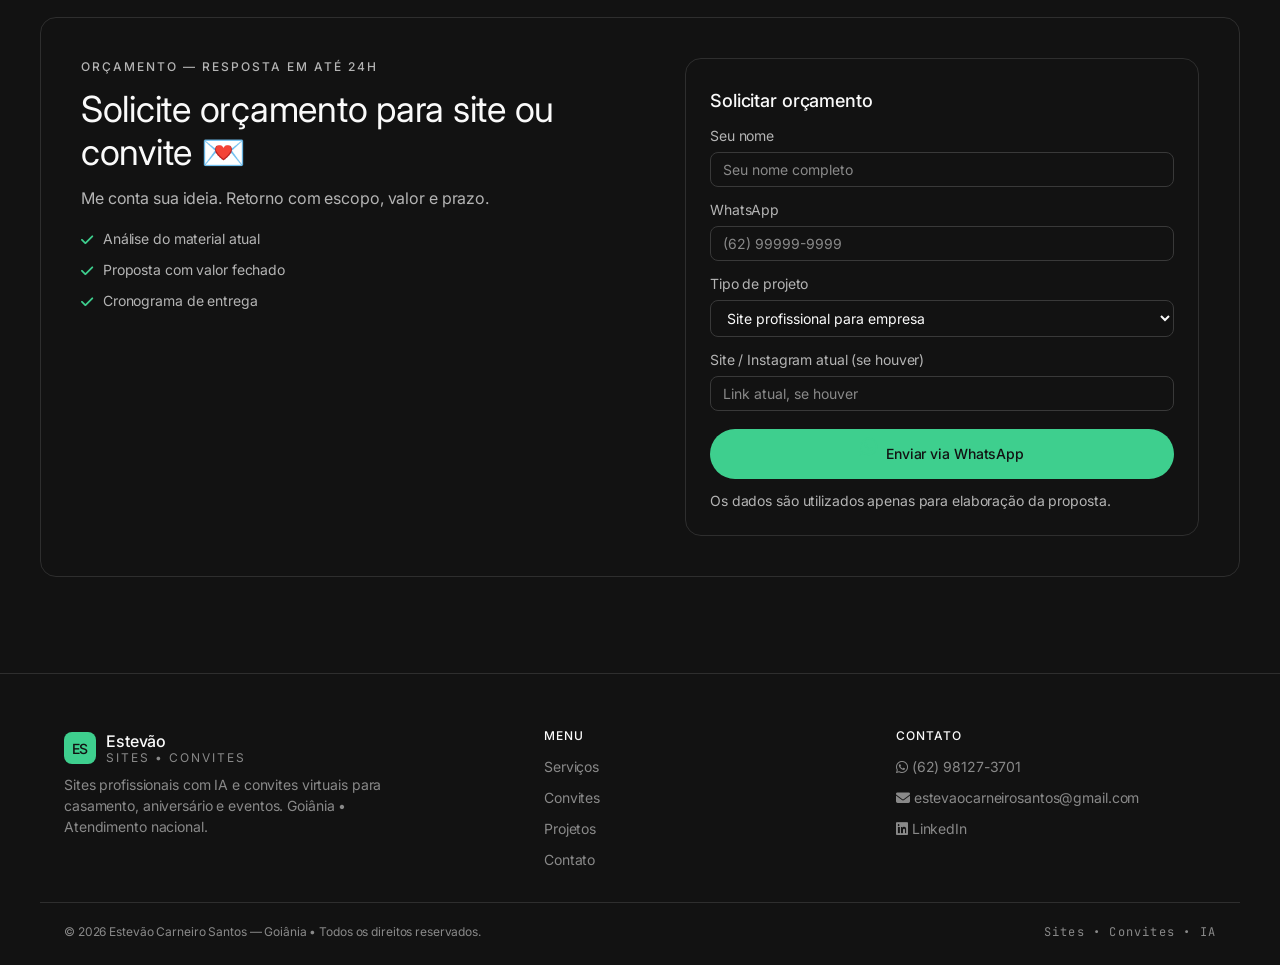
==== commit e3c1db32: "style: aplica design system Supabase midnight + phosphor green" ====
--- a/index.html
+++ b/index.html
@@ -11,7 +11,7 @@
   <meta property="og:type" content="website" />
   <link rel="preconnect" href="https://fonts.googleapis.com">
   <link rel="preconnect" href="https://fonts.gstatic.com" crossorigin>
-  <link href="https://fonts.googleapis.com/css2?family=Inter:wght@400;500;600&family=Sora:wght@600;700;800&family=Fraunces:ital,opsz,wght@0,9..144,500;0,9..144,600;1,9..144,500&family=JetBrains+Mono:wght@400;500&display=swap" rel="stylesheet">
+  <link href="https://fonts.googleapis.com/css2?family=Inter:wght@400;500&family=JetBrains+Mono:wght@400&display=swap" rel="stylesheet">
   <link rel="stylesheet" href="https://cdnjs.cloudflare.com/ajax/libs/font-awesome/6.5.2/css/all.min.css">
   <link rel="stylesheet" href="style.css" />
 </head>
@@ -39,8 +39,8 @@
     <!-- HERO -->
     <section class="hero container" id="inicio">
       <div class="hero-text">
-        <div class="badge"><span class="pulse"></span> Goiânia • Agenda aberta para novos projetos</div>
-        <h1>Sites profissionais e <span class="gradient">convites virtuais</span> que transmitem credibilidade</h1>
+        <div class="badge"><span class="pulse"></span> Goiânia • Agenda aberta para novos projetos <i class="fa-solid fa-chevron-right"></i></div>
+        <h1>Sites profissionais e<br><span class="gradient">convites virtuais</span> que transmitem credibilidade</h1>
         <p class="subtitle">Olá, sou <strong>Estevão Carneiro Santos, desenvolvedor web em Goiânia</strong>. Ajudo empresas com um site sério e organizado, e famílias com convites virtuais para <strong>casamento, aniversário, 15 anos e eventos corporativos</strong> — com confirmação de presença e atendimento por IA.</p>
         <div class="hero-cta">
           <a href="#contato" class="btn btn-primary btn-large"><i class="fa-brands fa-whatsapp"></i> Solicitar orçamento</a>
@@ -106,9 +106,9 @@
       <h2 class="serif">Convites para <span class="gradient">casamento, aniversário e eventos</span></h2>
       <p class="section-desc">Link personalizado para envio no WhatsApp e Instagram. Inclui confirmação de presença, mapa, programação e lista de presentes.</p>
       <div class="grid-3">
-        <div class="card service featured"><div class="flag">MAIS PROCURADO</div><i class="fa-solid fa-heart"></i><h3 class="serif">Convite de Casamento</h3><p>Página completa do casal: história, fotos, cerimônia, recepção, RSVP, lista de presentes e recados.</p><ul><li>Confirmação de presença</li><li>Mapa + lembretes automáticos</li><li>Lista de presentes / Pix</li></ul><div class="price">a partir de <strong>R$ 597</strong></div></div>
-        <div class="card service"><i class="fa-solid fa-cake-candles"></i><h3 class="serif">Aniversário e 15 Anos</h3><p>Convite para aniversário infantil, adulto e debutante. Tema personalizado conforme a festa.</p><ul><li>Tema da festa</li><li>Confirmação por família</li><li>Galeria de fotos</li></ul><div class="price">a partir de <strong>R$ 397</strong></div></div>
-        <div class="card service"><i class="fa-solid fa-briefcase"></i><h3>Eventos Corporativos</h3><p>Página para inaugurações, workshops, cultos, formaturas e confraternizações com inscrição controlada.</p><ul><li>Inscrição com vagas</li><li>Programação do evento</li><li>Relatório de confirmados</li></ul><div class="price">a partir de <strong>R$ 447</strong></div></div>
+        <div class="card service featured"><div class="flag">MAIS PROCURADO</div><i class="fa-solid fa-heart"></i><h3 class="serif">Convite de Casamento</h3><p>Página completa do casal: história, fotos, cerimônia, recepção, RSVP, lista de presentes e recados.</p><ul><li>Confirmação de presença</li><li>Mapa + lembretes automáticos</li><li>Lista de presentes / Pix</li></ul><div class="price">a partir de <strong>R$ 597</strong></div><a href="convite-casamento.html" class="btn btn-small btn-ghost" style="margin-top:12px"><i class="fa-solid fa-eye"></i> Ver modelo ao vivo</a></div>
+        <div class="card service"><i class="fa-solid fa-cake-candles"></i><h3 class="serif">Aniversário e 15 Anos</h3><p>Convite para aniversário infantil, adulto e debutante. Tema personalizado conforme a festa.</p><ul><li>Tema da festa</li><li>Confirmação por família</li><li>Galeria + lista de presentes</li></ul><div class="price">a partir de <strong>R$ 397</strong></div><a href="convite-15anos.html" class="btn btn-small btn-ghost" style="margin-top:12px"><i class="fa-solid fa-eye"></i> Ver modelo ao vivo</a></div>
+        <div class="card service"><i class="fa-solid fa-briefcase"></i><h3>Eventos Corporativos</h3><p>Página para inaugurações, workshops, cultos, formaturas e confraternizações com inscrição controlada.</p><ul><li>Inscrição com vagas</li><li>Programação do evento</li><li>Relatório de confirmados</li></ul><div class="price">a partir de <strong>R$ 447</strong></div><a href="convite-corporativo.html" class="btn btn-small btn-ghost" style="margin-top:12px"><i class="fa-solid fa-eye"></i> Ver modelo advocacia</a></div>
       </div>
       <div class="stack">
         <p><i class="fa-solid fa-layer-group"></i> Tecnologias:</p>
@@ -155,7 +155,7 @@
             <h3>Cerimônia e recepção com confirmação centralizada</h3>
             <p><strong>Contexto:</strong> 180 convidados, controle manual inviável.<br><strong>Entrega:</strong> página do casal, cerimônia, mapa, RSVP por família e lista de presentes.</p>
             <div class="metrics"><div><strong>RSVP</strong><span>controle por família</span></div><div><strong>Mapa</strong><span>e programação</span></div><div><strong>7 dias</strong><span>prazo de entrega</span></div></div>
-            <div class="proj-links"><a href="https://wa.me/5562981273701?text=Ol%C3%A1%20Estev%C3%A3o%2C%20quero%20ver%20o%20modelo%20de%20convite%20de%20casamento." target="_blank" rel="noopener" class="btn btn-small btn-ghost"><i class="fa-solid fa-arrow-up-right-from-square"></i> Ver modelo</a></div>
+            <div class="proj-links"><a href="convite-casamento.html" class="btn btn-small btn-ghost"><i class="fa-solid fa-arrow-up-right-from-square"></i> Ver modelo</a><a href="https://wa.me/5562981273701?text=Ol%C3%A1%20Estev%C3%A3o%2C%20quero%20um%20convite%20de%20casamento%20como%20esse." target="_blank" rel="noopener" class="btn btn-small btn-ghost"><i class="fa-brands fa-whatsapp"></i> Quero esse</a></div>
           </div>
         </article>
         <article class="card project" data-cat="convite">
@@ -165,7 +165,17 @@
             <h3>Festa de debutante com tema personalizado</h3>
             <p><strong>Contexto:</strong> necessidade de convite formal e confirmação prévia.<br><strong>Entrega:</strong> convite temático, galeria, recados e confirmação com número de acompanhantes.</p>
             <div class="metrics"><div><strong>Tema</strong><span>personalizado</span></div><div><strong>Recados</strong><span>mural digital</span></div><div><strong>5 dias</strong><span>prazo de entrega</span></div></div>
-            <div class="proj-links"><a href="https://wa.me/5562981273701?text=Ol%C3%A1%20Estev%C3%A3o%2C%20quero%20ver%20o%20modelo%20de%20convite%2015%20anos." target="_blank" rel="noopener" class="btn btn-small btn-ghost"><i class="fa-solid fa-arrow-up-right-from-square"></i> Ver modelo</a></div>
+            <div class="proj-links"><a href="convite-15anos.html" class="btn btn-small btn-ghost"><i class="fa-solid fa-arrow-up-right-from-square"></i> Ver modelo</a><a href="https://wa.me/5562981273701?text=Ol%C3%A1%20Estev%C3%A3o%2C%20quero%20um%20convite%2015%20anos%20como%20esse." target="_blank" rel="noopener" class="btn btn-small btn-ghost"><i class="fa-brands fa-whatsapp"></i> Quero esse</a></div>
+          </div>
+        </article>
+        <article class="card project" data-cat="convite">
+          <div class="proj-img"><i class="fa-solid fa-scale-balanced"></i><span>Primo Advocacia — Inauguração + Palestra</span></div>
+          <div class="proj-body">
+            <div class="proj-tags"><span>Convite Corporativo</span><span>Advocacia</span></div>
+            <h3>Evento jurídico com inscrição controlada</h3>
+            <p><strong>Contexto:</strong> inauguração com 80 vagas e programação.<br><strong>Entrega:</strong> página do escritório, palestrantes, programação, mapa e inscrição por WhatsApp.</p>
+            <div class="metrics"><div><strong>80</strong><span>vagas controladas</span></div><div><strong>Mapa</strong><span>e programação</span></div><div><strong>5 dias</strong><span>prazo de entrega</span></div></div>
+            <div class="proj-links"><a href="convite-corporativo.html" class="btn btn-small btn-ghost"><i class="fa-solid fa-arrow-up-right-from-square"></i> Ver modelo</a><a href="https://wa.me/5562981273701?text=Ol%C3%A1%20Estev%C3%A3o%2C%20quero%20um%20convite%20corporativo%20como%20esse." target="_blank" rel="noopener" class="btn btn-small btn-ghost"><i class="fa-brands fa-whatsapp"></i> Quero esse</a></div>
           </div>
         </article>
         <article class="card project" data-cat="site">
@@ -201,7 +211,7 @@
             <li><i class="fa-solid fa-check"></i> Suporte de 30 dias após a entrega</li>
           </ul>
           <div class="about-cta">
-            <a href="https://www.linkedin.com/" target="_blank" rel="noopener" class="btn btn-ghost"><i class="fa-brands fa-linkedin"></i> LinkedIn</a>
+            <a href="https://www.linkedin.com/in/estev%C3%A3o-carneiro-santos-566528444/" target="_blank" rel="noopener" class="btn btn-ghost"><i class="fa-brands fa-linkedin"></i> LinkedIn</a>
             <a href="#contato" class="btn btn-ghost"><i class="fa-brands fa-whatsapp"></i> Conversar no WhatsApp</a>
           </div>
         </div>
@@ -270,7 +280,7 @@
     <div class="container foot-grid">
       <div><a href="#inicio" class="logo"><span class="logo-mark">ES</span><span class="logo-text">Estevão<small>sites • convites</small></span></a><p>Sites profissionais com IA e convites virtuais para casamento, aniversário e eventos. Goiânia • Atendimento nacional.</p></div>
       <div><strong>Menu</strong><a href="#solucoes">Serviços</a><a href="#convites">Convites</a><a href="#projetos">Projetos</a><a href="#contato">Contato</a></div>
-      <div><strong>Contato</strong><a href="https://wa.me/5562981273701" target="_blank"><i class="fa-brands fa-whatsapp"></i> (62) 98127-3701</a><a href="mailto:estevaocarneirosantos@gmail.com"><i class="fa-solid fa-envelope"></i> estevaocarneirosantos@gmail.com</a><a href="https://www.linkedin.com/" target="_blank" rel="noopener"><i class="fa-brands fa-linkedin"></i> LinkedIn</a></div>
+      <div><strong>Contato</strong><a href="https://wa.me/5562981273701" target="_blank"><i class="fa-brands fa-whatsapp"></i> (62) 98127-3701</a><a href="mailto:estevaocarneirosantos@gmail.com"><i class="fa-solid fa-envelope"></i> estevaocarneirosantos@gmail.com</a><a href="https://www.linkedin.com/in/estev%C3%A3o-carneiro-santos-566528444/" target="_blank" rel="noopener"><i class="fa-brands fa-linkedin"></i> LinkedIn</a></div>
     </div>
     <div class="container foot-bottom"><span>© 2026 Estevão Carneiro Santos — Goiânia • Todos os direitos reservados.</span><span class="mono">Sites • Convites • IA</span></div>
   </footer>
--- a/style.css
+++ b/style.css
@@ -1,163 +1,257 @@
+/* Supabase — Midnight code editor + phosphor green pulse
+   Canvas #121212, 99% grayscale, verde rationado. Flat, sem sombras, sem gradientes. */
 *{margin:0;padding:0;box-sizing:border-box}
 :root{
-  --bg:#060907; --card:#0c110d; --card-solid:#0c110d;
-  --border:#1e2b23; --text:#f2f5f3; --muted:#9aa8a0;
-  --primary:#22c55e; --primary-dark:#15803d; --secondary:#86efac;
-  --radius:14px;
-  --font-body:'Inter',system-ui,-apple-system,sans-serif;
-  --font-head:'Sora','Inter',system-ui,sans-serif;
-  --font-serif:'Fraunces',Georgia,serif;
+  /* Colors */
+  --color-phosphor-green:#3ecf8e;
+  --color-mint-pulse:#00c573;
+  --color-forest-depth:#1f4b37;
+  --color-midnight-emerald:#006239;
+  --color-snow:#fafafa;
+  --color-silver-mist:#b4b4b4;
+  --color-smoke:#898989;
+  --color-graphite:#4d4d4d;
+  --color-slate:#393939;
+  --color-charcoal:#2e2e2e;
+  --color-ash:#242424;
+  --color-obsidian:#121212;
+  --illustration-bg:#0d0d0d;
+
+  /* Typography */
+  --font-circular:'Inter',ui-sans-serif,system-ui,-apple-system,BlinkMacSystemFont,"Segoe UI",Roboto,sans-serif;
+  --font-source-code-pro:'JetBrains Mono',ui-monospace,SFMono-Regular,Menlo,Monaco,Consolas,monospace;
+
+  /* Scale */
+  --text-caption:12px; --leading-caption:1.5; --tracking-caption:-0.084px;
+  --text-body-sm:14px; --leading-body-sm:1.43; --tracking-body-sm:-0.098px;
+  --text-body:16px; --leading-body:1.5; --tracking-body:-0.112px;
+  --text-subheading:18px; --leading-subheading:1.38; --tracking-subheading:-0.126px;
+  --text-heading-sm:24px; --leading-heading-sm:1.33; --tracking-heading-sm:-0.168px;
+  --text-heading:36px; --leading-heading:1.2; --tracking-heading:-0.252px;
+  --text-display:72px; --leading-display:1; --tracking-display:-0.504px;
+
+  /* Layout */
+  --page-max-width:1200px;
+  --card-padding:24px;
+
+  /* Radii — vocabulário restrito */
+  --radius-tags:9999px;
+  --radius-cards:16px;
+  --radius-inputs:8px;
+  --radius-buttons:9999px;
+
+  /* Surfaces */
+  --surface-obsidian-canvas:#121212;
+  --surface-ash-card:#242424;
+  --surface-charcoal-border:#2e2e2e;
 }
 html{scroll-behavior:smooth}
-body{font-family:var(--font-body);background:var(--bg);color:var(--text);line-height:1.7;font-weight:400;overflow-x:hidden;-webkit-font-smoothing:antialiased}
-h1,h2,h3,.btn,.logo-text,.flag,.filters button{font-family:var(--font-head)}
-.serif{font-family:var(--font-serif)!important;font-weight:500;letter-spacing:-.2px}
+body{
+  font-family:var(--font-circular);
+  background:var(--color-obsidian);
+  color:var(--color-snow);
+  line-height:1.5;
+  font-weight:400;
+  letter-spacing:-0.007em;
+  overflow-x:hidden;
+  -webkit-font-smoothing:antialiased;
+}
+h1,h2,h3,.btn,.logo-text,.flag,.filters button{font-family:var(--font-circular);letter-spacing:-0.007em}
+strong{font-weight:500}
+/* Remove serif — sistema usa só Circular/Inter */
+.serif{font-family:var(--font-circular)!important;font-weight:400!important;letter-spacing:-0.007em!important}
+
+/* Sem glows / grids coloridos — canvas único flat */
 .bg-grid{display:none}
-.bg-glow{position:fixed;width:600px;height:400px;border-radius:50%;filter:blur(140px);opacity:.08;z-index:-1;pointer-events:none}
-.glow-1{background:#22c55e;top:-120px;left:50%;transform:translateX(-50%)}
-.glow-2{display:none}
-.container{max-width:1080px;margin:0 auto;padding:0 24px}
-.mono{font-family:'JetBrains Mono',monospace;font-size:.85em}
-.gradient{color:var(--primary)}
-.eyebrow{color:var(--primary);text-transform:uppercase;letter-spacing:2px;font-size:.72rem;font-weight:600;margin-bottom:12px}
-.eyebrow.light{color:#bbf7d0}
-h1{font-family:var(--font-head);font-size:clamp(2.2rem,4vw,3.2rem);line-height:1.12;font-weight:800;letter-spacing:-1.4px}
-h2{font-family:var(--font-head);font-size:clamp(1.5rem,2.6vw,2rem);line-height:1.25;letter-spacing:-.7px;margin-bottom:12px;font-weight:700}
-.section{padding:96px 0;border-top:1px solid #ffffff08}
-.section:first-of-type{border-top:none}
-.section-desc{color:var(--muted);max-width:640px;margin:8px 0 40px;font-size:1.02rem}
-/* NAV */
-.nav{position:sticky;top:0;z-index:50;backdrop-filter:blur(12px);background:#060907d9;border-bottom:1px solid #ffffff0d}
-.nav-inner{display:flex;align-items:center;justify-content:space-between;height:68px}
-.logo{display:inline-flex;align-items:center;gap:10px;text-decoration:none;color:var(--text)}
-.logo-mark{display:inline-flex;align-items:center;justify-content:center;width:34px;height:34px;background:var(--primary);color:#052e16;border-radius:10px;font-family:var(--font-head);font-weight:800;font-size:.9rem;letter-spacing:-.5px}
-.logo-text{display:flex;flex-direction:column;line-height:1;font-family:var(--font-head);font-weight:700;font-size:1.02rem;letter-spacing:-.4px;text-transform:none}
-.logo-text small{font-family:var(--font-body);font-weight:500;font-size:.6rem;letter-spacing:1.8px;text-transform:uppercase;color:var(--primary);margin-top:3px}
-.logo-icon{display:none}
+.bg-glow{display:none}
+
+.container{max-width:var(--page-max-width);margin:0 auto;padding:0 24px}
+.mono{font-family:var(--font-source-code-pro);font-size:12px;letter-spacing:.1em}
+/* Verde rationado: só ênfase, sem gradiente */
+.gradient{color:var(--color-phosphor-green)}
+.eyebrow{color:var(--color-silver-mist);text-transform:uppercase;letter-spacing:2px;font-size:12px;font-weight:500;margin-bottom:12px}
+.eyebrow.light{color:var(--color-silver-mist)}
+
+h1{
+  font-size:var(--text-display);
+  line-height:var(--leading-display);
+  letter-spacing:var(--tracking-display);
+  font-weight:400;
+}
+h2{
+  font-size:var(--text-heading);
+  line-height:var(--leading-heading);
+  letter-spacing:var(--tracking-heading);
+  font-weight:400;
+  margin-bottom:12px;
+  color:var(--color-snow);
+}
+/* Flow contínuo — sem divisores visíveis, só respiro */
+.section{padding:96px 0}
+.section-desc{color:var(--color-silver-mist);max-width:640px;margin:8px 0 40px;font-size:var(--text-body);line-height:var(--leading-body)}
+
+/* NAV — 64px, borda hairline */
+.nav{position:sticky;top:0;z-index:50;background:var(--color-obsidian);border-bottom:1px solid var(--color-charcoal)}
+.nav-inner{display:flex;align-items:center;justify-content:space-between;height:64px}
+.logo{display:inline-flex;align-items:center;gap:10px;text-decoration:none;color:var(--color-snow)}
+.logo-mark{display:inline-flex;align-items:center;justify-content:center;width:32px;height:32px;background:var(--color-phosphor-green);color:var(--color-obsidian);border-radius:8px;font-weight:500;font-size:14px;letter-spacing:-0.007em}
+.logo-text{display:flex;flex-direction:column;line-height:1;font-weight:500;font-size:16px}
+.logo-text small{font-weight:400;font-size:12px;letter-spacing:2px;text-transform:uppercase;color:var(--color-smoke);margin-top:3px}
 .nav-links{display:flex;gap:28px;align-items:center}
-.nav-links a{color:var(--muted);text-decoration:none;font-weight:500;font-size:.92rem;transition:.2s}
-.nav-links a:hover{color:var(--text)}
-.menu-btn{display:none;background:none;border:1px solid var(--border);color:var(--text);border-radius:8px;padding:8px 12px}
-/* BUTTONS */
-.btn{display:inline-flex;align-items:center;gap:8px;border-radius:10px;text-decoration:none;font-weight:600;transition:.2s;border:1px solid transparent;cursor:pointer;font-size:.95rem}
-.btn-primary{background:var(--primary);color:#052e16}
-.btn-primary:hover{background:#4ade80;transform:none}
-.btn-ghost{border-color:var(--border);color:var(--text);background:transparent}
-.btn-ghost:hover{border-color:var(--primary);color:var(--primary)}
-.btn-large{padding:13px 20px}
-.btn-small{padding:8px 14px;font-size:.86rem}
-/* HERO */
-.hero{display:grid;grid-template-columns:1.05fr .95fr;gap:56px;padding:72px 24px 80px;align-items:center;border-top:none!important}
-.badge{display:inline-flex;align-items:center;gap:8px;border:1px solid var(--border);background:var(--card);padding:6px 13px;border-radius:100px;font-size:.8rem;color:var(--muted);margin-bottom:20px}
-.pulse{width:7px;height:7px;background:var(--primary);border-radius:50%}
-.subtitle{color:var(--muted);font-size:1.05rem;margin:20px 0 28px;max-width:520px}
-.hero-cta{display:flex;gap:12px;flex-wrap:wrap}
-.hero-proof{display:flex;gap:32px;margin-top:36px;padding-top:24px;border-top:1px solid #ffffff0d}
+.nav-links a{color:var(--color-silver-mist);text-decoration:none;font-weight:400;font-size:14px;line-height:1.43;transition:border-color .2s,color .2s}
+.nav-links a:hover{color:var(--color-snow)}
+.menu-btn{display:none;background:transparent;border:1px solid var(--color-charcoal);color:var(--color-snow);border-radius:8px;padding:8px 12px}
+
+/* BUTTONS — pill 9999px, verde só no primário */
+.btn{display:inline-flex;align-items:center;gap:8px;border-radius:var(--radius-buttons);text-decoration:none;font-weight:500;font-size:14px;line-height:1.43;transition:background .2s,border-color .2s,color .2s;border:1px solid transparent;cursor:pointer;letter-spacing:-0.007em}
+.btn-primary{background:var(--color-phosphor-green);color:var(--color-obsidian);border:1px solid var(--color-phosphor-green)}
+.btn-primary:hover{background:var(--color-mint-pulse);border-color:var(--color-forest-depth);color:var(--color-obsidian)}
+.btn-ghost{border:1px solid var(--color-slate);color:var(--color-snow);background:transparent;font-weight:400}
+.btn-ghost:hover{border-color:var(--color-graphite);background:rgba(255,255,255,.04);color:var(--color-snow)}
+.btn-large{padding:8px 16px}
+.btn-small{padding:6px 10px;font-size:12px;font-weight:400}
+
+/* HERO — tipografia display, badge = announcement pill */
+.hero{display:grid;grid-template-columns:1.05fr .95fr;gap:56px;padding:96px 24px;align-items:center}
+.badge{display:inline-flex;align-items:center;gap:8px;background:var(--color-ash);border:1px solid var(--color-charcoal);padding:6px 16px;border-radius:9999px;font-size:12px;line-height:1.5;color:var(--color-silver-mist);margin-bottom:20px;font-weight:400}
+.badge i{font-size:10px;color:var(--color-silver-mist)}
+.pulse{width:7px;height:7px;background:var(--color-phosphor-green);border-radius:50%}
+.subtitle{color:var(--color-silver-mist);font-size:var(--text-body);line-height:var(--leading-body);margin:20px 0 28px;max-width:520px;font-weight:400}
+.subtitle strong{color:var(--color-snow);font-weight:500}
+.hero-cta{display:flex;gap:16px;flex-wrap:wrap}
+.hero-proof{display:flex;gap:32px;margin-top:36px;padding-top:24px;border-top:1px solid var(--color-charcoal)}
 .hero-proof div{display:flex;flex-direction:column;gap:2px}
-.hero-proof strong{font-size:1.25rem;font-weight:700}
-.hero-proof span{color:var(--muted);font-size:.82rem}
-.microcopy{color:#66756d;font-size:.8rem;margin-top:12px}
+.hero-proof strong{font-size:18px;font-weight:500;color:var(--color-snow)}
+.hero-proof span{color:var(--color-smoke);font-size:14px}
+.microcopy{color:var(--color-smoke);font-size:12px;line-height:1.5;margin-top:12px}
 .microcopy.center{text-align:center;margin-top:20px}
-/* chat mock minimal */
+
+/* Showcase card — visual wireframe em #0d0d0d */
 .hero-visual{position:relative}
-.chat-card{background:var(--card);border:1px solid var(--border);border-radius:16px;overflow:hidden}
-.chat-header{display:flex;align-items:center;gap:10px;padding:13px 16px;border-bottom:1px solid var(--border);font-size:.86rem;color:var(--muted)}
+.chat-card{background:var(--color-obsidian);border:1px solid var(--color-charcoal);border-radius:16px;overflow:hidden}
+.chat-header{display:flex;align-items:center;gap:10px;padding:13px 16px;border-bottom:1px solid var(--color-charcoal);font-size:14px;color:var(--color-silver-mist)}
+.chat-header i{color:var(--color-phosphor-green)}
 .dots{display:none}
-.online{margin-left:auto;width:8px;height:8px;background:var(--primary);border-radius:50%}
-.chat-body{padding:18px;display:flex;flex-direction:column;gap:10px;min-height:200px}
-.msg{max-width:88%;padding:10px 14px;border-radius:12px;font-size:.9rem;line-height:1.5}
-.msg.bot{background:#131a15;border:1px solid var(--border);align-self:flex-start}
-.msg.user{background:#14301f;border:1px solid #22c55e33;align-self:flex-end}
-.chat-input{display:flex;justify-content:space-between;align-items:center;padding:12px 16px;border-top:1px solid var(--border);color:var(--muted);font-size:.82rem}
-.chat-input button{background:var(--primary);border:none;color:#052e16;width:32px;height:32px;border-radius:8px}
-.float-card{position:absolute;background:var(--card);border:1px solid var(--border);border-radius:12px;padding:10px 14px;display:flex;gap:10px;align-items:center}
-.float-card i{color:var(--primary);font-size:1rem!important;margin:0!important}
-.float-card strong{display:block;font-size:.86rem}.float-card span{font-size:.75rem;color:var(--muted)}
+.online{margin-left:auto;width:8px;height:8px;background:var(--color-phosphor-green);border-radius:50%}
+.chat-body{padding:24px;display:flex;flex-direction:column;gap:10px;min-height:200px;background:var(--illustration-bg)}
+.msg{max-width:88%;padding:10px 14px;border-radius:12px;font-size:14px;line-height:1.43}
+.msg.bot{background:var(--color-obsidian);border:1px solid var(--color-charcoal);color:var(--color-silver-mist);align-self:flex-start}
+.msg.user{background:var(--color-ash);border:1px solid var(--color-charcoal);color:var(--color-snow);align-self:flex-end}
+.chat-input{display:flex;justify-content:space-between;align-items:center;padding:12px 16px;border-top:1px solid var(--color-charcoal);color:var(--color-smoke);font-size:12px}
+.chat-input button{background:var(--color-phosphor-green);border:1px solid var(--color-phosphor-green);color:var(--color-obsidian);width:32px;height:32px;border-radius:9999px;cursor:pointer}
+.float-card{position:absolute;background:var(--color-ash);border:1px solid var(--color-charcoal);border-radius:16px;padding:10px 14px;display:flex;gap:10px;align-items:center}
+.float-card i{color:var(--color-phosphor-green);font-size:16px!important;margin:0!important}
+.float-card strong{display:block;font-size:14px;font-weight:500;color:var(--color-snow)}
+.float-card span{font-size:12px;color:var(--color-smoke)}
 .fc-1{top:-16px;right:0}.fc-2{bottom:-16px;left:0}
-/* CARDS & GRIDS */
+
+/* CARDS & GRIDS — mesma superfície do canvas, só borda define */
 .grid-3{display:grid;grid-template-columns:repeat(3,1fr);gap:16px}
-.grid-2{display:grid;grid-template-columns:1fr 1fr;gap:24px}
-.card{background:var(--card);border:1px solid var(--border);border-radius:var(--radius);padding:28px;transition:.2s}
-.card:hover{transform:none;border-color:#2a3d31}
-.card i{font-size:1.2rem;color:var(--primary);margin-bottom:14px}
-.card h3{margin:6px 0 8px;font-size:1.02rem;font-weight:650}
-.card p{color:var(--muted);font-size:.92rem}
-.tag{display:inline-block;margin-top:14px;font-size:.78rem;color:var(--primary);background:#22c55e0f;padding:5px 10px;border-radius:100px;border:1px solid #22c55e1f}
-.service ul{list-style:none;margin:14px 0;color:var(--muted);font-size:.88rem;display:flex;flex-direction:column;gap:6px}
-.service ul li::before{content:"— ";color:var(--primary)}
-.price{margin-top:14px;padding-top:14px;border-top:1px solid #ffffff0d;font-size:.88rem;color:var(--muted)}.price strong{color:var(--text);font-size:1.1rem;font-weight:700}
-.service.featured{border-color:#22c55e44;background:#0d1510}
-.flag{position:absolute;top:-11px;left:24px;background:var(--primary);color:#052e16;font-size:.68rem;font-weight:700;padding:3px 10px;border-radius:100px;letter-spacing:.8px;text-transform:uppercase}
+.grid-2{display:grid;grid-template-columns:1fr 1fr;gap:16px}
+.card{background:var(--color-obsidian);border:1px solid var(--color-charcoal);border-radius:var(--radius-cards);padding:var(--card-padding)}
+.card i{font-size:20px;color:var(--color-phosphor-green);margin-bottom:14px}
+.card h3{margin:6px 0 8px;font-size:var(--text-subheading);line-height:var(--leading-subheading);font-weight:500;color:var(--color-snow)}
+.card p{color:var(--color-silver-mist);font-size:var(--text-body-sm);line-height:var(--leading-body-sm)}
+.tag{display:inline-block;margin-top:14px;font-size:12px;color:var(--color-silver-mist);background:var(--color-ash);padding:6px 10px;border-radius:9999px;border:1px solid var(--color-charcoal)}
+.service ul{list-style:none;margin:14px 0;color:var(--color-silver-mist);font-size:14px;display:flex;flex-direction:column;gap:6px}
+.service ul li::before{content:"— ";color:var(--color-phosphor-green)}
+.price{margin-top:14px;padding-top:14px;border-top:1px solid var(--color-charcoal);font-size:14px;color:var(--color-smoke)}
+.price strong{color:var(--color-snow);font-size:18px;font-weight:500}
+/* Destaque = mesma borda, sem fill cromático grande */
+.service.featured{border-color:var(--color-charcoal);background:var(--color-obsidian)}
+.flag{position:absolute;top:-11px;left:24px;background:var(--color-phosphor-green);color:var(--color-obsidian);font-size:12px;font-weight:500;padding:3px 10px;border-radius:9999px;letter-spacing:.8px;text-transform:uppercase}
 .service{position:relative}
-.stack{margin-top:28px;padding-top:20px;border-top:1px solid #ffffff0d;display:flex;gap:14px;align-items:center;flex-wrap:wrap;color:var(--muted);font-size:.88rem}
+.stack{margin-top:28px;padding-top:20px;border-top:1px solid var(--color-charcoal);display:flex;gap:14px;align-items:center;flex-wrap:wrap;color:var(--color-smoke);font-size:14px}
 .stack-tags{display:flex;gap:8px;flex-wrap:wrap}
-.stack-tags span{border:1px solid var(--border);padding:5px 12px;border-radius:100px;font-size:.8rem;color:var(--muted)}
+.stack-tags span{border:1px solid var(--color-charcoal);padding:6px 10px;border-radius:9999px;font-size:12px;color:var(--color-smoke)}
+
 /* STEPS */
 .steps{display:grid;grid-template-columns:repeat(4,1fr);gap:16px;margin-top:28px}
-.step{background:transparent;border:1px solid var(--border);border-radius:var(--radius);padding:24px}
-.step span{font-family:'JetBrains Mono',monospace;color:var(--primary);font-weight:500;font-size:.85rem}
-.step h3{margin:10px 0 6px;font-size:.98rem}
-.step p{color:var(--muted);font-size:.88rem}
+.step{background:var(--color-obsidian);border:1px solid var(--color-charcoal);border-radius:var(--radius-cards);padding:24px}
+.step span{font-family:var(--font-source-code-pro);color:var(--color-phosphor-green);font-weight:400;font-size:12px;letter-spacing:.1em}
+.step h3{margin:10px 0 6px;font-size:18px;font-weight:500;color:var(--color-snow)}
+.step p{color:var(--color-silver-mist);font-size:14px;line-height:1.43}
+
 /* PROJECTS */
 .filters{display:flex;gap:8px;margin:20px 0 28px}
-.filters button{background:transparent;border:1px solid var(--border);color:var(--muted);padding:7px 16px;border-radius:100px;cursor:pointer;font-size:.86rem}
-.filters button.active{background:var(--text);color:#060907;font-weight:600;border-color:var(--text)}
+.filters button{background:transparent;border:1px solid var(--color-slate);color:var(--color-snow);padding:6px 10px;border-radius:9999px;cursor:pointer;font-size:12px;font-weight:400}
+.filters button.active{background:var(--color-phosphor-green);color:var(--color-obsidian);font-weight:500;border-color:var(--color-phosphor-green)}
 .project{padding:0;overflow:hidden}
-.proj-img{background:#111714;padding:26px;color:var(--text);font-size:1.4rem;display:flex;flex-direction:column;gap:10px;border-bottom:1px solid var(--border)}
-.proj-img span{font-size:.95rem;font-weight:600}
-.img-2,.img-3{background:#111714!important}
+.proj-img{background:var(--illustration-bg);padding:26px;color:var(--color-snow);font-size:20px;display:flex;flex-direction:column;gap:10px;border-bottom:1px solid var(--color-charcoal)}
+.proj-img i{color:var(--color-graphite)}
+.proj-img span{font-size:18px;font-weight:500}
+.img-2,.img-3{background:var(--illustration-bg)!important}
 .proj-body{padding:24px}
 .proj-tags{display:flex;gap:8px;margin-bottom:12px;flex-wrap:wrap}
-.proj-tags span{font-size:.72rem;background:transparent;border:1px solid var(--border);color:var(--muted);padding:4px 10px;border-radius:100px;text-transform:uppercase;letter-spacing:.5px}
-.metrics{display:flex;gap:20px;margin:16px 0;padding:14px 0;border-top:1px solid #ffffff0d;border-bottom:1px solid #ffffff0d}
-.metrics strong{display:block;font-size:1rem;color:var(--text)}
-.metrics span{font-size:.74rem;color:var(--muted)}
-.proj-links{display:flex;gap:10px;margin-top:6px}
-/* ABOUT */
-.about-grid{display:grid;grid-template-columns:.85fr 1.15fr;gap:40px;align-items:start;background:var(--card);border:1px solid var(--border);border-radius:20px;padding:36px}
-.avatar{width:72px;height:72px;background:var(--primary);color:#052e16;border-radius:50%;display:flex;align-items:center;justify-content:center;font-size:1.4rem;font-weight:700;aspect-ratio:auto}
-.about-badge{margin:16px 0;color:var(--muted);font-size:.86rem}
-.about-badge i{color:var(--primary);font-size:.9rem!important;margin:0 6px 0 0!important}
-.code-line{font-family:'JetBrains Mono',monospace;font-size:.82rem;color:var(--muted);background:#060907;padding:14px 16px;border-radius:10px;border:1px solid var(--border);line-height:1.6}
-.check-list{list-style:none;margin:18px 0;display:flex;flex-direction:column;gap:10px;font-size:.92rem}
-.check-list li{display:flex;gap:10px;align-items:flex-start;color:var(--muted)}
-.check-list li strong,.check-list li{color:var(--muted)}
-.check-list i{color:var(--primary);margin-top:5px;font-size:.85rem!important}
-.check-list.light li,.cta-box p{color:#c9d8d0}
+.proj-tags span{font-size:12px;background:var(--color-ash);border:1px solid var(--color-charcoal);color:var(--color-smoke);padding:6px 10px;border-radius:9999px;text-transform:uppercase;letter-spacing:.5px}
+.proj-body h3{color:var(--color-snow)}
+.proj-body p{color:var(--color-silver-mist)}
+.proj-body strong{color:var(--color-snow);font-weight:500}
+.metrics{display:flex;gap:20px;margin:16px 0;padding:14px 0;border-top:1px solid var(--color-charcoal);border-bottom:1px solid var(--color-charcoal)}
+.metrics strong{display:block;font-size:14px;font-weight:500;color:var(--color-snow)}
+.metrics span{font-size:12px;color:var(--color-smoke)}
+.proj-links{display:flex;gap:10px;margin-top:6px;flex-wrap:wrap}
+
+/* ABOUT — card único */
+.about-grid{display:grid;grid-template-columns:.85fr 1.15fr;gap:40px;align-items:start;background:var(--color-obsidian);border:1px solid var(--color-charcoal);border-radius:16px;padding:36px}
+.avatar{width:72px;height:72px;background:var(--color-ash);color:var(--color-snow);border:1px solid var(--color-charcoal);border-radius:50%;display:flex;align-items:center;justify-content:center;font-size:24px;font-weight:500}
+.about-badge{margin:16px 0;color:var(--color-smoke);font-size:14px}
+.about-badge i{color:var(--color-phosphor-green);margin:0 6px 0 0!important}
+.code-line{font-family:var(--font-source-code-pro);font-weight:400;font-size:12px;line-height:1.33;letter-spacing:.1em;color:var(--color-smoke);background:var(--illustration-bg);padding:14px 16px;border-radius:8px;border:1px solid var(--color-charcoal)}
+.check-list{list-style:none;margin:18px 0;display:flex;flex-direction:column;gap:10px;font-size:14px}
+.check-list li{display:flex;gap:10px;align-items:flex-start;color:var(--color-silver-mist)}
+.check-list i{color:var(--color-phosphor-green);margin-top:5px;font-size:14px!important}
+.check-list.light li,.cta-box p{color:var(--color-silver-mist)}
 .about-cta{display:flex;gap:10px;flex-wrap:wrap;margin-top:12px}
-/* QUOTE FAQ */
-.quote{margin-bottom:12px}.quote p{color:var(--text);font-size:.95rem}.quote .who{margin-top:12px}.quote .who strong{font-size:.88rem}.quote .who span{color:var(--muted);font-size:.78rem;display:block}
-.faq-q{width:100%;text-align:left;background:transparent;border:1px solid var(--border);border-bottom:none;color:var(--text);padding:15px 18px;margin-top:0;cursor:pointer;display:flex;justify-content:space-between;align-items:center;font-weight:550;font-size:.92rem}
-.faq-q:first-of-type{border-radius:12px 12px 0 0}.faq-q:last-of-type{border-radius:0 0 12px 12px;border-bottom:1px solid var(--border)}
-.faq-a{display:none;padding:0 18px 14px;color:var(--muted);font-size:.88rem;border-left:1px solid var(--border);border-right:1px solid var(--border)}
+
+/* QUOTE = testimonial card / FAQ */
+.quote{margin-bottom:12px;padding:20px}
+.quote p{color:var(--color-silver-mist);font-size:14px;line-height:1.5}
+.quote .who{margin-top:12px}
+.quote .who strong{font-size:14px;font-weight:500;color:var(--color-snow)}
+.quote .who span{color:var(--color-smoke);font-size:12px;display:block}
+.faq-q{width:100%;text-align:left;background:transparent;border:1px solid var(--color-charcoal);border-bottom:none;color:var(--color-snow);padding:15px 18px;cursor:pointer;display:flex;justify-content:space-between;align-items:center;font-weight:400;font-size:14px}
+.faq-q:first-of-type{border-radius:16px 16px 0 0}
+.faq-q:last-of-type{border-radius:0 0 16px 16px;border-bottom:1px solid var(--color-charcoal)}
+.faq-q i{color:var(--color-smoke);font-size:12px}
+.faq-a{display:none;padding:0 18px 14px;color:var(--color-silver-mist);font-size:14px;line-height:1.43;border-left:1px solid var(--color-charcoal);border-right:1px solid var(--color-charcoal)}
 .faq-a.open{display:block}
-/* CTA */
-.cta-box{background:var(--card);border:1px solid var(--border);border-radius:20px;padding:40px;display:grid;grid-template-columns:1.05fr .95fr;gap:36px;color:var(--text)}
-.cta-box h2{color:var(--text)}
-.cta-box code{background:#22c55e15;color:var(--primary);padding:2px 8px;border-radius:6px;border:1px solid #22c55e22}
-.form{background:#060907;color:var(--text);border:1px solid var(--border)}
-.form h3{margin-bottom:8px;font-size:1.05rem}
-.form label{display:block;font-size:.82rem;font-weight:500;margin-top:12px;color:var(--muted)}
-.form input,.form select{width:100%;margin-top:6px;padding:11px 13px;border-radius:8px;border:1px solid var(--border);background:var(--card);color:var(--text);font-size:.92rem}
-.form input:focus,.form select:focus{outline:none;border-color:var(--primary)}
+
+/* CTA + FORM — input focus verde, sem glow */
+.cta-box{background:var(--color-obsidian);border:1px solid var(--color-charcoal);border-radius:16px;padding:40px;display:grid;grid-template-columns:1.05fr .95fr;gap:36px;color:var(--color-snow)}
+.cta-box h2{color:var(--color-snow)}
+.form{background:var(--color-obsidian);color:var(--color-snow);border:1px solid var(--color-charcoal);border-radius:16px}
+.form h3{margin-bottom:8px;font-size:18px;font-weight:500}
+.form label{display:block;font-size:14px;font-weight:400;margin-top:12px;color:var(--color-silver-mist)}
+.form input,.form select{width:100%;margin-top:6px;padding:8px 12px;border-radius:8px;border:1px solid var(--color-slate);background:var(--color-obsidian);color:var(--color-snow);font-size:14px;font-family:var(--font-circular)}
+.form input::placeholder{color:var(--color-smoke)}
+.form input:focus,.form select:focus{outline:none;border-color:var(--color-phosphor-green)}
 .form button{width:100%;justify-content:center;margin-top:18px;border:none}
-.form .microcopy{color:#66756d}
-/* FOOTER */
-footer{border-top:1px solid #ffffff0d;padding:48px 0 24px;margin-top:0;background:transparent}
+
+/* FOOTER — faixa única escura */
+footer{border-top:1px solid var(--color-charcoal);padding:48px 0 24px;margin-top:0;background:var(--color-obsidian)}
 .foot-grid{display:grid;grid-template-columns:1.4fr 1fr 1fr;gap:32px}
-footer p{color:var(--muted);font-size:.88rem;margin-top:10px;max-width:320px}
-footer strong{font-size:.82rem;text-transform:uppercase;letter-spacing:1px;color:var(--text)}
-footer a{display:block;color:var(--muted);text-decoration:none;margin-top:10px;font-size:.88rem}
-footer a:hover{color:var(--primary)}
-.foot-bottom{display:flex;justify-content:space-between;margin-top:32px;padding-top:20px;border-top:1px solid #ffffff0d;color:#66756d;font-size:.78rem}
-.whats-float{position:fixed;bottom:20px;right:20px;width:52px;height:52px;background:var(--primary);color:#052e16;border-radius:50%;display:flex;align-items:center;justify-content:center;font-size:1.4rem;text-decoration:none;z-index:60}
-/* REVEAL */
-.card,.step,.hero-text,.hero-visual{opacity:0;transform:translateY(12px);transition:.5s ease}
+footer p{color:var(--color-smoke);font-size:14px;margin-top:10px;max-width:320px}
+footer strong{font-size:12px;text-transform:uppercase;letter-spacing:1px;color:var(--color-snow);font-weight:500}
+footer a{display:block;color:var(--color-smoke);text-decoration:none;margin-top:10px;font-size:14px}
+footer a:hover{color:var(--color-snow)}
+.foot-bottom{display:flex;justify-content:space-between;gap:12px;flex-wrap:wrap;margin-top:32px;padding-top:20px;border-top:1px solid var(--color-charcoal);color:var(--color-smoke);font-size:12px}
+.whats-float{position:fixed;bottom:20px;right:20px;width:52px;height:52px;background:var(--color-phosphor-green);color:var(--color-obsidian);border:1px solid var(--color-phosphor-green);border-radius:50%;display:flex;align-items:center;justify-content:center;font-size:20px;text-decoration:none;z-index:60}
+
+/* Links inline = mint pulse */
+a{color:inherit}
+.proj-links a.btn-ghost:hover,.about-cta a:hover{border-color:var(--color-graphite)}
+
+/* REVEAL — sem translate agressivo, flat */
+.card,.step,.hero-text,.hero-visual{opacity:0;transform:translateY(12px);transition:opacity .5s ease,transform .5s ease}
 .visible{opacity:1!important;transform:none!important}
+
 @media(max-width:900px){
+  h1{font-size:36px;line-height:1.2;letter-spacing:-0.252px}
+  h2{font-size:24px;line-height:1.33;letter-spacing:-0.168px}
   .hero,.grid-3,.grid-2,.about-grid,.cta-box,.steps,.foot-grid{grid-template-columns:1fr}
   .section{padding:64px 0}
-  .nav-links{position:fixed;top:68px;left:0;right:0;background:#060907f5;flex-direction:column;padding:24px;display:none;border-bottom:1px solid var(--border)}
+  .nav-links{position:fixed;top:64px;left:0;right:0;background:var(--color-obsidian);flex-direction:column;padding:24px;display:none;border-bottom:1px solid var(--color-charcoal)}
   .nav-links.open{display:flex}
   .menu-btn{display:block}
   .float-card{display:none}
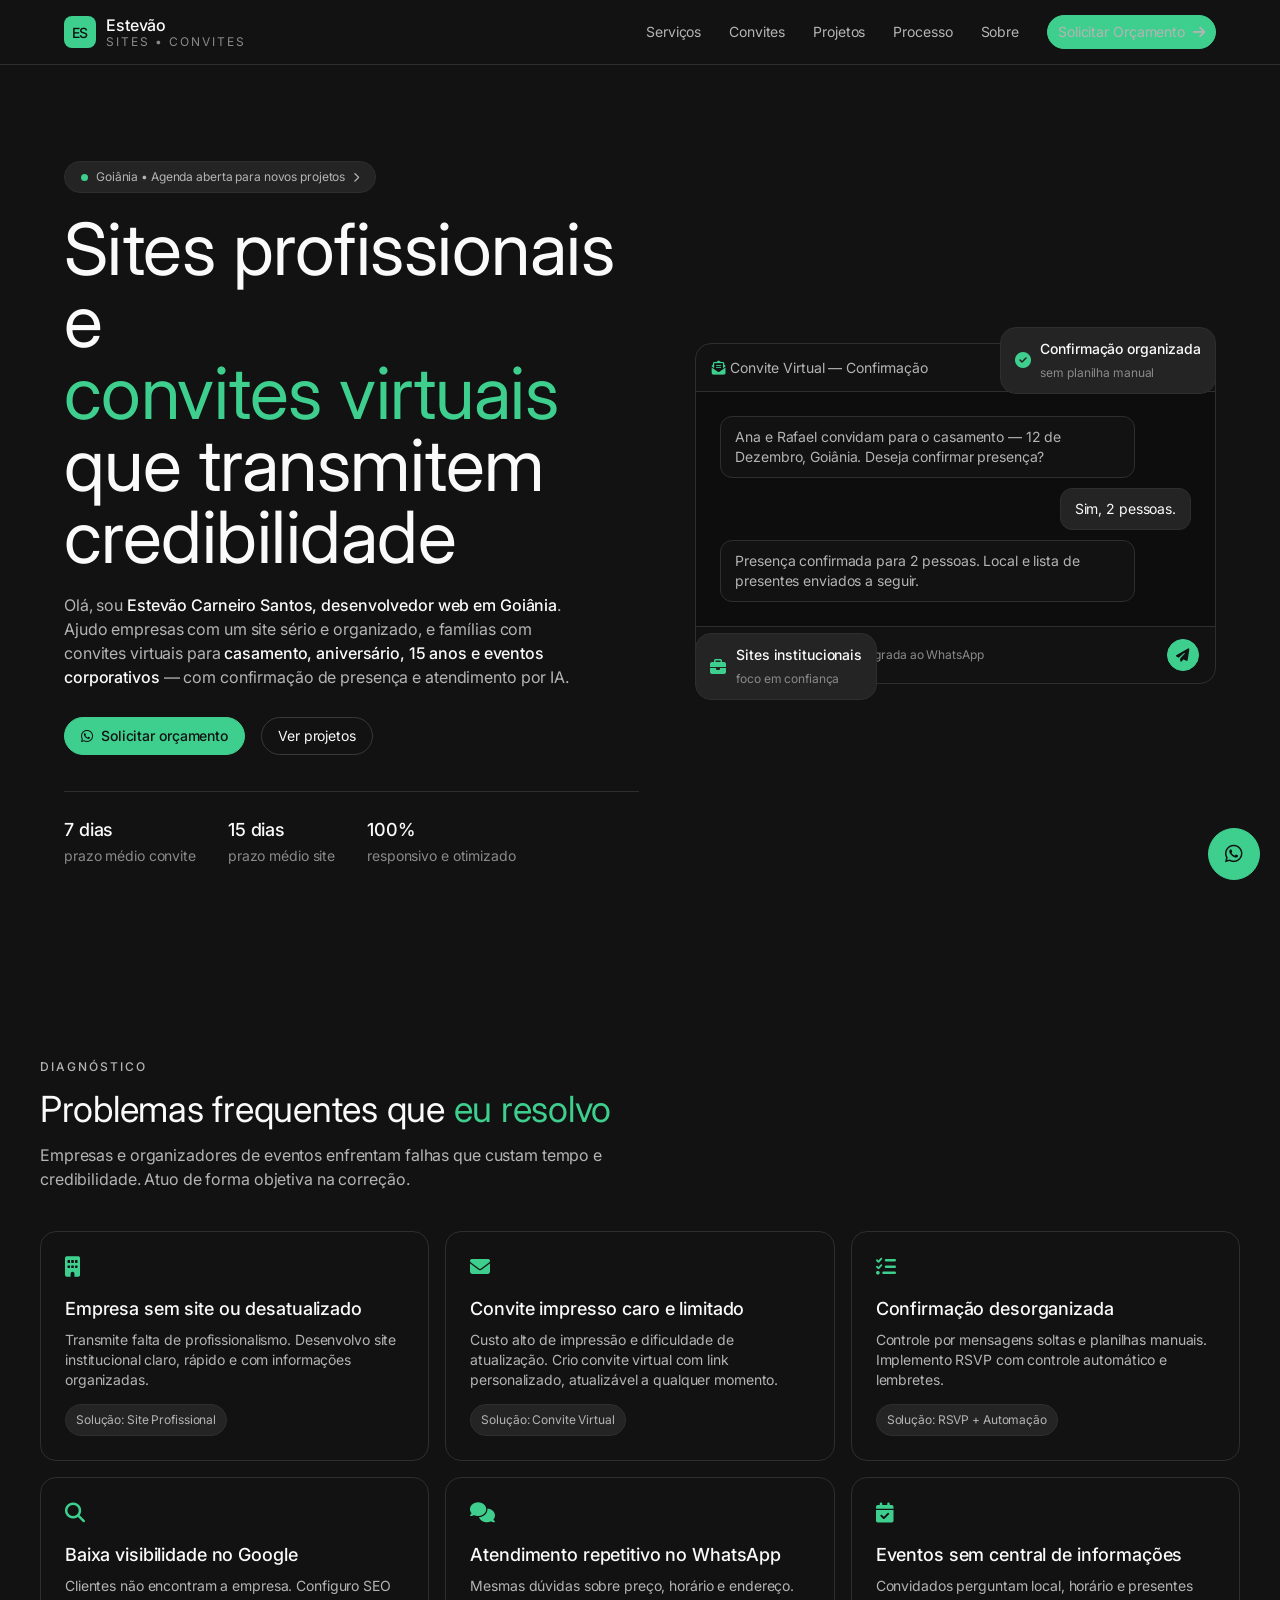
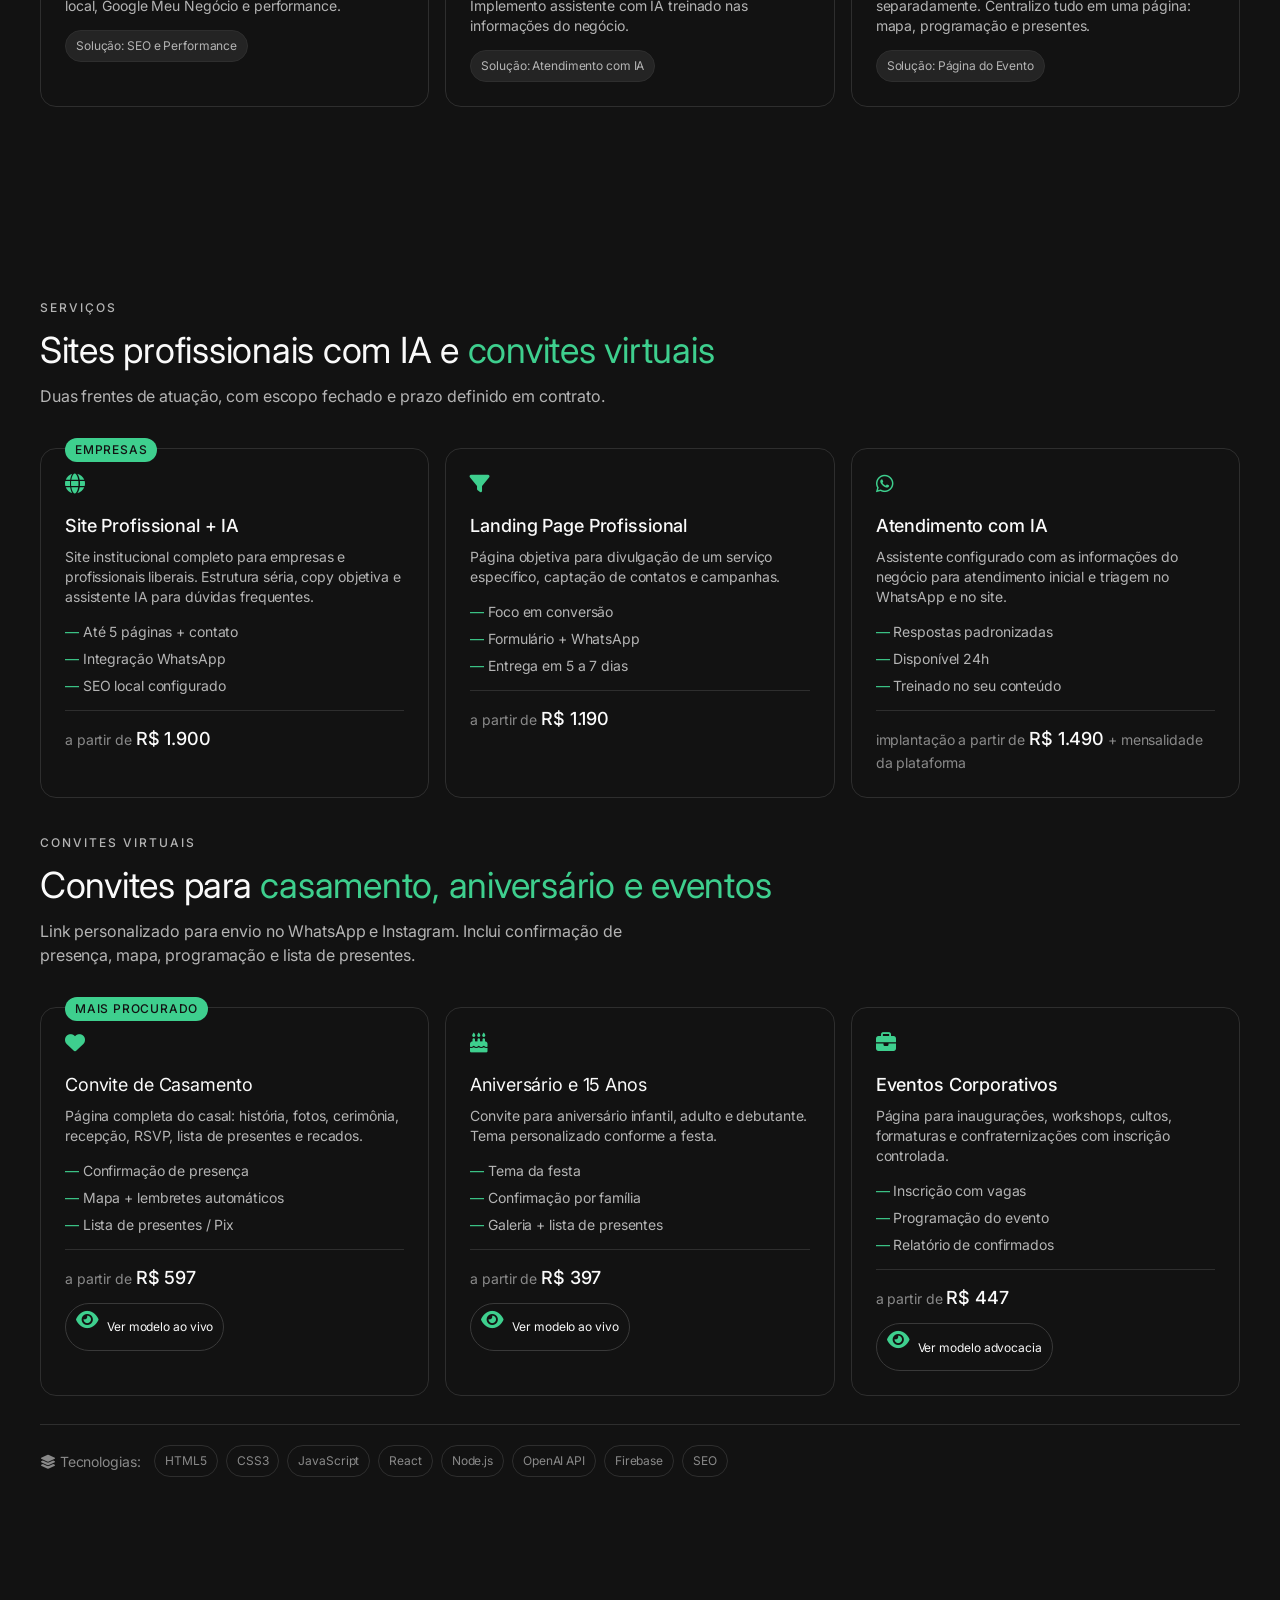
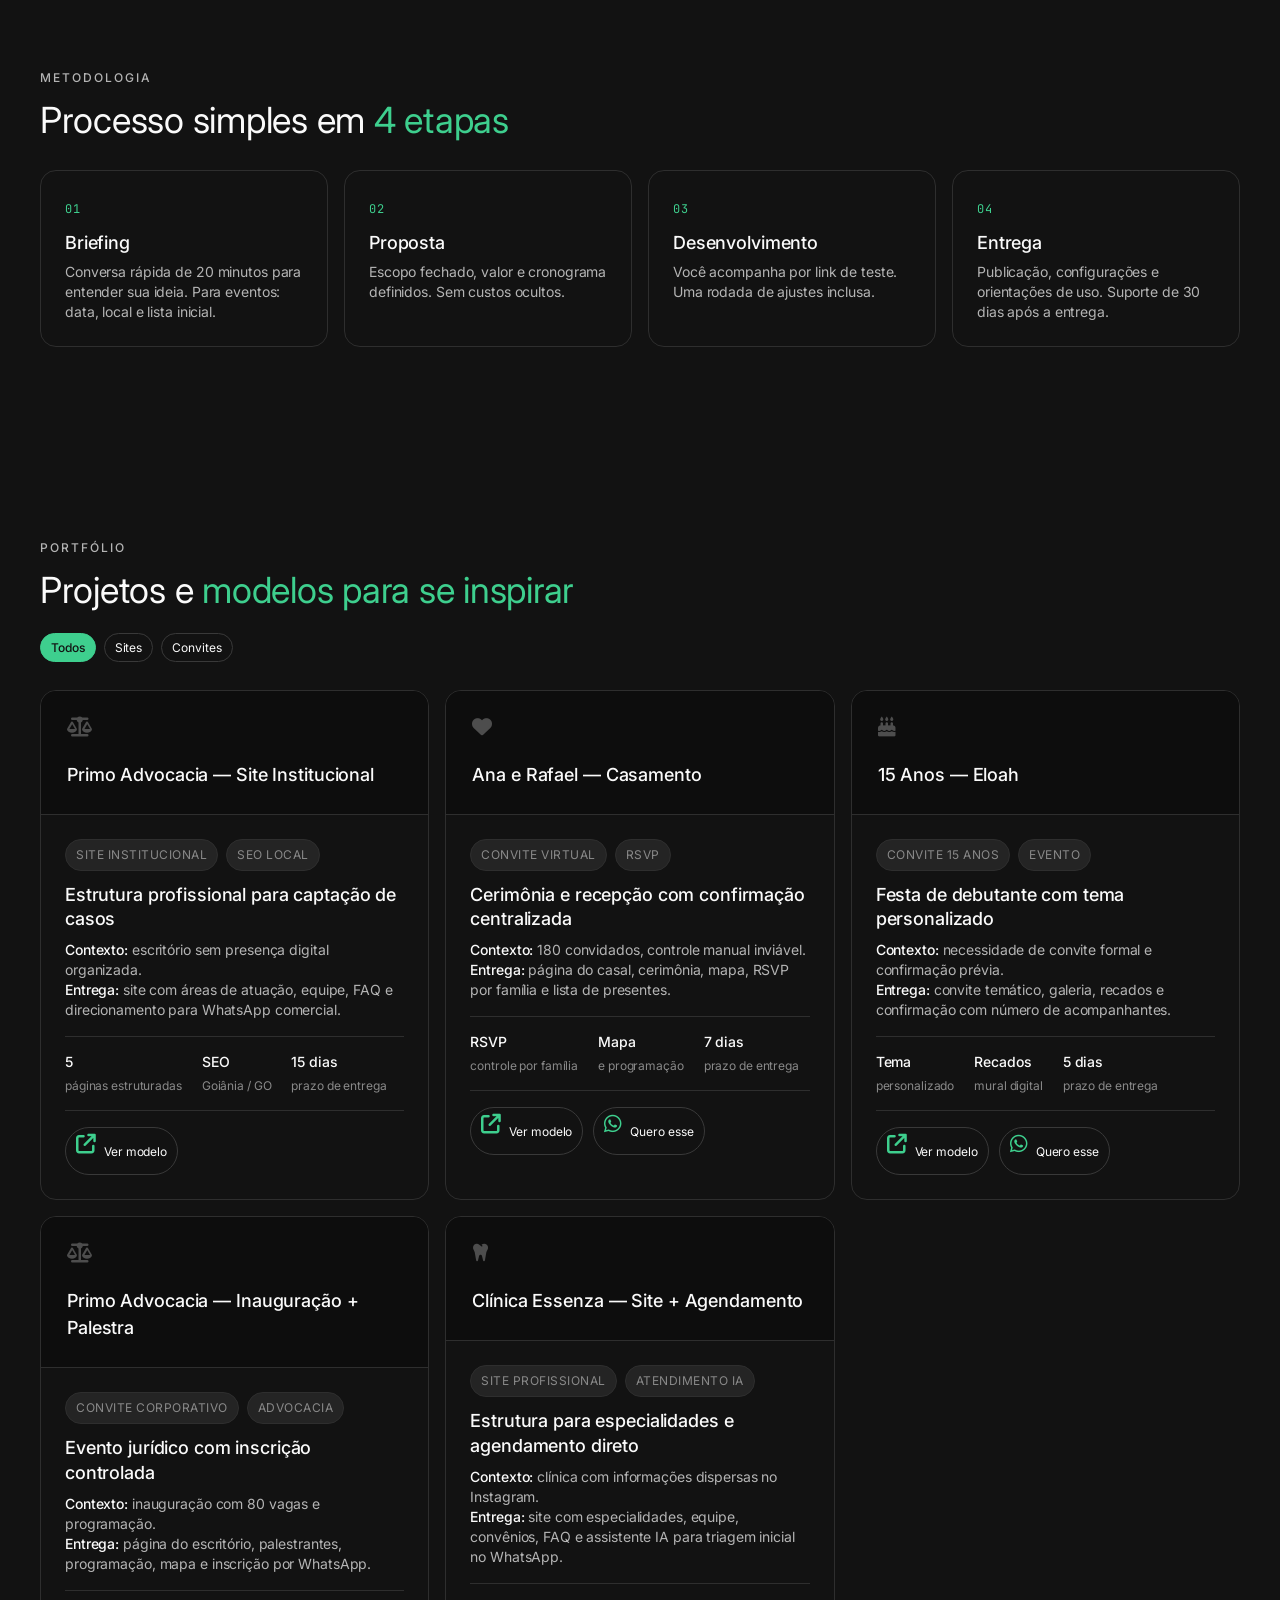
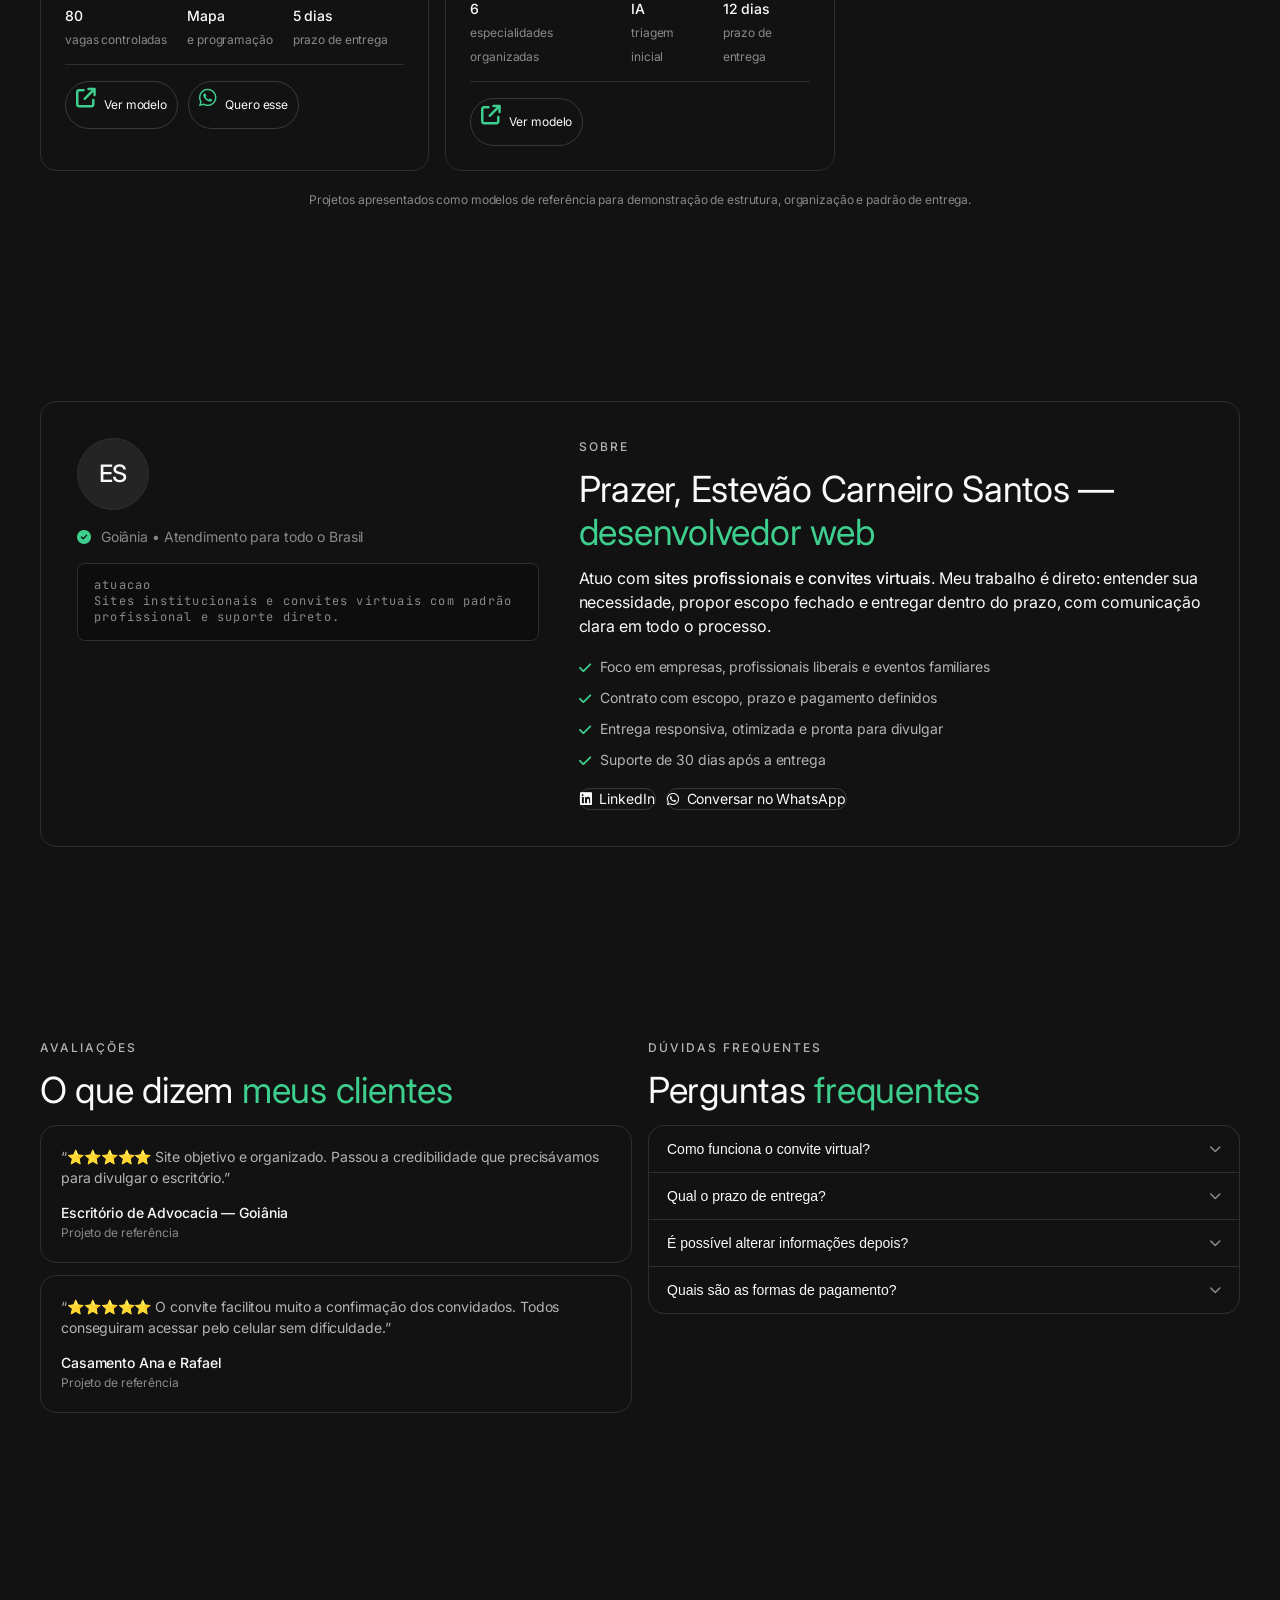
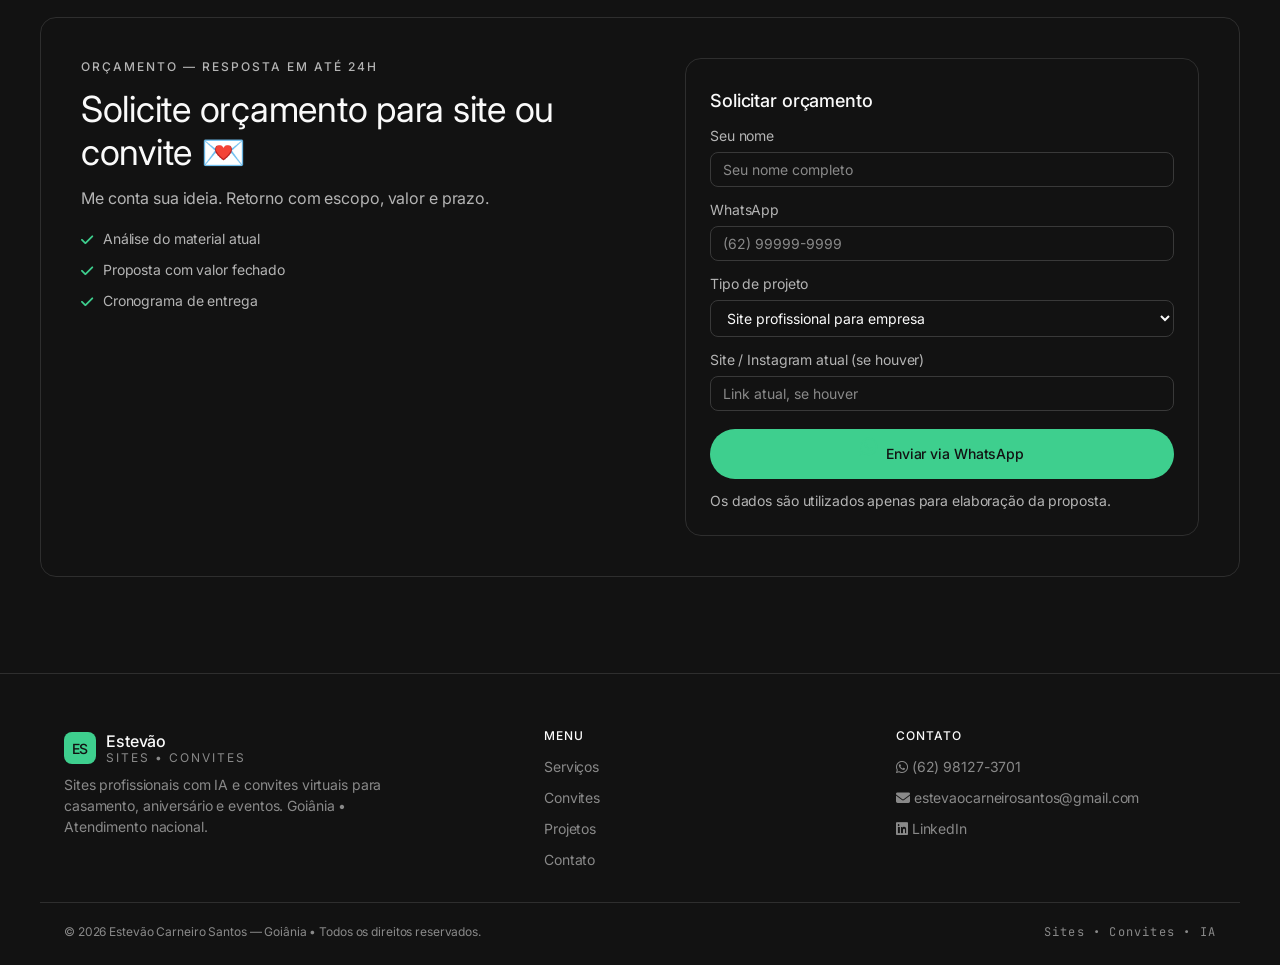
==== commit 78c89c26: "content: troca debutante modelo de Maria Eduarda para Eloah" ====
--- a/index.html
+++ b/index.html
@@ -159,7 +159,7 @@
           </div>
         </article>
         <article class="card project" data-cat="convite">
-          <div class="proj-img img-3"><i class="fa-solid fa-cake-candles"></i><span>15 Anos — Maria Eduarda</span></div>
+          <div class="proj-img img-3"><i class="fa-solid fa-cake-candles"></i><span>15 Anos — Eloah</span></div>
           <div class="proj-body">
             <div class="proj-tags"><span>Convite 15 Anos</span><span>Evento</span></div>
             <h3>Festa de debutante com tema personalizado</h3>
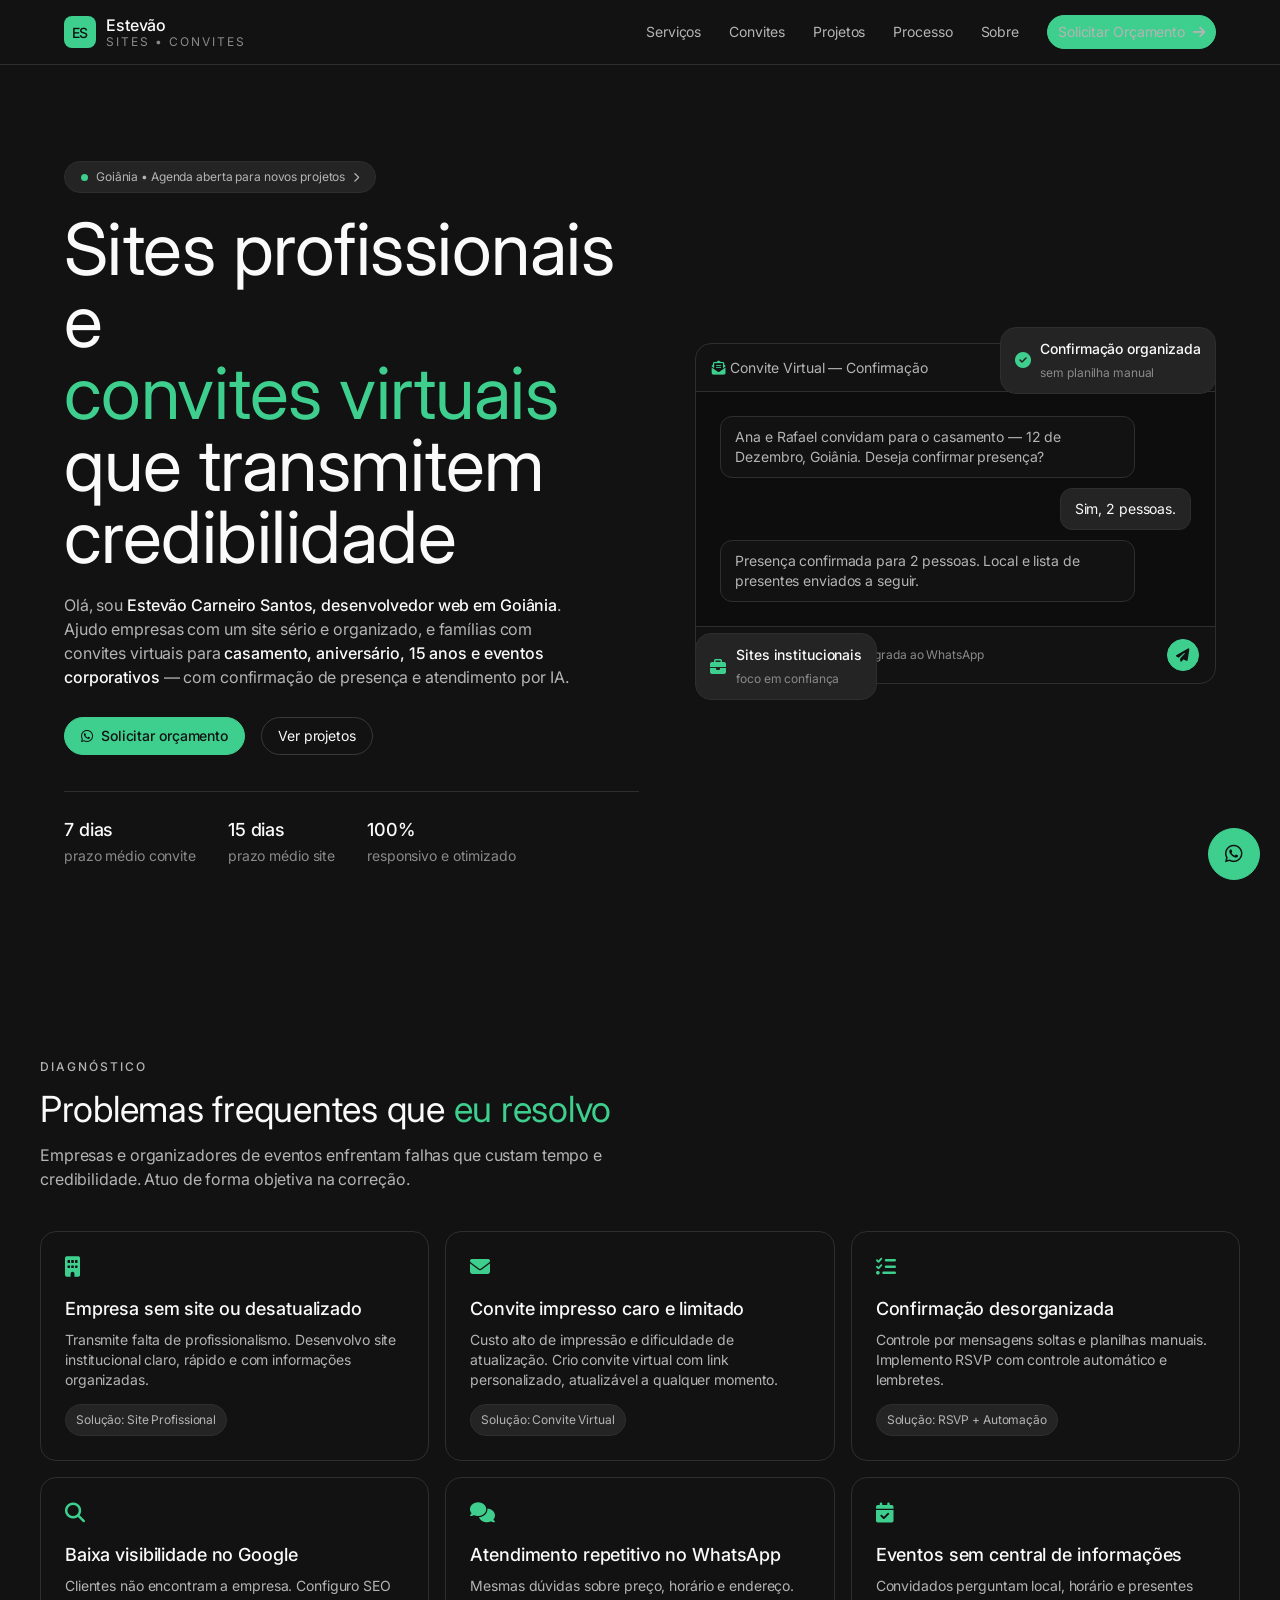
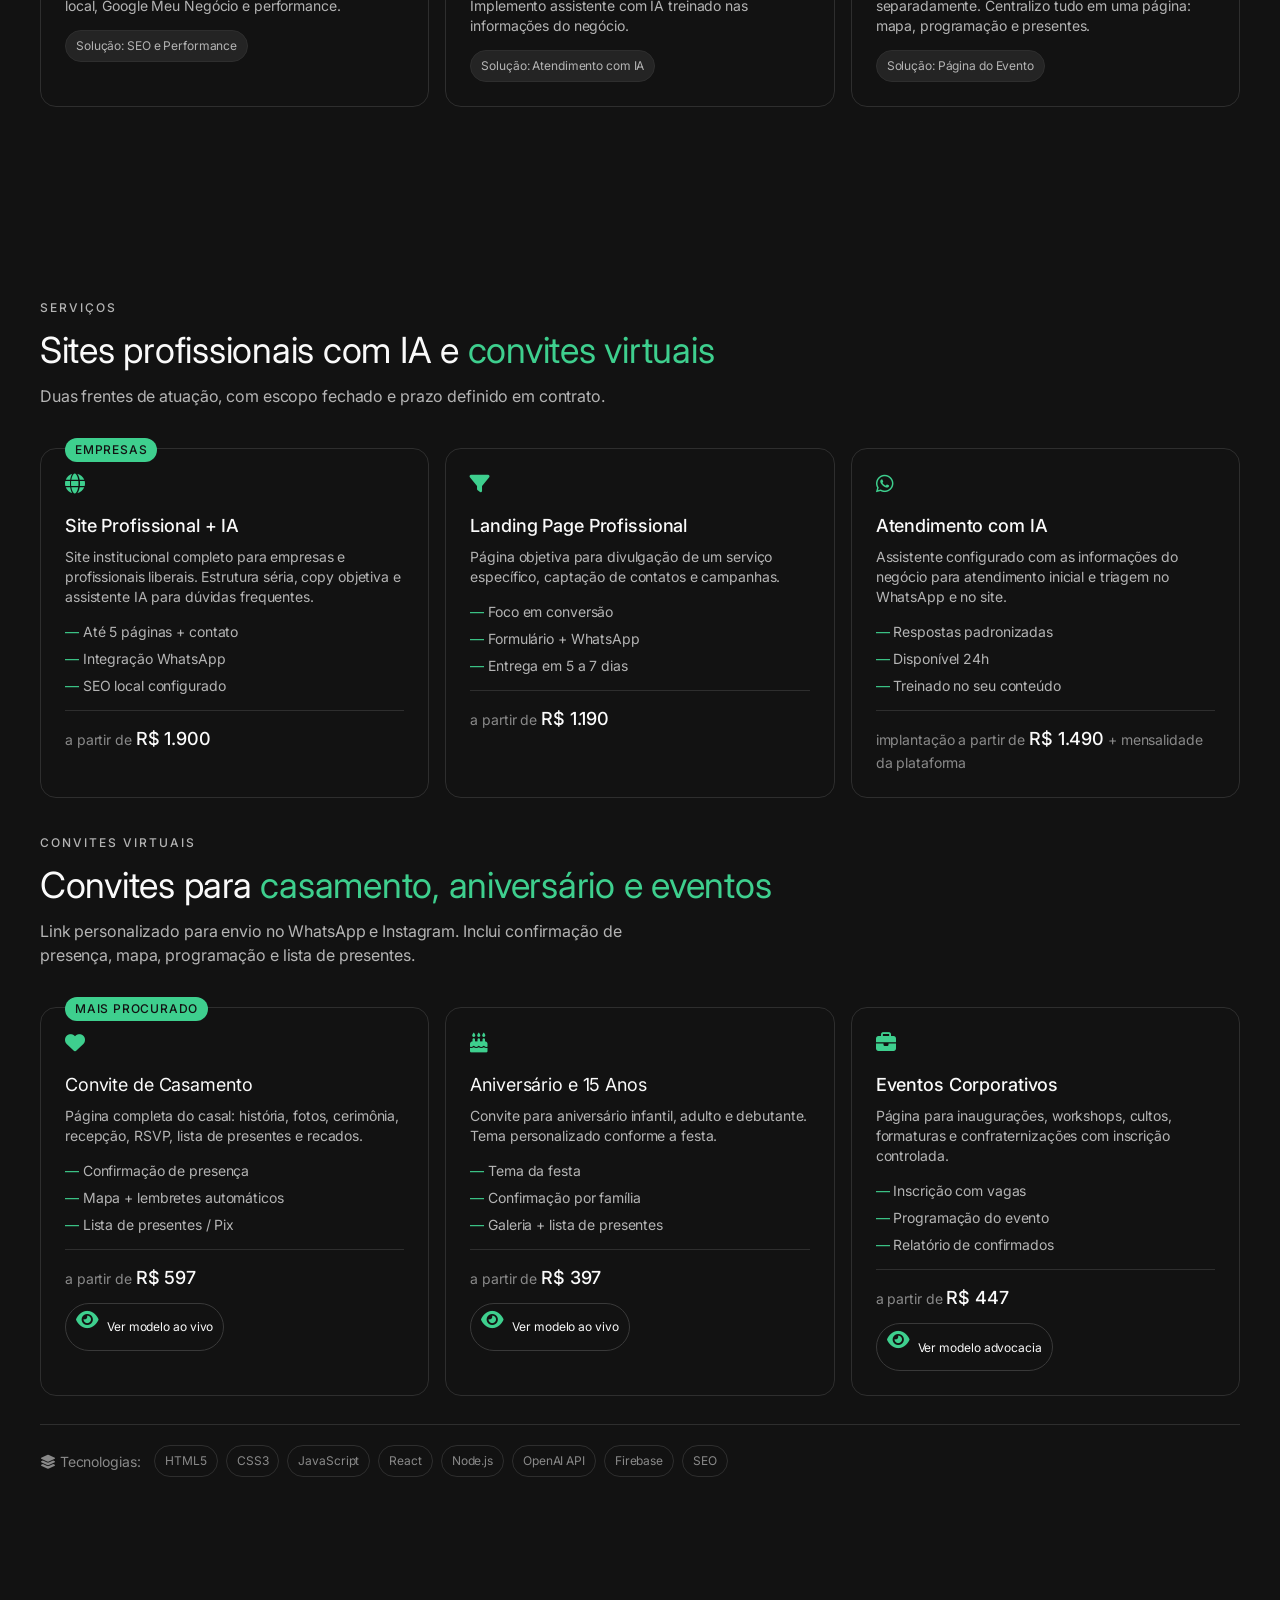
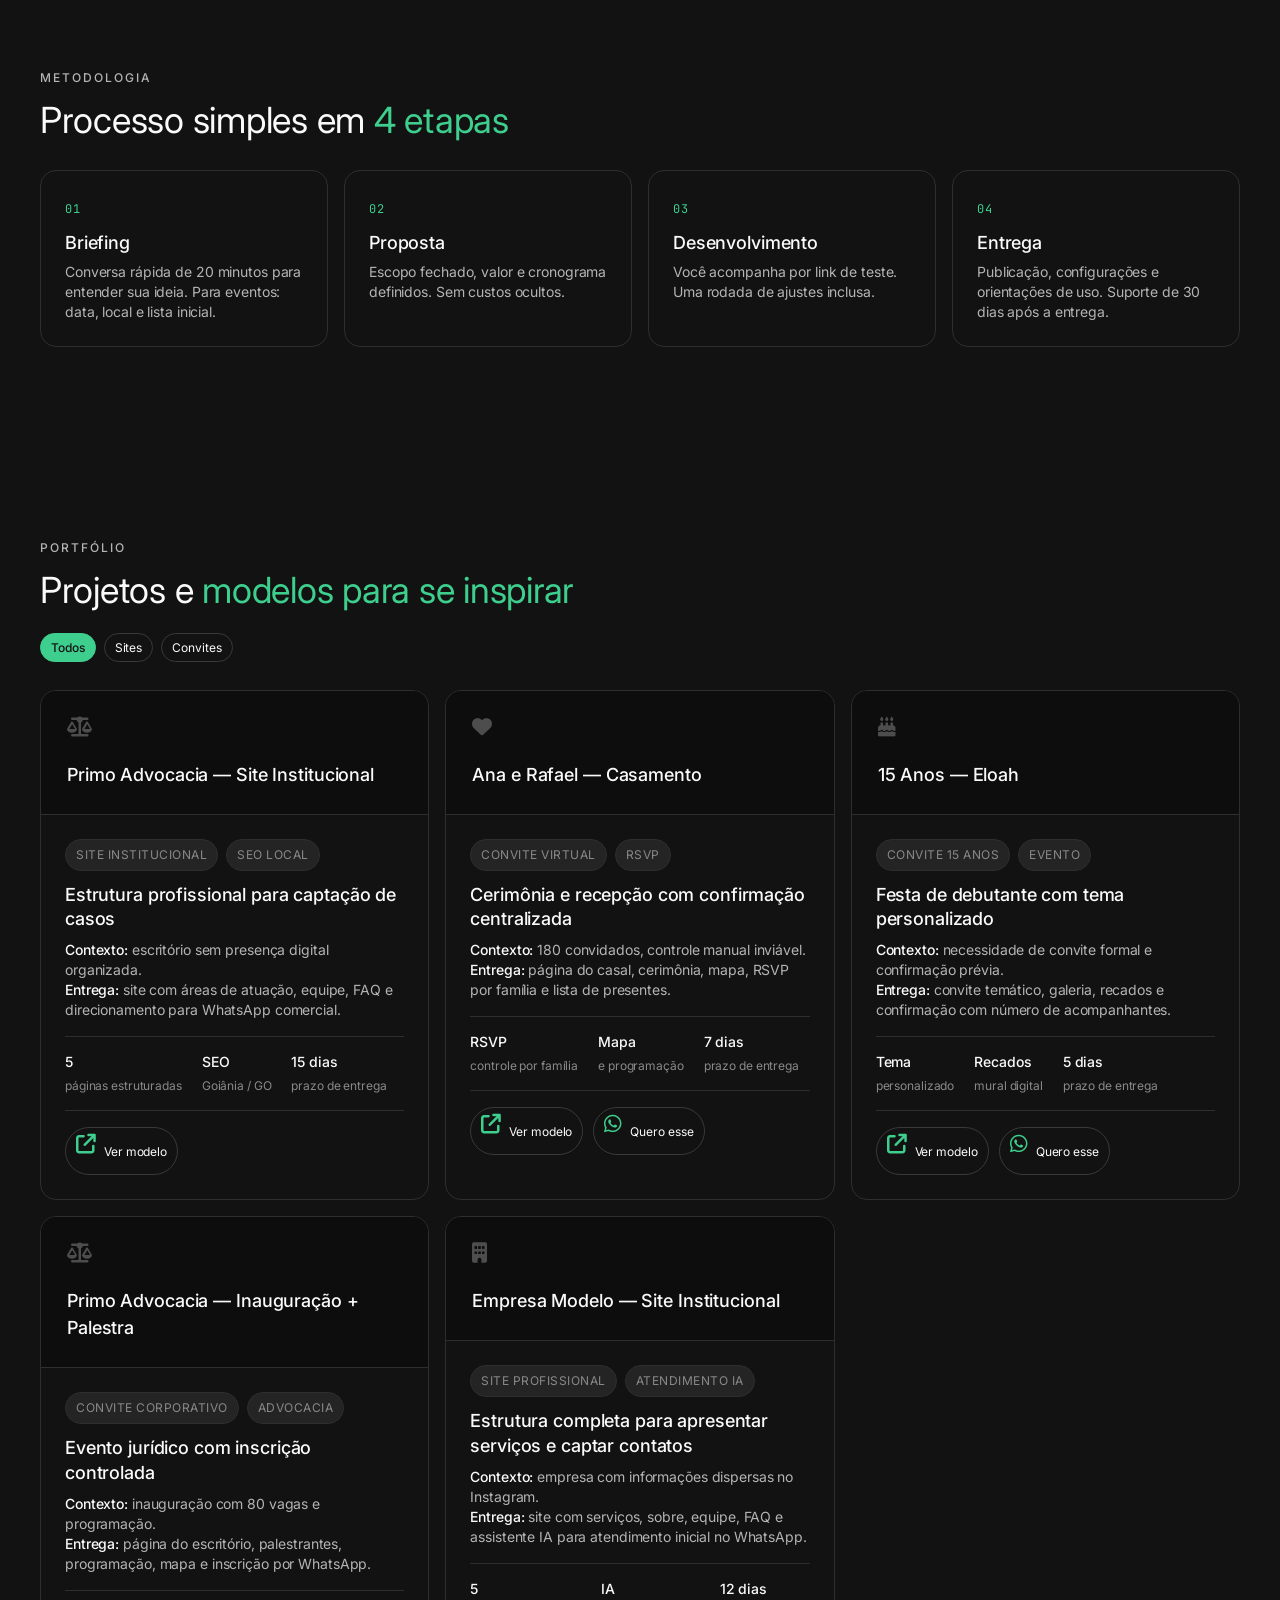
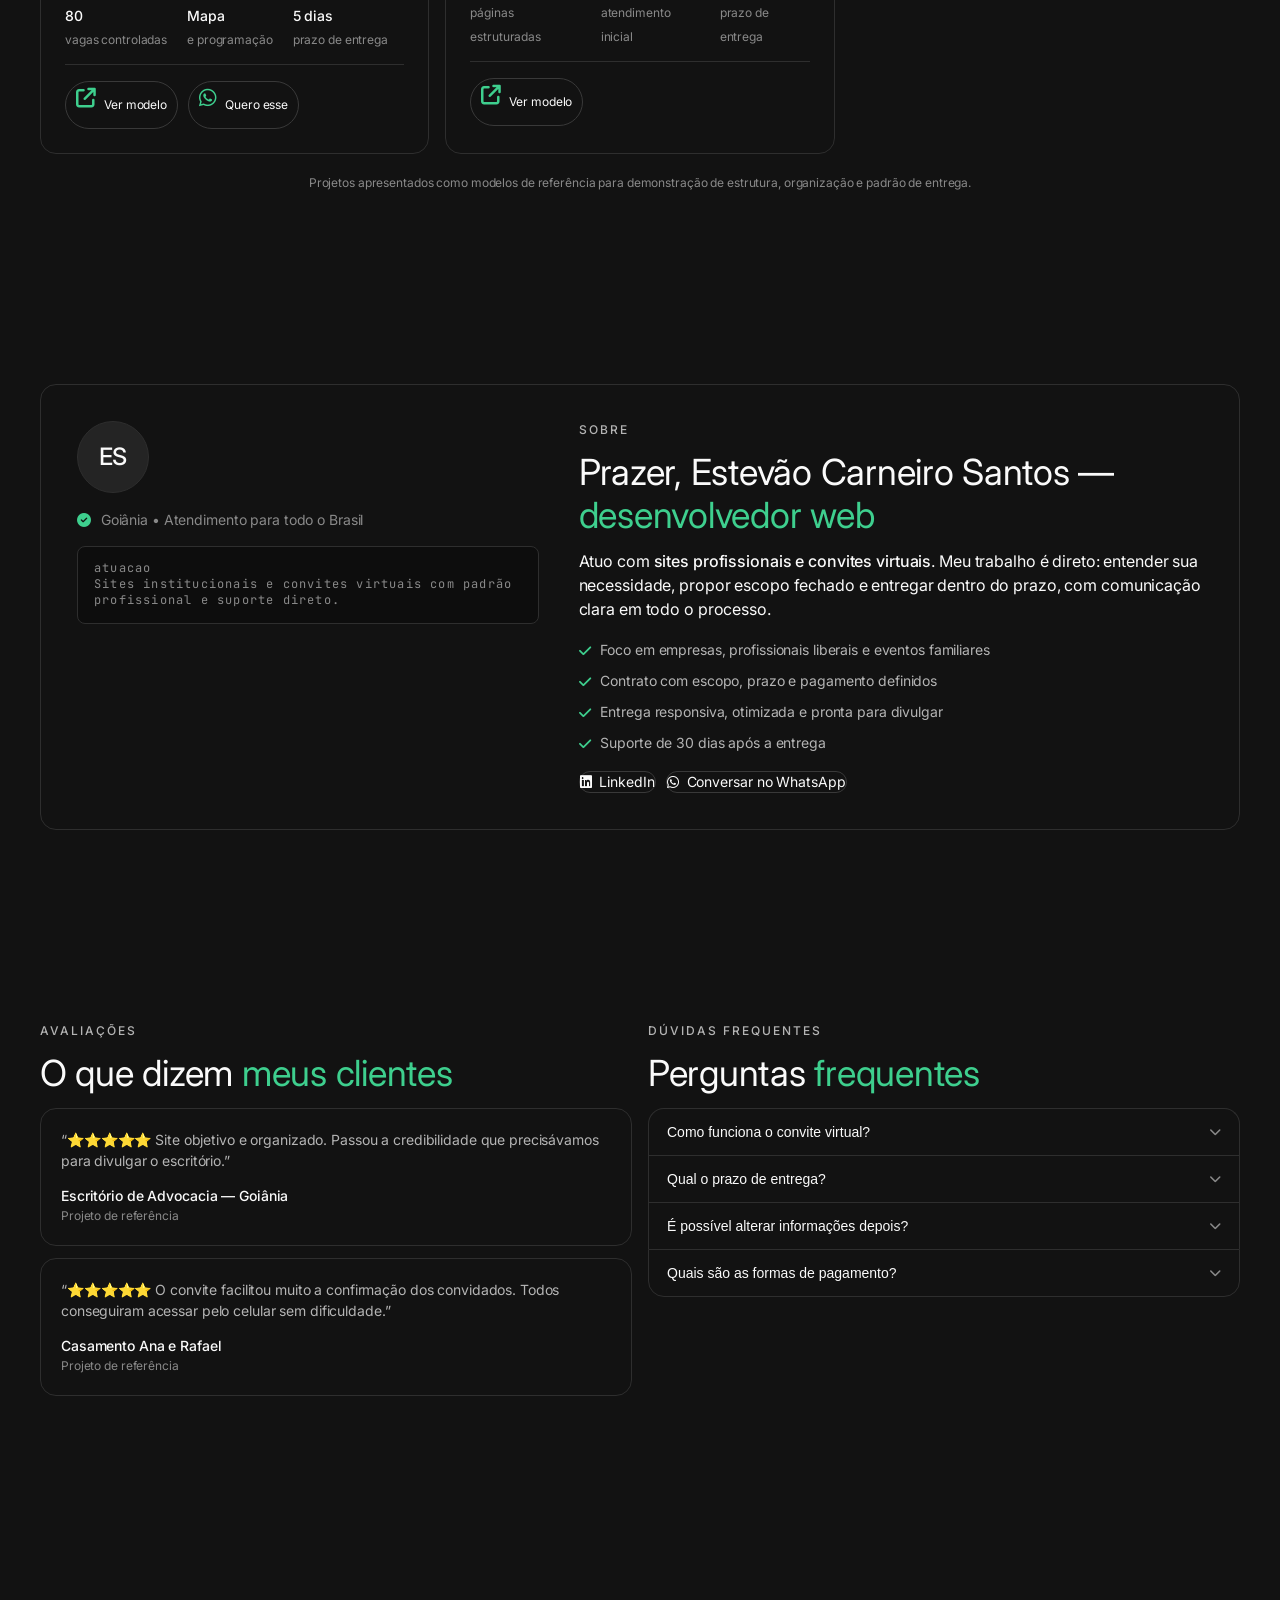
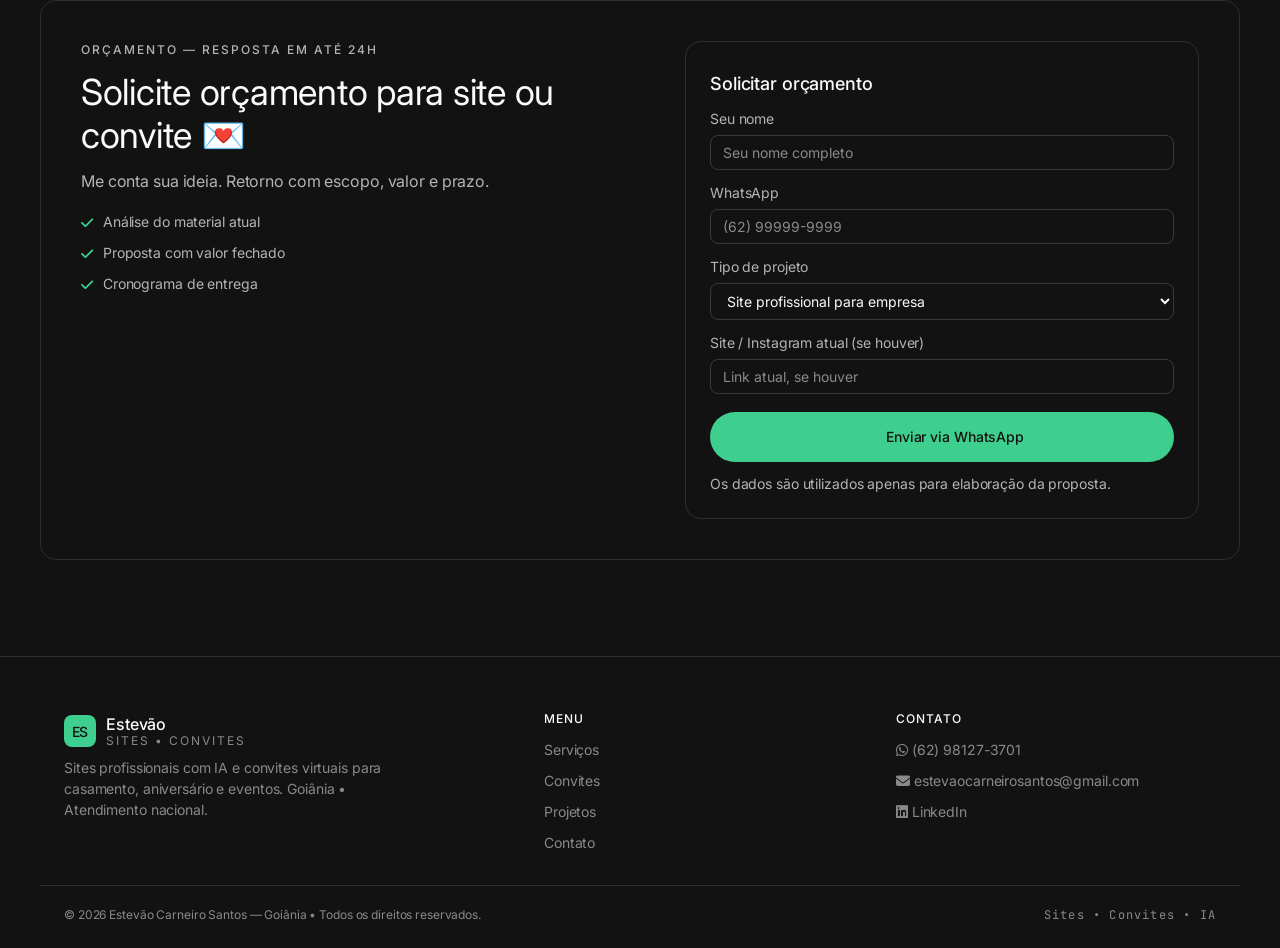
==== commit b63d9334: "content: troca exemplo de clinica por empresa generica" ====
--- a/index.html
+++ b/index.html
@@ -179,13 +179,13 @@
           </div>
         </article>
         <article class="card project" data-cat="site">
-          <div class="proj-img"><i class="fa-solid fa-tooth"></i><span>Clínica Essenza — Site + Agendamento</span></div>
+          <div class="proj-img"><i class="fa-solid fa-building"></i><span>Empresa Modelo — Site Institucional</span></div>
           <div class="proj-body">
             <div class="proj-tags"><span>Site Profissional</span><span>Atendimento IA</span></div>
-            <h3>Estrutura para especialidades e agendamento direto</h3>
-            <p><strong>Contexto:</strong> clínica com informações dispersas no Instagram.<br><strong>Entrega:</strong> site com especialidades, equipe, convênios, FAQ e assistente IA para triagem inicial no WhatsApp.</p>
-            <div class="metrics"><div><strong>6</strong><span>especialidades organizadas</span></div><div><strong>IA</strong><span>triagem inicial</span></div><div><strong>12 dias</strong><span>prazo de entrega</span></div></div>
-            <div class="proj-links"><a href="https://wa.me/5562981273701?text=Ol%C3%A1%20Estev%C3%A3o%2C%20quero%20ver%20o%20modelo%20de%20site%20para%20cl%C3%ADnica." target="_blank" rel="noopener" class="btn btn-small btn-ghost"><i class="fa-solid fa-arrow-up-right-from-square"></i> Ver modelo</a></div>
+            <h3>Estrutura completa para apresentar serviços e captar contatos</h3>
+            <p><strong>Contexto:</strong> empresa com informações dispersas no Instagram.<br><strong>Entrega:</strong> site com serviços, sobre, equipe, FAQ e assistente IA para atendimento inicial no WhatsApp.</p>
+            <div class="metrics"><div><strong>5</strong><span>páginas estruturadas</span></div><div><strong>IA</strong><span>atendimento inicial</span></div><div><strong>12 dias</strong><span>prazo de entrega</span></div></div>
+            <div class="proj-links"><a href="https://wa.me/5562981273701?text=Ol%C3%A1%20Estev%C3%A3o%2C%20quero%20ver%20o%20modelo%20de%20site%20para%20empresa." target="_blank" rel="noopener" class="btn btn-small btn-ghost"><i class="fa-solid fa-arrow-up-right-from-square"></i> Ver modelo</a></div>
           </div>
         </article>
       </div>
